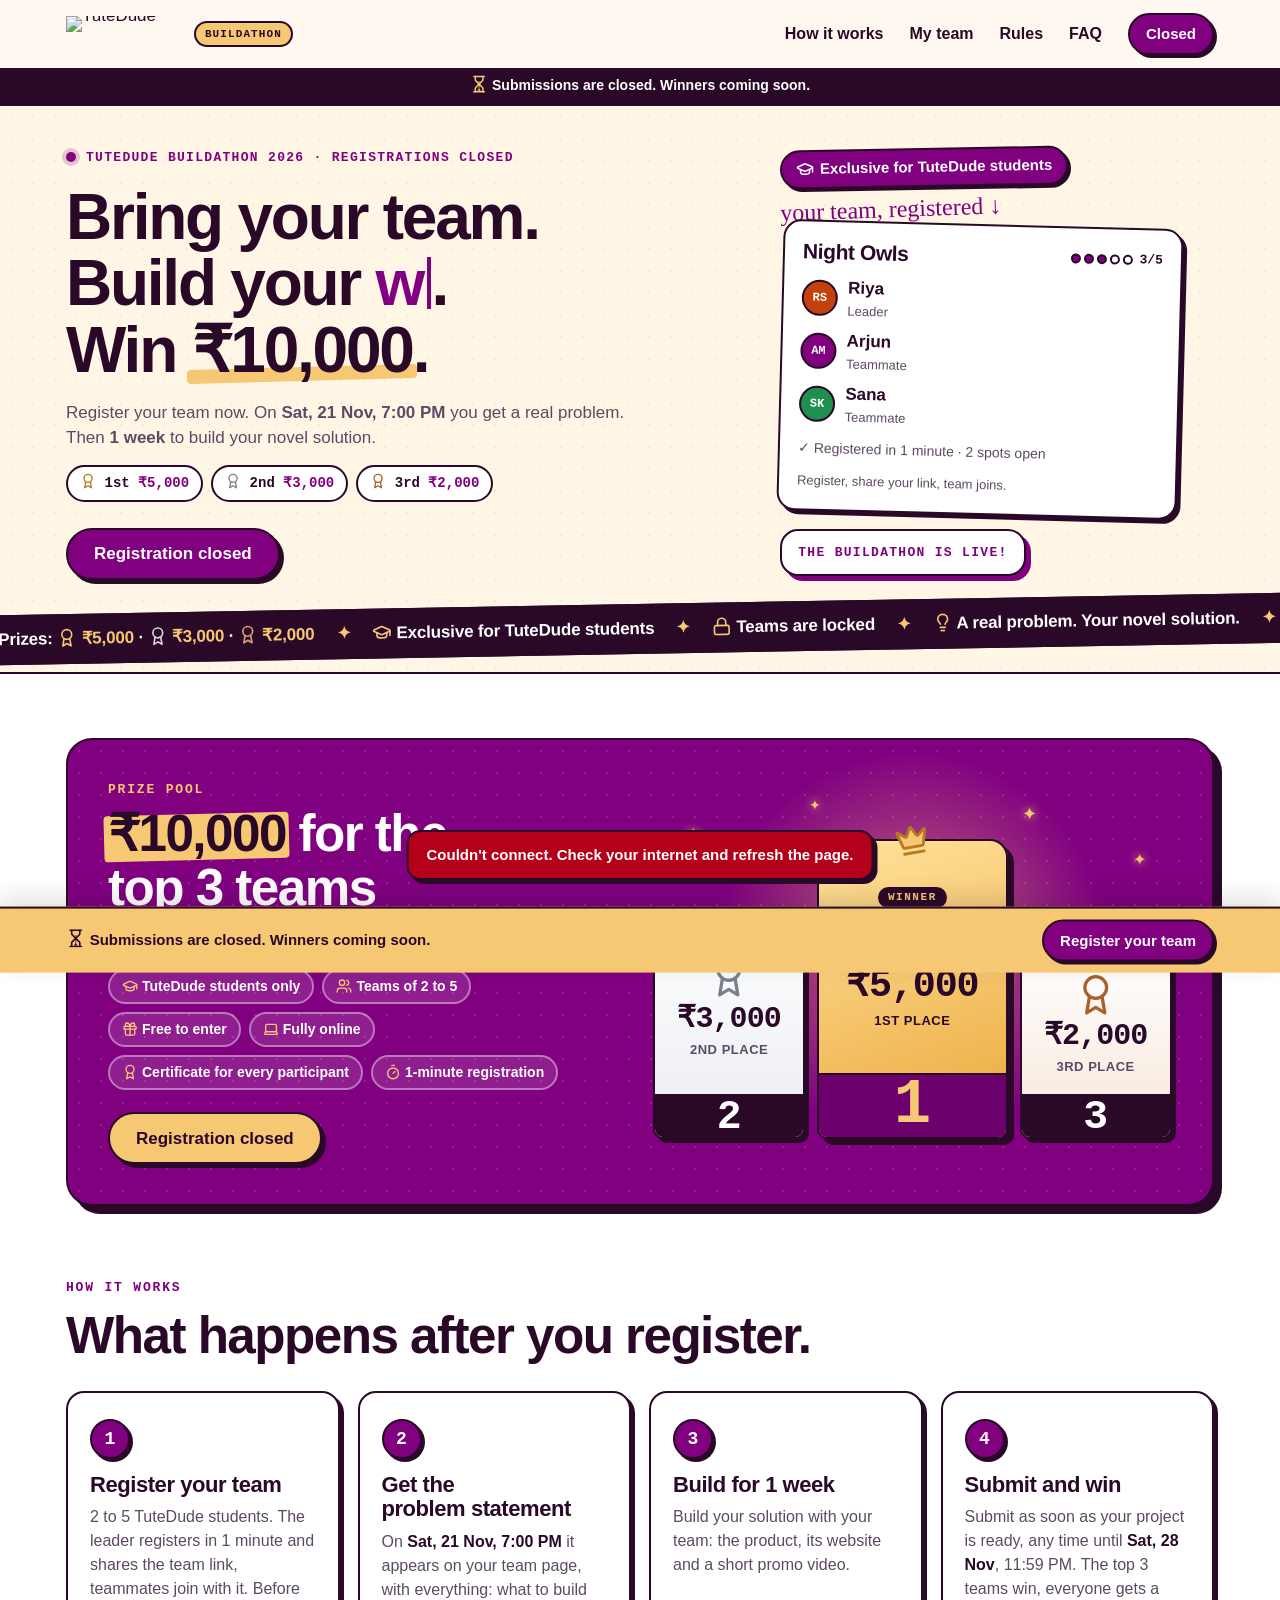
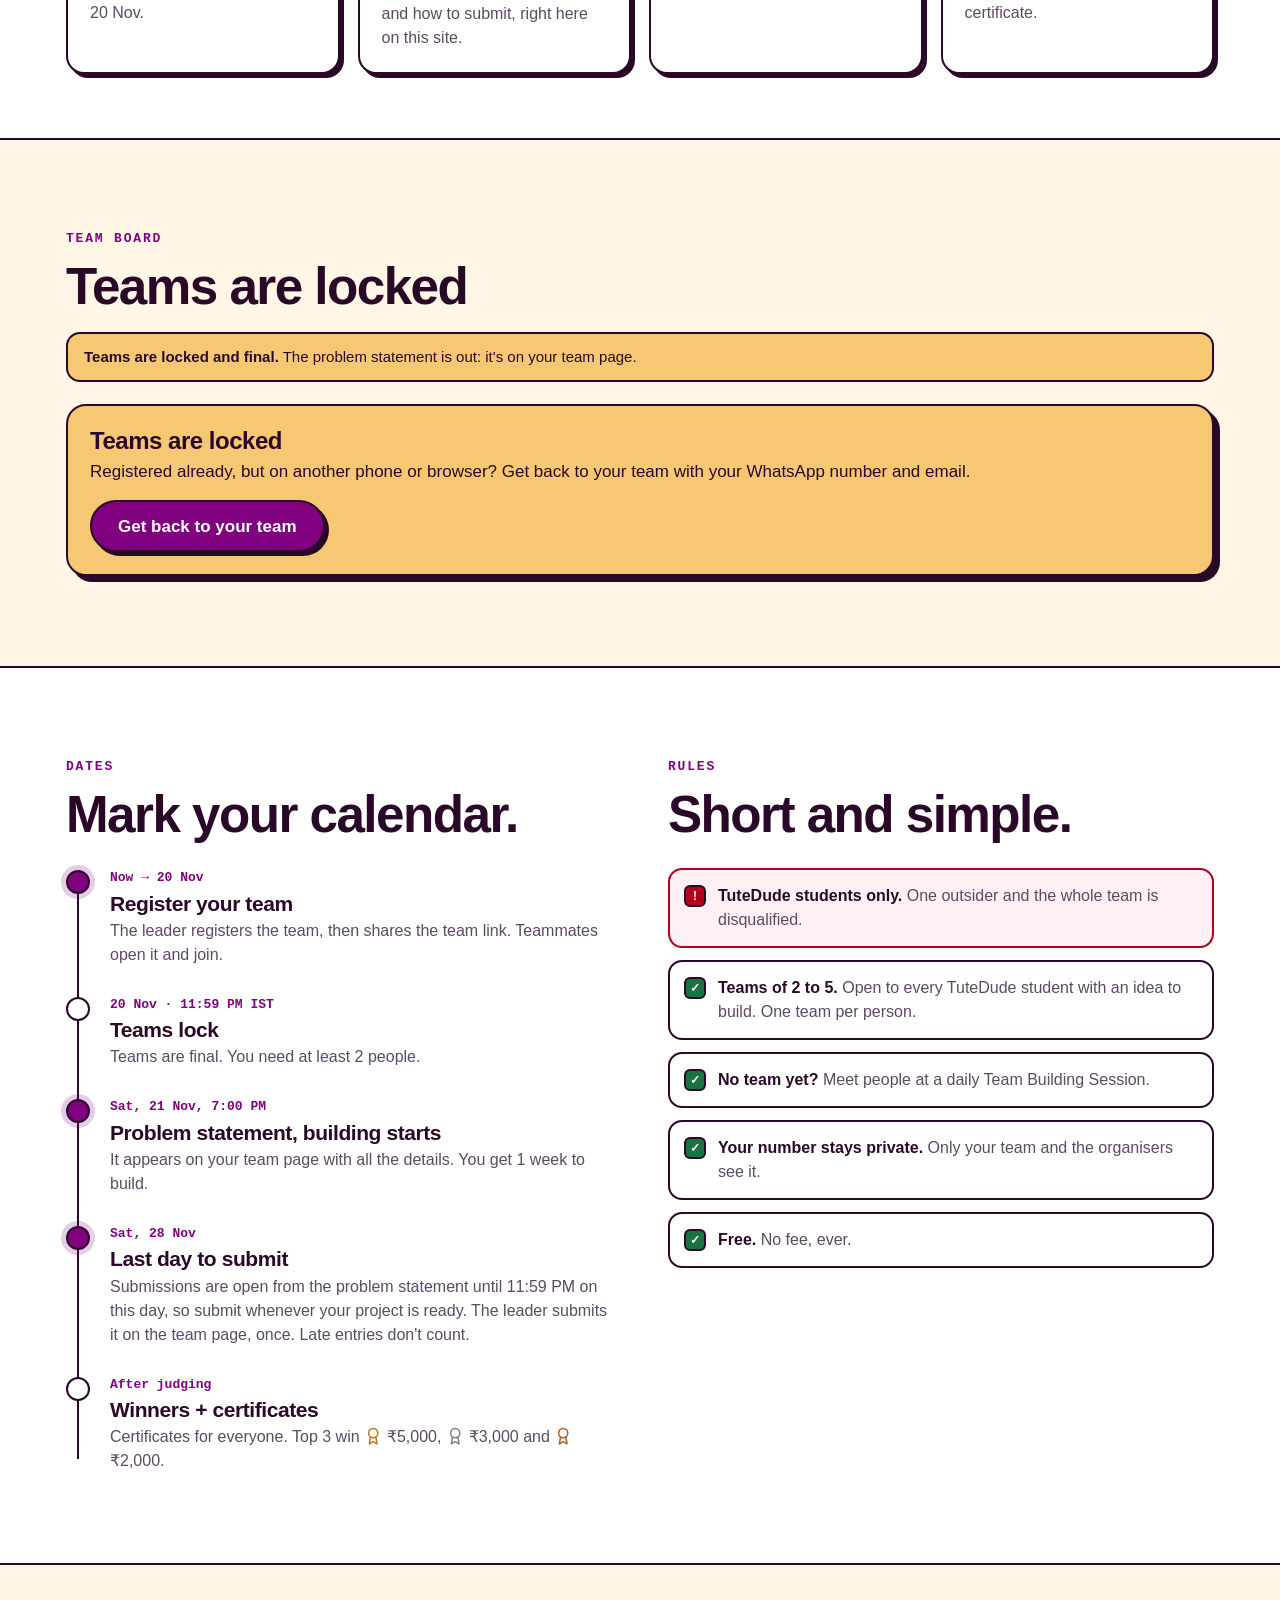
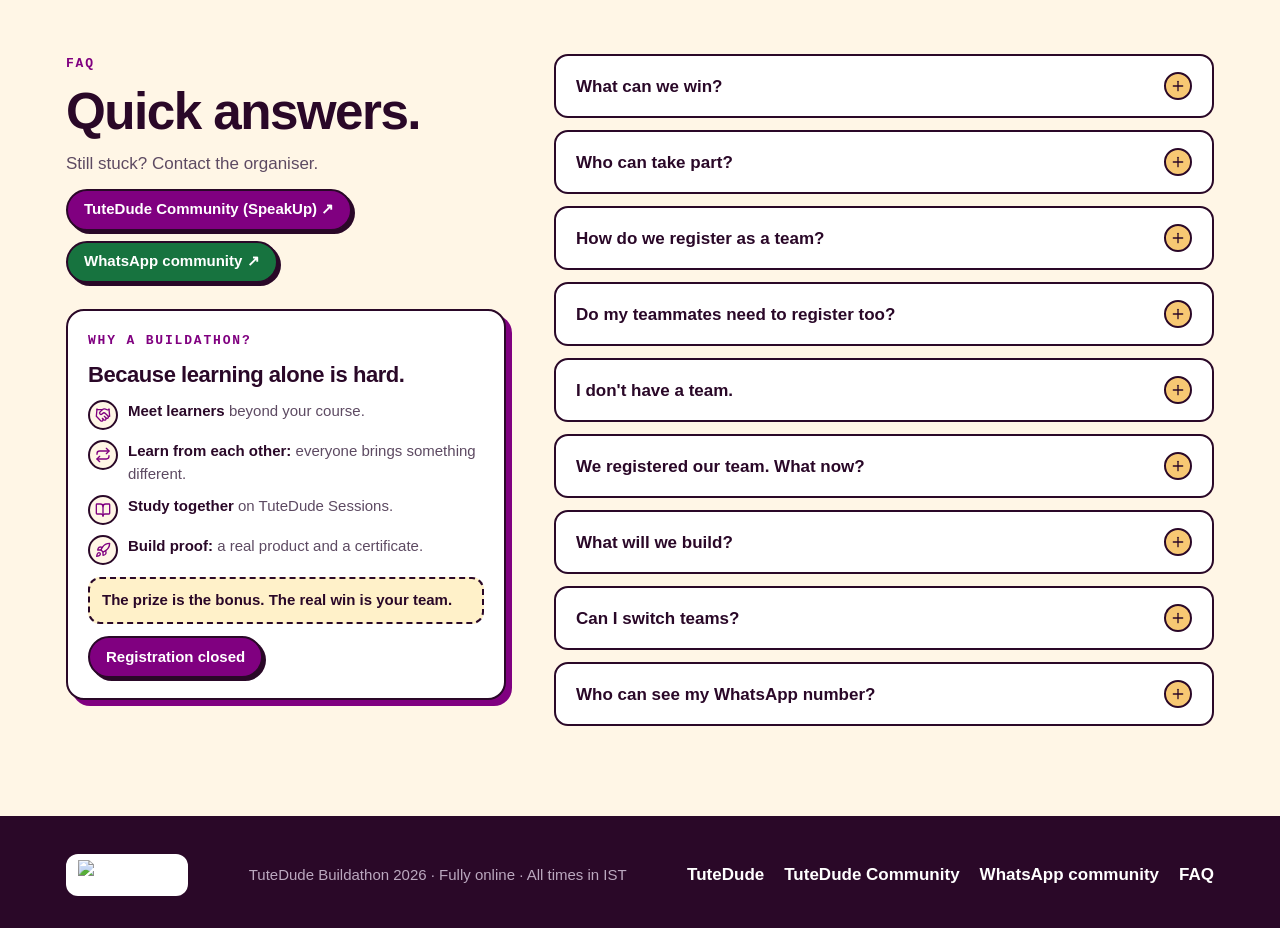
==== index.html @ 3fc3f12c "Merge pull request #2 from rajnishpark03/main Submissions open from 21 Nov, 7 PM; 'are you sure' che" ====
<!doctype html>
<html lang="en">
<head>
  <meta charset="utf-8">
  <meta name="viewport" content="width=device-width, initial-scale=1, viewport-fit=cover">
  <!-- what this page may load: only its own files, Supabase, Google Fonts/photos and the Drive video backup -->
  <meta http-equiv="Content-Security-Policy" content="default-src 'self'; script-src 'self'; style-src 'self' 'unsafe-inline' https://fonts.googleapis.com; font-src 'self' https://fonts.gstatic.com; img-src 'self' data: https://*.googleusercontent.com; media-src 'self' blob:; connect-src 'self' https://*.supabase.co wss://*.supabase.co; frame-src https://drive.google.com; worker-src 'self'; manifest-src 'self'; base-uri 'self'; form-action 'self'; object-src 'none'">
  <meta name="referrer" content="strict-origin-when-cross-origin">
  <title>TuteDude Buildathon · ₹10,000 in prizes for your team</title>
  <meta name="description" content="Exclusive for TuteDude students. Team up, solve a real problem with a novel solution and win ₹5,000, ₹3,000 or ₹2,000. Free, fully online, certificate for every participant. Register your team of 2 to 4 in 1 minute. Teams lock 20 Nov.">
  <meta property="og:type" content="website">
  <meta property="og:site_name" content="TuteDude Buildathon">
  <meta property="og:title" content="TuteDude Buildathon · ₹10,000 for the top 3 teams">
  <meta property="og:description" content="Exclusive for TuteDude students. Team up, solve a real problem, win ₹5,000. Free and online. Register your team in 1 minute.">
  <meta property="og:url" content="https://buildathon.tutedude.com/">
  <meta property="og:image" content="https://buildathon.tutedude.com/icon-512.png">
  <meta name="twitter:card" content="summary">
  <meta name="theme-color" content="#800080">
  <link rel="manifest" href="manifest.webmanifest">
  <link rel="icon" type="image/png" href="icon-192.png">
  <link rel="apple-touch-icon" href="apple-touch-icon.png">
  <meta name="apple-mobile-web-app-capable" content="yes">
  <meta name="apple-mobile-web-app-title" content="Buildathon">
  <link rel="preconnect" href="https://fonts.googleapis.com">
  <link rel="preconnect" href="https://fonts.gstatic.com" crossorigin>
  <!-- fonts load in the background so they never hold up the page or the Register button (script.js switches them on) -->
  <link rel="stylesheet" data-fonts href="https://fonts.googleapis.com/css2?family=Poppins:wght@400;500;600;700;800&family=JetBrains+Mono:wght@500;700&family=Caveat:wght@700&display=swap" media="print">
  <noscript><link rel="stylesheet" href="https://fonts.googleapis.com/css2?family=Poppins:wght@400;500;600;700;800&family=JetBrains+Mono:wght@500;700&family=Caveat:wght@700&display=swap"></noscript>
  <link rel="stylesheet" href="styles.css">
</head>
<body>
<svg class="sprite" xmlns="http://www.w3.org/2000/svg" aria-hidden="true" focusable="false"><symbol id="i-check" viewBox="0 0 24 24"><path d="M20 6 9 17l-5-5"/></symbol><symbol id="i-clock" viewBox="0 0 24 24"><circle cx="12" cy="12" r="10"/><path d="M12 6v6l4 2"/></symbol><symbol id="i-hourglass" viewBox="0 0 24 24"><g>
<path d="M5 22h14"/><path d="M5 2h14"/><path d="M17 22v-4.172a2 2 0 0 0-.586-1.414L12 12l-4.414 4.414A2 2 0 0 0 7 17.828V22"/><path d="M7 2v4.172a2 2 0 0 0 .586 1.414L12 12l4.414-4.414A2 2 0 0 0 17 6.172V2"/>
<polygon class="sand" fill="currentColor" stroke="none" points="8.6,5.2 15.4,5.2 15.4,6.4 12,9.9 8.6,6.4"><animate attributeName="points" dur="4.2s" repeatCount="indefinite" keyTimes="0;0.7;1" values="8.6,5.2 15.4,5.2 15.4,6.4 12,9.9 8.6,6.4;12,9.9 12,9.9 12,9.9 12,9.9 12,9.9;12,9.9 12,9.9 12,9.9 12,9.9 12,9.9"/></polygon>
<polygon class="sand" fill="currentColor" stroke="none" points="12,20.9 12,20.9 12,20.9"><animate attributeName="points" dur="4.2s" repeatCount="indefinite" keyTimes="0;0.7;1" values="12,20.9 12,20.9 12,20.9;8.6,20.9 15.4,20.9 12,16.6;8.6,20.9 15.4,20.9 12,16.6"/></polygon>
<path class="sand" d="M12 10.4v10" stroke-width="1.1" stroke-dasharray="1.2 1.4" opacity="0"><animate attributeName="stroke-dashoffset" dur="0.5s" repeatCount="indefinite" values="2.6;0"/><animate attributeName="opacity" dur="4.2s" repeatCount="indefinite" keyTimes="0;0.03;0.66;0.7;1" values="0;1;1;0;0"/></path>
<animateTransform attributeName="transform" type="rotate" dur="4.2s" repeatCount="indefinite" keyTimes="0;0.78;1" values="0 12 12;0 12 12;180 12 12" calcMode="spline" keySplines="0 0 1 1;0.4 0 0.2 1"/>
</g></symbol><symbol id="i-timer" viewBox="0 0 24 24"><path d="M10 2h4"/><path d="m12 14 3-3"/><circle cx="12" cy="14" r="8"/></symbol><symbol id="i-users" viewBox="0 0 24 24"><path d="M16 21v-2a4 4 0 0 0-4-4H6a4 4 0 0 0-4 4v2"/><circle cx="9" cy="7" r="4"/><path d="M22 21v-2a4 4 0 0 0-3-3.87"/><path d="M16 3.13a4 4 0 0 1 0 7.75"/></symbol><symbol id="i-cap" viewBox="0 0 24 24"><path d="M21.42 10.922a1 1 0 0 0-.019-1.838L12.83 5.18a2 2 0 0 0-1.66 0L2.6 9.08a1 1 0 0 0 0 1.832l8.57 3.908a2 2 0 0 0 1.66 0z"/><path d="M22 10v6"/><path d="M6 12.5V16a6 3 0 0 0 12 0v-3.5"/></symbol><symbol id="i-laptop" viewBox="0 0 24 24"><path d="M20 16V7a2 2 0 0 0-2-2H6a2 2 0 0 0-2 2v9m16 0H4m16 0 1.28 2.55a1 1 0 0 1-.9 1.45H3.62a1 1 0 0 1-.9-1.45L4 16"/></symbol><symbol id="i-award" viewBox="0 0 24 24"><circle cx="12" cy="8" r="6"/><path d="M15.477 12.89 17 22l-5-3-5 3 1.523-9.11"/></symbol><symbol id="i-crown" viewBox="0 0 24 24"><path d="M11.562 3.266a.5.5 0 0 1 .876 0L15.39 8.87a1 1 0 0 0 1.516.294L21.183 5.5a.5.5 0 0 1 .798.519l-2.834 10.246a1 1 0 0 1-.956.734H5.81a1 1 0 0 1-.957-.734L2.02 6.02a.5.5 0 0 1 .798-.519l4.276 3.664a1 1 0 0 0 1.516-.294z"/><path d="M5 21h14"/></symbol><symbol id="i-repeat" viewBox="0 0 24 24"><path d="m17 2 4 4-4 4"/><path d="M3 11v-1a4 4 0 0 1 4-4h14"/><path d="m7 22-4-4 4-4"/><path d="M21 13v1a4 4 0 0 1-4 4H3"/></symbol><symbol id="i-book" viewBox="0 0 24 24"><path d="M12 7v14"/><path d="M3 18a1 1 0 0 1-1-1V4a1 1 0 0 1 1-1h5a4 4 0 0 1 4 4 4 4 0 0 1 4-4h5a1 1 0 0 1 1 1v13a1 1 0 0 1-1 1h-6a3 3 0 0 0-3 3 3 3 0 0 0-3-3z"/></symbol><symbol id="i-rocket" viewBox="0 0 24 24"><path d="M4.5 16.5c-1.5 1.26-2 5-2 5s3.74-.5 5-2c.71-.84.7-2.13-.09-2.91a2.18 2.18 0 0 0-2.91-.09z"/><path d="m12 15-3-3a22 22 0 0 1 2-3.95A12.88 12.88 0 0 1 22 2c0 2.72-.78 7.5-6 11a22.35 22.35 0 0 1-4 2z"/><path d="M9 12H4s.55-3.03 2-4c1.62-1.08 5 0 5 0"/><path d="M12 15v5s3.03-.55 4-2c1.08-1.62 0-5 0-5"/></symbol><symbol id="i-bell" viewBox="0 0 24 24"><path d="M6 8a6 6 0 0 1 12 0c0 7 3 9 3 9H3s3-2 3-9"/><path d="M10.3 21a1.94 1.94 0 0 0 3.4 0"/></symbol><symbol id="i-bell-off" viewBox="0 0 24 24"><path d="M8.7 3A6 6 0 0 1 18 8a21.3 21.3 0 0 0 .6 5"/><path d="M17 17H3s3-2 3-9a4.67 4.67 0 0 1 .3-1.7"/><path d="M10.3 21a1.94 1.94 0 0 0 3.4 0"/><path d="m2 2 20 20"/></symbol><symbol id="i-calendar" viewBox="0 0 24 24"><path d="M8 2v4"/><path d="M16 2v4"/><rect width="18" height="18" x="3" y="4" rx="2"/><path d="M3 10h18"/></symbol><symbol id="i-megaphone" viewBox="0 0 24 24"><path d="m3 11 18-5v12L3 14v-3z"/><path d="M11.6 16.8a3 3 0 1 1-5.8-1.6"/></symbol><symbol id="i-sparkles" viewBox="0 0 24 24"><path d="M9.937 15.5A2 2 0 0 0 8.5 14.063l-6.135-1.582a.5.5 0 0 1 0-.962L8.5 9.936A2 2 0 0 0 9.937 8.5l1.582-6.135a.5.5 0 0 1 .963 0L14.063 8.5A2 2 0 0 0 15.5 9.937l6.135 1.581a.5.5 0 0 1 0 .964L15.5 14.063a2 2 0 0 0-1.437 1.437l-1.582 6.135a.5.5 0 0 1-.963 0z"/><path d="M20 3v4"/><path d="M22 5h-4"/></symbol><symbol id="i-trophy" viewBox="0 0 24 24"><path d="M6 9H4.5a2.5 2.5 0 0 1 0-5H6"/><path d="M18 9h1.5a2.5 2.5 0 0 0 0-5H18"/><path d="M4 22h16"/><path d="M10 14.66V17c0 .55-.47.98-.97 1.21C7.85 18.75 7 20.24 7 22"/><path d="M14 14.66V17c0 .55.47.98.97 1.21C16.15 18.75 17 20.24 17 22"/><path d="M18 2H6v7a6 6 0 0 0 12 0V2Z"/></symbol><symbol id="i-flame" viewBox="0 0 24 24"><path d="M8.5 14.5A2.5 2.5 0 0 0 11 12c0-1.38-.5-2-1-3-1.072-2.143-.224-4.054 2-6 .5 2.5 2 4.9 4 6.5 2 1.6 3 3.5 3 5.5a7 7 0 1 1-14 0c0-1.153.433-2.294 1-3a2.5 2.5 0 0 0 2.5 2.5z"/></symbol><symbol id="i-lock" viewBox="0 0 24 24"><rect width="18" height="11" x="3" y="11" rx="2"/><path d="M7 11V7a5 5 0 0 1 10 0v4"/></symbol><symbol id="i-bulb" viewBox="0 0 24 24"><path d="M15 14c.2-1 .7-1.7 1.5-2.5 1-.9 1.5-2.2 1.5-3.5A6 6 0 0 0 6 8c0 1 .2 2.2 1.5 3.5.7.7 1.3 1.5 1.5 2.5"/><path d="M9 18h6"/><path d="M10 22h4"/></symbol><symbol id="i-briefcase" viewBox="0 0 24 24"><path d="M16 20V4a2 2 0 0 0-2-2h-4a2 2 0 0 0-2 2v16"/><rect width="20" height="14" x="2" y="6" rx="2"/></symbol><symbol id="i-video" viewBox="0 0 24 24"><path d="m16 13 5.223 3.482a.5.5 0 0 0 .777-.416V7.87a.5.5 0 0 0-.752-.432L16 10.5"/><rect x="2" y="6" width="14" height="12" rx="2"/></symbol><symbol id="i-link" viewBox="0 0 24 24"><path d="M10 13a5 5 0 0 0 7.54.54l3-3a5 5 0 0 0-7.07-7.07l-1.72 1.71"/><path d="M14 11a5 5 0 0 0-7.54-.54l-3 3a5 5 0 0 0 7.07 7.07l1.71-1.71"/></symbol><symbol id="i-handshake" viewBox="0 0 24 24"><path d="m11 17 2 2a1 1 0 1 0 3-3"/><path d="m14 14 2.5 2.5a1 1 0 1 0 3-3l-3.88-3.88a3 3 0 0 0-4.24 0l-.88.88a1 1 0 1 1-3-3l2.81-2.81a5.79 5.79 0 0 1 7.06-.87l.47.28a2 2 0 0 0 1.42.25L21 4"/><path d="m21 3 1 11h-2"/><path d="M3 3 2 14l6.5 6.5a1 1 0 1 0 3-3"/><path d="M3 4h8"/></symbol><symbol id="i-palette" viewBox="0 0 24 24"><path d="M12 2C6.5 2 2 6.5 2 12s4.5 10 10 10c.926 0 1.648-.746 1.648-1.688 0-.437-.18-.835-.437-1.125-.29-.289-.438-.652-.438-1.125a1.64 1.64 0 0 1 1.668-1.668h1.996c3.051 0 5.555-2.503 5.555-5.554C21.965 6.012 17.461 2 12 2z"/><circle cx="13.5" cy="6.5" r=".5" fill="currentColor"/><circle cx="17.5" cy="10.5" r=".5" fill="currentColor"/><circle cx="8.5" cy="7.5" r=".5" fill="currentColor"/><circle cx="6.5" cy="12.5" r=".5" fill="currentColor"/></symbol><symbol id="i-gift" viewBox="0 0 24 24"><rect x="3" y="8" width="18" height="4" rx="1"/><path d="M12 8v13"/><path d="M19 12v7a2 2 0 0 1-2 2H7a2 2 0 0 1-2-2v-7"/><path d="M7.5 8a2.5 2.5 0 0 1 0-5A4.8 8 0 0 1 12 8a4.8 8 0 0 1 4.5-5 2.5 2.5 0 0 1 0 5"/></symbol><symbol id="i-clapper" viewBox="0 0 24 24"><path d="M20.2 6 3 11l-.9-2.4c-.3-1.1.3-2.2 1.3-2.5l13.5-4c1.1-.3 2.2.3 2.5 1.3Z"/><path d="m6.2 5.3 3.1 3.9"/><path d="m12.4 3.4 3.1 4"/><path d="M3 11h18v8a2 2 0 0 1-2 2H5a2 2 0 0 1-2-2Z"/></symbol><symbol id="i-shield" viewBox="0 0 24 24"><path d="M20 13c0 5-3.5 7.5-7.66 8.95a1 1 0 0 1-.67-.01C7.5 20.5 4 18 4 13V6a1 1 0 0 1 1-1c2 0 4.5-1.2 6.24-2.72a1.17 1.17 0 0 1 1.52 0C14.51 3.81 17 5 19 5a1 1 0 0 1 1 1z"/><path d="m9 12 2 2 4-4"/></symbol><symbol id="i-x" viewBox="0 0 24 24"><path d="M18 6 6 18"/><path d="m6 6 12 12"/></symbol><symbol id="i-dice" viewBox="0 0 24 24"><rect width="18" height="18" x="3" y="3" rx="2" ry="2"/><path d="M16 8h.01"/><path d="M8 8h.01"/><path d="M8 16h.01"/><path d="M16 16h.01"/><path d="M12 12h.01"/></symbol><symbol id="i-plus" viewBox="0 0 24 24"><path d="M5 12h14"/><path d="M12 5v14"/></symbol></svg>
<a class="skip-link" href="#board">Skip to the Team Board</a>

<header class="header" id="top">
  <div class="wrap header-inner">
    <a class="brand" href="#top" aria-label="TuteDude Buildathon, back to top"><picture><source srcset="assets/brand/tutedude-logo.avif" type="image/avif"><img class="brand-logo" src="assets/brand/tutedude-logo.webp" alt="TuteDude" width="131" height="40"></picture><span class="brand-tag">Buildathon</span></a>
    <button class="btn btn-sm hdr-cta" type="button" data-act="register"><span data-reg-label>Register</span></button>
    <button class="nav-toggle" id="navToggle" aria-expanded="false" aria-controls="nav" aria-label="Open menu"><span></span><span></span><span></span></button>
    <nav class="nav" id="nav" aria-label="Site">
      <a href="#how">How it works</a>
      <a href="#board">My team</a>
      <a class="nav-find" id="navFind" href="#board" hidden>Find your team</a>
      <a href="#rules">Rules</a>
      <a href="#faq">FAQ</a>
      <button class="btn btn-sm" type="button" data-act="register"><span data-reg-label>Register</span></button>
    </nav>
  </div>
  <!-- urgency strip: always visible while scrolling -->
  <div class="urgency" id="urgency">
    <div class="wrap urgency-inner">
      <span class="u-time"><svg class="ic" aria-hidden="true" focusable="false"><use href="#i-hourglass"/></svg> <span id="uLabel">Hurry up! Registration closes in</span> <b class="mono" id="uCountdown">--</b></span>
      <span class="u-reveal"><svg class="ic" aria-hidden="true" focusable="false"><use href="#i-rocket"/></svg> Problem statement: <b data-build-day>Sat, 21 Nov, 7 PM</b></span>
    </div>
  </div>
</header>

<main>

<!-- ============ HERO ============ -->
<section class="hero">
  <div class="wrap hero-grid">
    <div class="hero-copy">
      <p class="eyebrow"><span class="dot" aria-hidden="true"></span> <span id="heroEyebrow">TuteDude Buildathon 2026 · Registrations open</span></p>
      <p class="exclusive exclusive-m"><svg class="ic" aria-hidden="true" focusable="false"><use href="#i-cap"/></svg> Exclusive for TuteDude students</p>
      <h1 class="h1" aria-label="Bring your team. Build your idea. Win ₹10,000."><span aria-hidden="true">Bring your team.<br><span class="rot-line">Build your <span class="rot" id="rotWord" data-words="app|website|product|startup|big idea">app</span>.</span><br>Win <span class="hl-squig" data-prize-total>₹10,000</span>.</span></h1>
      <p class="lede">Register your team now. On <b data-build-day>Sat, 21 Nov, 7 PM</b> you get a real problem. Then <b>1 week</b> to build your novel solution.</p>
      <ul class="badges prizes" aria-label="Prizes for the top 3 teams">
        <li><svg class="ic medal-ic m1" aria-hidden="true" focusable="false"><use href="#i-award"/></svg> 1st <b data-prize-n="0">₹5,000</b></li>
        <li><svg class="ic medal-ic m2" aria-hidden="true" focusable="false"><use href="#i-award"/></svg> 2nd <b data-prize-n="1">₹3,000</b></li>
        <li><svg class="ic medal-ic m3" aria-hidden="true" focusable="false"><use href="#i-award"/></svg> 3rd <b data-prize-n="2">₹2,000</b></li>
      </ul>


      <div class="cta-row">
        <button class="btn cta-reg" type="button" data-act="register">Register your team</button>
        <button class="btn btn-ghost cta-watch" type="button" data-act="find-video" hidden>▶ How to find teammates</button>
      </div>
      <p class="hurry" id="hurry" hidden><span class="hurry-dot" aria-hidden="true"></span> <span id="hurryText">Hurry up, registration closes soon</span></p>
      <div class="marq marq-m" aria-hidden="true"><div class="marq-track" id="marqTrack2"></div></div>
    </div>

    <!-- what a team looks like -->
    <div class="hero-art">
      <p class="exclusive exclusive-d"><svg class="ic" aria-hidden="true" focusable="false"><use href="#i-cap"/></svg> Exclusive for TuteDude students</p>
      <p class="hand hero-hand" aria-hidden="true">your team, registered ↓</p>
      <div class="tcard tcard-demo" aria-hidden="true">
        <div class="tcard-head"><h3>Night Owls</h3><span class="slots"><i class="on"></i><i class="on"></i><i class="on"></i><i></i><i></i> 3/5</span></div>
        <ul class="tmembers">
          <li><i class="av av-design">RS</i><span>Riya <small>Leader</small></span></li>
          <li><i class="av av-dev">AM</i><span>Arjun <small>Teammate</small></span></li>
          <li><i class="av av-marketing">SK</i><span>Sana <small>Teammate</small></span></li>
        </ul>
        <p class="needs">✓ Registered in 1 minute · 2 spots open</p>
        <p class="hero-card-note">Register, share your link, team joins.</p>
      </div>
      <div class="cd-box" id="cdBox">
        <p class="cd-label" id="cdLabel">Teams lock in</p>
        <div class="cd" id="countdown" aria-live="off">
          <span><b data-u="d">--</b><small>days</small></span>
          <span><b data-u="h">--</b><small>hours</small></span>
          <span><b data-u="m">--</b><small>min</small></span>
          <span><b data-u="s">--</b><small>sec</small></span>
        </div>
        <p class="cd-sub">The problem is revealed on <b data-build-day>Sat, 21 Nov, 7 PM</b>.</p>
      </div>
    </div>
  </div>
  <!-- live ticker at the bottom of the hero: team numbers + what to do (filled by board.js) -->
  <div class="marq" aria-hidden="true">
    <div class="marq-track" id="marqTrack"></div>
  </div>
</section>

<!-- ============ PRIZES + HOW ============ -->
<section class="sec sec-tight" id="how">
  <div class="wrap">
    <div class="prize-wall" id="prizes">
      <div class="prize-copy">
        <p class="kicker">Prize pool</p>
        <h2 class="h2"><span class="hl-squig" data-prize-total>₹10,000</span> for the top 3 teams</h2>
        <p class="prize-sub">Only TuteDude students compete. Everyone gets a certificate.</p>
        <ul class="prize-facts">
          <li><svg class="ic" aria-hidden="true" focusable="false"><use href="#i-cap"/></svg> TuteDude students only</li>
          <li><svg class="ic" aria-hidden="true" focusable="false"><use href="#i-users"/></svg> Teams of 2 to 5</li>
          <li><svg class="ic" aria-hidden="true" focusable="false"><use href="#i-gift"/></svg> Free to enter</li>
          <li><svg class="ic" aria-hidden="true" focusable="false"><use href="#i-laptop"/></svg> Fully online</li>
          <li><svg class="ic" aria-hidden="true" focusable="false"><use href="#i-award"/></svg> Certificate for every participant</li>
          <li><svg class="ic" aria-hidden="true" focusable="false"><use href="#i-timer"/></svg> 1-minute registration</li>
        </ul>
        <div class="cta-row"><button class="btn cta-reg" type="button" data-act="register">Register your team</button></div>
      </div>
      <ol class="podium" aria-label="Prizes">
        <li class="pod pod-2"><span class="pod-top"><span class="medal" aria-hidden="true"><svg class="ic medal-ic m2" aria-hidden="true" focusable="false"><use href="#i-award"/></svg></span><b data-prize-n="1">₹3,000</b><small>2nd place</small></span><span class="pod-step" aria-hidden="true">2</span></li>
        <li class="pod pod-1"><span class="crown" aria-hidden="true"><svg class="ic" aria-hidden="true" focusable="false"><use href="#i-crown"/></svg></span><span class="pod-top"><span class="pod-ribbon">Winner</span><span class="medal" aria-hidden="true"><svg class="ic medal-ic m1" aria-hidden="true" focusable="false"><use href="#i-award"/></svg></span><b data-prize-n="0">₹5,000</b><small>1st place</small></span><span class="pod-step" aria-hidden="true">1</span></li>
        <li class="pod pod-3"><span class="pod-top"><span class="medal" aria-hidden="true"><svg class="ic medal-ic m3" aria-hidden="true" focusable="false"><use href="#i-award"/></svg></span><b data-prize-n="2">₹2,000</b><small>3rd place</small></span><span class="pod-step" aria-hidden="true">3</span></li>
        <li class="spark s1" aria-hidden="true">✦</li><li class="spark s2" aria-hidden="true">✦</li><li class="spark s3" aria-hidden="true">✦</li><li class="spark s4" aria-hidden="true">✦</li>
      </ol>
    </div>

    <p class="kicker">How it works</p>
    <h2 class="h2 h2-sm">What happens after you register.</h2>
    <ol class="steps">
      <li class="step">
        <span class="num">1</span>
        <h3>Register your team</h3>
        <p>2 to 5 TuteDude students. The leader registers in 1 minute and shares the team link, teammates join with it. Before 20 Nov.</p>
      </li>
      <li class="step">
        <span class="num">2</span>
        <h3>Get the problem statement</h3>
        <p>On <b data-build-day>21 Nov, 7 PM</b> it appears on your team page, with everything: what to build and how to submit, right here on this site.</p>
      </li>
      <li class="step">
        <span class="num">3</span>
        <h3>Build for 1 week</h3>
        <p>Build your solution with your team: the product, its website and a short promo video.</p>
      </li>
      <li class="step">
        <span class="num">4</span>
        <h3>Submit and win</h3>
        <p>Submit as soon as your project is ready, any time until <b data-submit-day data-short>Sat, 28 Nov</b>, 11:59 PM. The top 3 teams win, everyone gets a certificate.</p>
      </li>
    </ol>
  </div>
</section>

<!-- ============ TEAM BOARD ============ -->
<section class="sec sec-cream" id="board">
  <div class="wrap">
    <div class="board-head">
      <div>
        <p class="kicker">Team Board</p>
        <h2 class="h2 h2-sm" id="boardTitle">Register your team</h2>
      </div>
      <p class="stats" id="stats" aria-live="polite"></p>
    </div>

    <div class="demo-bar" id="demoBar" hidden>
      <b>Demo mode.</b> These are sample teams, and anything you do stays in this browser only. Create a team and sample teammates join it every few seconds, or try a team link: <a href="#join=NGHT-WL22">join the sample team Night Owls</a>.
      <button class="link" type="button" data-act="reset-demo">Reset demo</button>
    </div>
    <div class="lock-bar" id="lockBar" hidden><b>Teams are locked and final.</b> The problem is revealed on <span data-build-day>21 Nov, 7 PM</span>.</div>
    <div id="notifyBar"></div>

    <div id="mePanel"></div>

  </div>
</section>

<!-- ============ RULES + DATES ============ -->
<section class="sec" id="rules">
  <div class="wrap rules-grid">
    <div>
      <p class="kicker">Dates</p>
      <h2 class="h2 h2-sm">Mark your calendar.</h2>
      <ol class="tl-list">
        <li class="tl-item tl-hot"><span class="tl-dot" aria-hidden="true"></span><p class="tl-date">Now → 20 Nov</p><h3>Register your team</h3><p>The leader registers the team, then shares the team link. Teammates open it and join.</p></li>
        <li class="tl-item"><span class="tl-dot" aria-hidden="true"></span><p class="tl-date">20 Nov · 11:59 PM IST</p><h3>Teams lock</h3><p>Teams are final. You need at least 2 people.</p></li>
        <li class="tl-item tl-hot"><span class="tl-dot" aria-hidden="true"></span><p class="tl-date" data-build-day>Sat, 21 Nov, 7 PM</p><h3>Problem statement, building starts</h3><p>It appears on your team page with all the details. You get 1 week to build.</p></li>
        <li class="tl-item tl-hot"><span class="tl-dot" aria-hidden="true"></span><p class="tl-date" data-submit-day data-short>Sat, 28 Nov</p><h3>Last day to submit</h3><p>Submissions are open from the problem statement until 11:59 PM on this day, so submit whenever your project is ready. The leader submits it on the team page, once. Late entries don't count.</p></li>
        <li class="tl-item"><span class="tl-dot" aria-hidden="true"></span><p class="tl-date">After judging</p><h3>Winners + certificates</h3><p>Certificates for everyone. Top 3 win <svg class="ic medal-ic m1" aria-hidden="true" focusable="false"><use href="#i-award"/></svg> <span data-prize-n="0">₹5,000</span>, <svg class="ic medal-ic m2" aria-hidden="true" focusable="false"><use href="#i-award"/></svg> <span data-prize-n="1">₹3,000</span> and <svg class="ic medal-ic m3" aria-hidden="true" focusable="false"><use href="#i-award"/></svg> <span data-prize-n="2">₹2,000</span>.</p></li>
      </ol>
    </div>
    <div>
      <p class="kicker">Rules</p>
      <h2 class="h2 h2-sm">Short and simple.</h2>
      <ul class="rule-list">
        <li><b>TuteDude students only.</b> One outsider and the whole team is disqualified.</li>
        <li><b>Teams of 2 to 5.</b> Open to every TuteDude student with an idea to build. One team per person.</li>
        <li><b>No team yet?</b> Meet people at a daily Team Building Session.</li>
        <li><b>Your number stays private.</b> Only your team and the organisers see it.</li>
        <li><b>Free.</b> No fee, ever.</li>
      </ul>
    </div>
  </div>
</section>

<!-- ============ FAQ ============ -->
<section class="sec sec-cream" id="faq">
  <div class="wrap faq-grid">
    <div>
      <p class="kicker">FAQ</p>
      <h2 class="h2 h2-sm">Quick answers.</h2>
      <p class="note">Still stuck? Contact the organiser.</p>
      <p class="org-contact"><a class="btn btn-sm" data-speakup href="#" target="_blank" rel="noopener">TuteDude Community (SpeakUp) ↗</a>
        <a class="btn btn-sm btn-wa" data-group href="#" target="_blank" rel="noopener">WhatsApp community ↗</a></p>

      <!-- why we run it: the idea behind the Buildathon -->
      <div class="why-card">
        <p class="kicker">Why a Buildathon?</p>
        <h3>Because learning alone is hard.</h3>
        <ul class="why-list">
          <li><span class="why-ic" aria-hidden="true"><svg class="ic" aria-hidden="true" focusable="false"><use href="#i-handshake"/></svg></span><span><b>Meet learners</b> beyond your course.</span></li>
          <li><span class="why-ic" aria-hidden="true"><svg class="ic" aria-hidden="true" focusable="false"><use href="#i-repeat"/></svg></span><span><b>Learn from each other:</b> everyone brings something different.</span></li>
          <li><span class="why-ic" aria-hidden="true"><svg class="ic" aria-hidden="true" focusable="false"><use href="#i-book"/></svg></span><span><b>Study together</b> on TuteDude Sessions.</span></li>
          <li><span class="why-ic" aria-hidden="true"><svg class="ic" aria-hidden="true" focusable="false"><use href="#i-rocket"/></svg></span><span><b>Build proof:</b> a real product and a certificate.</span></li>
        </ul>
        <p class="why-end">The prize is the bonus. The real win is your team.</p>
        <button class="btn btn-sm cta-reg" type="button" data-act="register">Register your team</button>
      </div>
    </div>
    <div class="faq-list">
      <details><summary>What can we win? <span class="chev" aria-hidden="true"><svg class="ic" aria-hidden="true" focusable="false"><use href="#i-plus"/></svg></span></summary><div class="panel"><p><svg class="ic medal-ic m1" aria-hidden="true" focusable="false"><use href="#i-award"/></svg> <b data-prize-n="0">₹5,000</b>, <svg class="ic medal-ic m2" aria-hidden="true" focusable="false"><use href="#i-award"/></svg> <b data-prize-n="1">₹3,000</b> and <svg class="ic medal-ic m3" aria-hidden="true" focusable="false"><use href="#i-award"/></svg> <b data-prize-n="2">₹2,000</b> for the top 3 teams. Everyone gets a certificate.</p></div></details>
      <details><summary>Who can take part? <span class="chev" aria-hidden="true"><svg class="ic" aria-hidden="true" focusable="false"><use href="#i-plus"/></svg></span></summary><div class="panel"><p>Every TuteDude student who has an idea and wants to build something that solves a real-world problem. Any course, any skill, no fixed roles. We check each email with TuteDude. It's free.</p></div></details>
      <details><summary>How do we register as a team? <span class="chev" aria-hidden="true"><svg class="ic" aria-hidden="true" focusable="false"><use href="#i-plus"/></svg></span></summary><div class="panel"><p>The leader taps “Register your team”, adds their details and each teammate's name and email, and watches a 1-minute video. Done.</p></div></details>
      <details><summary>Do my teammates need to register too? <span class="chev" aria-hidden="true"><svg class="ic" aria-hidden="true" focusable="false"><use href="#i-plus"/></svg></span></summary><div class="panel"><p>Yes, and it takes 1 minute. The leader shares the team link, each teammate opens it and joins the team with their own name, WhatsApp number and TuteDude email.</p></div></details>
      <details><summary>I don't have a team. <span class="chev" aria-hidden="true"><svg class="ic" aria-hidden="true" focusable="false"><use href="#i-plus"/></svg></span></summary><div class="panel"><p>Come to a Team Building Session, <span data-tb-when>every morning and evening</span> on TuteDude Sessions, form a team, then register. Or join the Buildathon WhatsApp community, where students without a team find each other: <a class="su-link" data-group href="#" target="_blank" rel="noopener">Join the WhatsApp community ↗</a></p></div></details>
      <details><summary>We registered our team. What now? <span class="chev" aria-hidden="true"><svg class="ic" aria-hidden="true" focusable="false"><use href="#i-plus"/></svg></span></summary><div class="panel"><p>Nothing to build yet. On <span data-build-day>21 Nov, 7 PM</span> the problem statement appears on your team page, with what to build. Then you have 1 week to build. The leader can submit the project on the team page as soon as it's ready, any time until <span data-submit-day data-short>Sat, 28 Nov</span>, 11:59 PM.</p></div></details>
      <details><summary>What will we build? <span class="chev" aria-hidden="true"><svg class="ic" aria-hidden="true" focusable="false"><use href="#i-plus"/></svg></span></summary><div class="panel"><p>On <span data-build-day>21 Nov, 7 PM</span> a real problem appears on your team page. Build a novel solution: the product, its website and a short promo video.</p></div></details>
      <details><summary>Can I switch teams? <span class="chev" aria-hidden="true"><svg class="ic" aria-hidden="true" focusable="false"><use href="#i-plus"/></svg></span></summary><div class="panel"><p>Yes, in the first 24 hours after you join a team (and before teams lock on 20 Nov, 11:59 PM). Leave your team from your team page, then open the other team's link. After 24 hours your team is final.</p></div></details>
      <details><summary>Who can see my WhatsApp number? <span class="chev" aria-hidden="true"><svg class="ic" aria-hidden="true" focusable="false"><use href="#i-plus"/></svg></span></summary><div class="panel"><p>Only your teammates and the organisers. Before you message anyone on WhatsApp you agree to the WhatsApp rules: only about the Buildathon, no spam, no unwanted messages. If someone troubles you, tell the organisers on TuteDude Community and we take action.</p></div></details>
    </div>
  </div>
</section>

</main>

<footer class="footer">
  <div class="wrap footer-inner">
    <a class="brand brand-footer" href="#top"><picture><source srcset="assets/brand/tutedude-logo.avif" type="image/avif"><img class="brand-logo" src="assets/brand/tutedude-logo.webp" alt="TuteDude" width="131" height="40" loading="lazy"></picture></a>
    <p>TuteDude Buildathon 2026 · Fully online · All times in IST</p>
    <nav class="footer-nav" aria-label="Footer">
      <a href="https://www.tutedude.com" target="_blank" rel="noopener">TuteDude</a>
      <a data-speakup href="#" target="_blank" rel="noopener">TuteDude Community</a>
      <a data-group href="#" target="_blank" rel="noopener">WhatsApp community</a>
      <a href="#faq">FAQ</a>
    </nav>
  </div>
</footer>

<!-- ============ REGISTER / EDIT PROFILE ============ -->
<dialog class="modal modal-full" id="regDlg" aria-labelledby="regTitle" data-step="1">
  <div class="modal-head">
    <div><p class="kicker" id="regKicker">Register · 1 minute</p><h2 class="h3" id="regTitle">Register your team</h2></div>
    <button type="button" class="modal-close" data-close aria-label="Close"><svg class="ic" aria-hidden="true" focusable="false"><use href="#i-x"/></svg></button>
    <div class="reg-progress" aria-hidden="true"><i></i></div>
  </div>
  <div class="modal-body">
    <div class="google-step" id="googleStep" hidden>
      <p>Sign in with Google first, so you can open your team from any phone or laptop.</p>
      <button type="button" class="btn btn-ghost btn-full" id="googleBtn">
        <svg width="20" height="20" viewBox="0 0 48 48" aria-hidden="true"><path fill="#EA4335" d="M24 9.5c3.5 0 6.6 1.2 9.1 3.6l6.8-6.8C35.8 2.4 30.3 0 24 0 14.6 0 6.6 5.4 2.6 13.2l7.9 6.2C12.4 13.6 17.7 9.5 24 9.5z"/><path fill="#4285F4" d="M46.1 24.5c0-1.6-.1-3.1-.4-4.5H24v9h12.4c-.5 2.9-2.2 5.3-4.6 6.9l7.4 5.8c4.3-4 6.9-9.9 6.9-17.2z"/><path fill="#FBBC05" d="M10.5 28.6c-.5-1.4-.8-3-.8-4.6s.3-3.2.8-4.6l-7.9-6.2C1 16.5 0 20.1 0 24s1 7.5 2.6 10.8l7.9-6.2z"/><path fill="#34A853" d="M24 48c6.5 0 11.9-2.1 15.9-5.8l-7.4-5.8c-2.1 1.4-4.8 2.3-8.5 2.3-6.3 0-11.6-4.1-13.5-9.9l-7.9 6.2C6.6 42.6 14.6 48 24 48z"/></svg>
        Continue with Google
      </button>
      <p class="form-error" id="googleErr" role="alert" hidden></p>
    </div>
    <form class="form" id="regForm" novalidate>
      <div class="form" id="regStep1">
        <div class="form" id="rPartYou">
        <fieldset class="field team-box-field" id="rTeamBox">
          <legend>Your team</legend>
          <div class="seg">
            <label class="seg-opt"><input type="radio" name="tmode" value="create" checked> <span>Register our team<small>I'm the leader</small></span></label>
            <label class="seg-opt"><input type="radio" name="tmode" value="join"> <span>Join my team<small>I have a team link</small></span></label>
          </div>
        </fieldset>
          <div class="field">
            <label for="rName">Your name</label>
            <input id="rName" type="text" maxlength="40" autocomplete="name" placeholder="Full name" required>
          </div>
          <div class="row2">
            <div class="field">
              <label for="rPhone">WhatsApp number</label>
              <input id="rPhone" type="tel" inputmode="tel" maxlength="20" autocomplete="tel" placeholder="10-digit number" required>
              <small>Only your team sees it.</small>
            </div>
            <div class="field">
              <label for="rEmail">TuteDude email</label>
              <input id="rEmail" type="email" inputmode="email" maxlength="120" autocomplete="email" placeholder="you@example.com" required>
            </div>
          </div>
          <fieldset class="field">
            <legend>What do you do?</legend>
            <div class="chips" id="rDomains"></div>
          </fieldset>
          <span id="rSlotYou" hidden></span>
          <p class="form-note" id="rTbNote" hidden></p>
        </div>
        <div class="form" id="rPartTeam" hidden>
          <div class="team-sub" id="rJoin" hidden>
            <label for="rCode">Team link or code</label>
            <input id="rCode" type="text" maxlength="200" autocomplete="off" autocapitalize="characters" spellcheck="false" placeholder="ABCD-EFGH">
            <small class="join-info" id="rJoinInfo" aria-live="polite">Paste the team link or code your leader sent you.</small>
          </div>
          <div class="team-sub" id="rFind" hidden>
            <small>These teams have room and are looking for teammates. Pick your skill below and the teams that need it show up first.</small>
            <div class="team-pick" id="rTeams"></div>
          </div>
          <div class="team-sub" id="rCreate">
            <label for="rTeamName">Team name <span class="opt">(optional)</span></label>
            <div class="name-gen">
              <input id="rTeamName" type="text" maxlength="40" autocomplete="off" placeholder="Team name (optional), e.g. Night Owls">
              <button class="dice-btn" type="button" data-act="name-gen" aria-label="Suggest a fun team name"><svg class="ic" aria-hidden="true" focusable="false"><use href="#i-dice"/></svg> <span>Surprise me</span></button>
            </div>
          <small class="name-hint" id="rNameHint">No name yet? Leave it empty, we'll name your team and you can rename it later.</small>
          <p class="link-how" id="rLinkHow" hidden><svg class="ic" aria-hidden="true" focusable="false"><use href="#i-link"/></svg> <span>Right after this you get your <b>team link</b>. Share it on WhatsApp and your teammates join your team themselves.</span></p>
          <div class="mates" id="rMates">
            <p class="mates-head"><b>Your team</b> <span class="opt">(2 to 5 people)</span></p>
            <p class="mates-sub">Name, WhatsApp number and TuteDude email.</p>
            <p class="mate-you"><span class="mate-n">1</span><b id="rMateYou">You</b><small>Leader</small></p>
            <div class="mate-row"><span class="mate-n" aria-hidden="true">2</span><input type="text" maxlength="40" autocomplete="off" placeholder="Name" aria-label="Teammate 2 name" data-mate="name"><input type="tel" inputmode="numeric" maxlength="14" autocomplete="off" placeholder="WhatsApp no." aria-label="Teammate 2 WhatsApp number" data-mate="phone"><input type="email" inputmode="email" maxlength="120" autocomplete="off" placeholder="TuteDude email" aria-label="Teammate 2 email" data-mate="email"></div>
            <div class="mate-row"><span class="mate-n" aria-hidden="true">3</span><input type="text" maxlength="40" autocomplete="off" placeholder="Name" aria-label="Teammate 3 name" data-mate="name"><input type="tel" inputmode="numeric" maxlength="14" autocomplete="off" placeholder="WhatsApp no." aria-label="Teammate 3 WhatsApp number" data-mate="phone"><input type="email" inputmode="email" maxlength="120" autocomplete="off" placeholder="TuteDude email" aria-label="Teammate 3 email" data-mate="email"></div>
            <div class="mate-row"><span class="mate-n" aria-hidden="true">4</span><input type="text" maxlength="40" autocomplete="off" placeholder="Name" aria-label="Teammate 4 name" data-mate="name"><input type="tel" inputmode="numeric" maxlength="14" autocomplete="off" placeholder="WhatsApp no." aria-label="Teammate 4 WhatsApp number" data-mate="phone"><input type="email" inputmode="email" maxlength="120" autocomplete="off" placeholder="TuteDude email" aria-label="Teammate 4 email" data-mate="email"></div>
            <p class="mates-foot">Numbers are shown only to your team, so you can talk on WhatsApp. Fewer than 4? Leave a row empty.</p>
          </div>
            <label class="consent small-consent" hidden><input type="checkbox" id="rOpen"> <span>We need more people: let students without a team find and join us</span></label>
          </div>
          <span id="rSlotTeam" hidden></span>
          <p class="form-note" id="anonNote" hidden>No sign-in needed. Use this same phone or browser later to see your team.</p>
        </div>
        <details class="more-opt" id="rMore"><summary>Add a line about you + a work link <span class="opt">(optional)</span></summary>
          <div class="form">
            <div class="field">
              <label for="rSkill">One line about you</label>
              <input id="rSkill" type="text" maxlength="80" placeholder="e.g. Figma, designed 3 apps">
            </div>
            <div class="field">
              <label for="rLink">Your work: LinkedIn, GitHub, Behance or portfolio</label>
              <input id="rLink" type="url" maxlength="200" inputmode="url" placeholder="https://">
            </div>
          </div>
        </details>
        <label class="consent" id="rConsentRow"><input type="checkbox" id="rConsent"> <span>I am a currently enrolled TuteDude student.</span></label>
      </div>
      <div class="form" id="regStep2" hidden>
        <p class="step2-text" tabindex="-1">Your team meets and builds in a <b>TuteDude session</b>. <span id="step2Hint">Watch this short video if you like, then tick the box.</span></p>
        <div class="video-frame" id="regVideo"></div>
        <details class="steps-more"><summary>How to create the room (5 steps)</summary><div id="rSteps"></div></details>
        <div class="consent-wrap locked" id="regConsentWrap">
          <p class="watch-note" id="watchNote"></p>
          <label class="consent-row"><input type="checkbox" id="rSession" disabled> <span id="rConsentText"></span></label>
        </div>
      </div>
      <p class="form-error" id="regErr" role="alert" hidden></p>
      <button type="submit" class="btn btn-full" id="regSubmit">Continue</button>
      <button type="button" class="link reg-back" id="regBack" data-act="reg-back" hidden>← Back</button>
      <p class="reclaim-link" id="reclaimLink"><button class="link" type="button" data-act="reclaim-open">Already registered on another phone? Get back to your team</button></p>
    </form>
  </div>
</dialog>

<!-- ============ GET BACK TO YOUR TEAM (new phone, home-screen app, cleared browser) ============ -->
<dialog class="modal" id="reclaimDlg" aria-labelledby="reclaimTitle">
  <div class="modal-head">
    <div><p class="kicker">Already registered</p><h2 class="h3" id="reclaimTitle">Get back to your team</h2></div>
    <button type="button" class="modal-close" data-close aria-label="Close"><svg class="ic" aria-hidden="true" focusable="false"><use href="#i-x"/></svg></button>
  </div>
  <div class="modal-body">
    <form class="form" id="reclaimForm" novalidate>
      <p class="form-note">Use the same WhatsApp number and email you registered with. Your registration moves to this phone or browser.</p>
      <div class="field">
        <label for="cPhone">WhatsApp number</label>
        <input id="cPhone" type="tel" inputmode="tel" maxlength="16" autocomplete="tel" placeholder="10-digit number" required>
      </div>
      <div class="field">
        <label for="cEmail">Email</label>
        <input id="cEmail" type="email" inputmode="email" maxlength="120" autocomplete="email" placeholder="you@example.com" required>
      </div>
      <p class="form-error" id="reclaimErr" role="alert" hidden></p>
      <button type="submit" class="btn btn-full" id="reclaimSubmit">Get back to my team</button>
    </form>
  </div>
</dialog>

<!-- ============ SUBMIT THE PROJECT (leader, once) ============ -->
<dialog class="modal modal-full" id="subDlg" aria-labelledby="subTitle">
  <div class="modal-head">
    <div><p class="kicker" id="subKicker">Submit by</p><h2 class="h3" id="subTitle">Submit your project</h2></div>
    <button type="button" class="modal-close" data-close aria-label="Close"><svg class="ic" aria-hidden="true" focusable="false"><use href="#i-x"/></svg></button>
  </div>
  <div class="modal-body">
    <form class="form" id="subForm" novalidate>
      <div class="field"><label for="sTitle">Project name</label><input id="sTitle" type="text" maxlength="80" autocomplete="off" placeholder="e.g. StudyBuddy" required></div>
      <div class="field"><label for="sSummary">What did you build? <span class="opt">(2 to 3 lines)</span></label><textarea id="sSummary" rows="3" maxlength="500" placeholder="The problem, and how your product solves it." required></textarea></div>
      <div class="field"><label for="sProduct">Project link</label><input id="sProduct" type="url" inputmode="url" maxlength="300" autocomplete="off" placeholder="https://  (app, GitHub or Drive)" required></div>
      <div class="row2">
        <div class="field"><label for="sSite">Website link</label><input id="sSite" type="url" inputmode="url" maxlength="300" autocomplete="off" placeholder="https://"></div>
        <div class="field"><label for="sVideo">Promo video link</label><input id="sVideo" type="url" inputmode="url" maxlength="300" autocomplete="off" placeholder="https://  (YouTube, Drive)"></div>
      </div>
      <div class="sub-check">
        <p><b>Are you sure your project is ready?</b> Before you submit, check that you have:</p>
        <ul>
          <li>A working app or website (designs or mockups alone don't count)</li>
          <li>Your landing page, brand kit and launch film (60–90 sec)</li>
          <li>Your explainer video (2–3 min) with a demo of the product</li>
          <li>Your posts on your project's Instagram and X accounts</li>
        </ul>
        <p class="small">Not finished yet? No need to hurry: you can submit any time until <b id="subUntil">Sat, 28 Nov, 11:59 PM</b>.</p>
      </div>
      <label class="consent"><input type="checkbox" id="sSure"> <span>Our project is complete, and we checked every link (open for anyone to view). <b>A submission can't be changed.</b></span></label>
      <p class="form-error" id="subErr" role="alert" hidden></p>
      <button type="submit" class="btn btn-full" id="subSubmit">Submit project</button>
    </form>
  </div>
</dialog>

<!-- ============ NAME THE TEAM (leader) ============ -->
<dialog class="modal" id="nameDlg" aria-labelledby="nameTitle">
  <div class="modal-head">
    <div><p class="kicker">You're the leader</p><h2 class="h3" id="nameTitle">Name your team</h2></div>
    <button type="button" class="modal-close" data-close aria-label="Close"><svg class="ic" aria-hidden="true" focusable="false"><use href="#i-x"/></svg></button>
  </div>
  <div class="modal-body">
    <form class="form" id="nameForm" novalidate>
      <div class="field">
        <label for="nName">Team name</label>
        <input id="nName" type="text" maxlength="40" placeholder="Team name, e.g. Night Owls" required>
        <small>Your teammates see it on the team page.</small>
      </div>
      <p class="form-error" id="nameErr" role="alert" hidden></p>
      <button type="submit" class="btn btn-full">Save name</button>
    </form>
  </div>
</dialog>

<!-- ============ ADD A TEAMMATE (leader) ============ -->
<dialog class="modal" id="mateDlg" aria-labelledby="mateTitle">
  <div class="modal-head">
    <div><p class="kicker">Your team</p><h2 class="h3" id="mateTitle">Add a teammate</h2></div>
    <button type="button" class="modal-close" data-close aria-label="Close"><svg class="ic" aria-hidden="true" focusable="false"><use href="#i-x"/></svg></button>
  </div>
  <div class="modal-body">
    <form class="form" id="mateForm" novalidate>
      <div class="field"><label for="mName">Their name</label><input id="mName" type="text" maxlength="40" autocomplete="off" required></div>
      <div class="field"><label for="mPhone">Their WhatsApp number</label><input id="mPhone" type="tel" inputmode="numeric" maxlength="14" autocomplete="off" placeholder="10-digit number" required>
        <small>Only your team sees it.</small></div>
      <div class="field"><label for="mEmail">Their email</label><input id="mEmail" type="email" inputmode="email" maxlength="120" autocomplete="off" required>
        <small>Their TuteDude email. We check it as you type.</small></div>
      <p class="form-error" id="mateErr" role="alert" hidden></p>
      <button type="submit" class="btn btn-full">Add to the team</button>
    </form>
  </div>
</dialog>

<!-- ============ PROFILE ============ -->
<dialog class="modal" id="profDlg" aria-labelledby="profName">
  <div class="modal-head">
    <div><p class="kicker">Profile</p></div>
    <button type="button" class="modal-close" data-close aria-label="Close"><svg class="ic" aria-hidden="true" focusable="false"><use href="#i-x"/></svg></button>
  </div>
  <div class="modal-body" id="profBody"></div>
</dialog>

<!-- ============ VIDEO: FIND YOUR TEAM ON TUTEDUDE (the Buildathon tab) ============ -->
<dialog class="modal modal-wide" id="findDlg" aria-labelledby="findTitle">
  <div class="modal-head">
    <div><p class="kicker">1-minute video</p><h2 class="h3" id="findTitle">Find your team on TuteDude</h2></div>
    <button type="button" class="modal-close" data-close aria-label="Close"><svg class="ic" aria-hidden="true" focusable="false"><use href="#i-x"/></svg></button>
  </div>
  <div class="modal-body session-body">
    <div class="video-frame" id="findVideo"></div>
    <p>On TuteDude, open <b>Sessions → Buildathon</b>. Find builders from every course and message them, or start a team and let them join. Then register your team here.</p>
    <div class="find-actions" id="findActions"></div>
  </div>
</dialog>

<!-- ============ HOW TO CREATE THE TUTEDUDE SESSION ROOM ============ -->
<dialog class="modal modal-wide" id="sessionDlg" aria-labelledby="sessionTitle">
  <div class="modal-head">
    <div><p class="kicker">TuteDude Sessions</p><h2 class="h3" id="sessionTitle">Meet your team on TuteDude Sessions</h2></div>
    <button type="button" class="modal-close" data-close aria-label="Close"><svg class="ic" aria-hidden="true" focusable="false"><use href="#i-x"/></svg></button>
  </div>
  <div class="modal-body session-body">
    <p id="sessionText"></p>
    <div class="video-frame" id="sessionVideo"></div>
    <div id="sessionActions"></div>
  </div>
</dialog>

<!-- sticky bottom CTA: appears once the hero scrolls away (all screen sizes) -->
<div class="sticky-cta" id="stickyCta" aria-hidden="true">
  <div class="wrap sticky-inner">
    <p class="sticky-txt"><svg class="ic" aria-hidden="true" focusable="false"><use href="#i-hourglass"/></svg> <span id="sLabel">Teams lock in</span> <b class="mono" id="sCountdown">--</b></p>
    <button class="btn btn-sm sticky-btn" type="button" data-act="register" tabindex="-1">Register your team</button>
  </div>
</div>

<div class="toast" id="toast" role="status" aria-live="polite" hidden></div>

<script src="config.js"></script>
<script src="script.js"></script>
<script src="vendor/supabase.js"></script>
<script src="board.js"></script>
</body>
</html>
---- styles.css ----
/* ============================================================
   TuteDude Buildathon — styles
   Cream paper, ink outlines, hard offset shadows, purple accent, gold highlights.
   ============================================================ */
:root {
  --purple: #800080;
  --purple-h: #6c006c;
  --ink: #1c1020;
  --muted: #55465a;
  --cream: #fff6e6;
  --paper: #ffffff;
  --tint: #f7f1f8;
  --line: #e9dcd0;
  --gold: #f7c873;
  --gold-d: #e6c689;
  --green: #1f8f4e;
  --danger: #b3001b;

  /* one colour per skill */
  --d-design: #c2410c;
  --d-dev: #800080;
  --d-marketing: #1f8f4e;
  --d-video: #1d4ed8;
  --d-other: #6b5b70;

  --font-display: "Bricolage Grotesque", "Helvetica Neue", Arial, sans-serif;
  --font-mono: "JetBrains Mono", "SFMono-Regular", Menlo, Consolas, monospace;
  --font-hand: "Caveat", "Segoe Script", cursive;

  --header-h: 68px;
  --gutter-l: max(16px, env(safe-area-inset-left, 0px));
  --gutter-r: max(16px, env(safe-area-inset-right, 0px));
  color-scheme: light;
}

*, *::before, *::after { box-sizing: border-box; }
[hidden] { display: none !important; }
html { scroll-behavior: smooth; scroll-padding-top: calc(var(--header-h) + 12px); }
body { margin: 0; font-family: var(--font-display); font-size: 17px; line-height: 1.5; color: var(--ink); background: var(--paper); -webkit-font-smoothing: antialiased; overflow-x: clip; }
h1, h2, h3, h4 { margin: 0; text-wrap: balance; line-height: 1.1; }
p { margin: 0; }
ul, ol { margin: 0; padding: 0; list-style: none; }
a { color: inherit; }
button, input { font: inherit; color: inherit; }
fieldset { margin: 0; padding: 0; border: 0; min-width: 0; }
legend { padding: 0; }
:focus-visible { outline: 3px solid var(--purple); outline-offset: 3px; }
.skip-link { position: absolute; left: 12px; top: -60px; background: var(--ink); color: #fff; padding: 10px 14px; border-radius: 8px; z-index: 100; }
.skip-link:focus { top: 12px; }
html.modal-open { overflow: hidden; }

.wrap { width: 100%; max-width: 1180px; margin-inline: auto; padding-left: var(--gutter-l); padding-right: var(--gutter-r); }
.mono { font-family: var(--font-mono); }
.hand { font-family: var(--font-hand); font-size: 1.5rem; color: var(--purple); line-height: 1; }
.muted { color: var(--muted); }
.small { font-size: 14px; }

/* ---------- type ---------- */
.kicker { font-family: var(--font-mono); font-size: 13px; font-weight: 700; letter-spacing: .14em; text-transform: uppercase; color: var(--purple); }
.h1 { font-size: clamp(40px, 5.6vw, 70px); font-weight: 800; letter-spacing: -.04em; line-height: .98; margin-top: 14px; }
.h2 { font-size: clamp(32px, 4vw, 52px); font-weight: 800; letter-spacing: -.035em; line-height: 1; margin-top: 12px; }
.h3 { font-size: 26px; font-weight: 800; letter-spacing: -.02em; }
.lede { font-size: clamp(17px, 1.3vw, 19px); max-width: 34em; margin-top: 16px; color: var(--muted); }
.note { color: var(--muted); max-width: 42em; margin-top: 14px; }
.eyebrow { display: inline-flex; align-items: center; gap: 10px; font-family: var(--font-mono); font-size: 13px; font-weight: 700; letter-spacing: .1em; text-transform: uppercase; color: var(--purple); }
.dot { width: 10px; height: 10px; border-radius: 50%; background: var(--purple); box-shadow: 0 0 0 4px #80008033; animation: pulse 1.8s infinite; flex: none; }
@keyframes pulse { 0%,100% { box-shadow: 0 0 0 3px #80008033; } 50% { box-shadow: 0 0 0 8px #80008010; } }
.hl-squig { position: relative; display: inline-block; white-space: nowrap; z-index: 0; }
.hl-squig::after { content: ""; position: absolute; left: -2%; right: -2%; bottom: .04em; height: .22em; z-index: -1; background: var(--gold); border-radius: 4px; transform: rotate(-1.5deg); }

/* ---------- buttons ---------- */
.btn { display: inline-flex; align-items: center; justify-content: center; gap: 10px; min-height: 52px; padding: 0 26px; background: var(--purple); color: #fff; border: 2px solid var(--ink); border-radius: 999px; box-shadow: 4px 4px 0 var(--ink); font-size: 17px; font-weight: 700; text-decoration: none; cursor: pointer; transition: transform .15s, box-shadow .15s, background .15s; white-space: nowrap; }
.btn:hover { background: var(--purple-h); transform: translate(-2px, -2px); box-shadow: 6px 6px 0 var(--ink); }
.btn:active { transform: translate(2px, 2px); box-shadow: 2px 2px 0 var(--ink); }
.btn:disabled { opacity: .55; cursor: progress; transform: none; }
.btn-sm { min-height: 42px; padding: 0 16px; font-size: 15px; box-shadow: 3px 3px 0 var(--ink); }
.btn-ghost { background: var(--paper); color: var(--ink); }
.btn-ghost:hover { background: var(--tint); }
.btn-full { width: 100%; }
.cta-row { display: flex; flex-wrap: wrap; align-items: center; gap: 14px; margin-top: 26px; }
.link { background: none; border: 0; padding: 0; color: var(--purple); font-weight: 700; text-decoration: underline; text-underline-offset: 3px; text-decoration-thickness: 2px; cursor: pointer; font-size: 15px; }
.link.danger { color: var(--danger); }
.su-link { color: var(--purple); font-weight: 700; text-underline-offset: 3px; }

/* ---------- header ---------- */
.header { position: sticky; top: 0; z-index: 50; background: #fff8f0f5; backdrop-filter: blur(8px); border-bottom: 2px solid var(--ink); }
.header-inner { display: flex; align-items: center; justify-content: space-between; gap: 20px; min-height: var(--header-h); }
.brand { display: inline-flex; align-items: center; gap: 10px; text-decoration: none; }
.brand-word { font-weight: 800; font-size: 28px; letter-spacing: -.04em; line-height: 1; color: var(--purple); }
.brand-word span { color: var(--ink); }
.brand-tag { font-family: var(--font-mono); font-size: 11px; font-weight: 700; letter-spacing: .1em; text-transform: uppercase; background: var(--gold); border: 2px solid var(--ink); border-radius: 999px; padding: 3px 9px; }
.nav { display: flex; align-items: center; gap: 26px; }
.nav a { text-decoration: none; font-weight: 700; font-size: 16px; }
.nav a:hover { color: var(--purple); text-decoration: underline; text-underline-offset: 5px; text-decoration-thickness: 2px; }
.nav-toggle { display: none; width: 44px; height: 44px; border: 2px solid var(--ink); border-radius: 10px; background: var(--paper); cursor: pointer; flex-direction: column; justify-content: center; align-items: center; gap: 5px; }
.nav-toggle span { width: 20px; height: 2px; background: var(--ink); display: block; transition: transform .2s, opacity .2s; }

/* ---------- hero ---------- */
.hero { background: var(--cream); border-bottom: 2px solid var(--ink); position: relative; overflow: hidden; }
.hero::before { content: ""; position: absolute; inset: 0; background-image: radial-gradient(#1c10201a 1.2px, transparent 1.3px); background-size: 22px 22px; opacity: .5; pointer-events: none; }
.hero-grid { position: relative; display: grid; grid-template-columns: 1.15fr .85fr; gap: 48px; align-items: center; padding-block: clamp(28px, 4vw, 52px) clamp(20px, 2.5vw, 30px); }
.badges { display: flex; flex-wrap: wrap; gap: 8px; margin-top: 18px; }
.badges li { font-family: var(--font-mono); font-size: 13px; font-weight: 700; padding: 6px 12px; border: 2px solid var(--ink); border-radius: 999px; background: var(--paper); }
.support { margin-top: 16px; font-size: 14px; color: var(--muted); display: flex; flex-wrap: wrap; gap: 8px; align-items: center; }
.countdown { color: var(--ink); font-weight: 700; font-variant-numeric: tabular-nums; }
.hero-art { position: relative; max-width: 400px; justify-self: center; width: 100%; }
.hero-hand { margin-bottom: 10px; transform: rotate(-2deg); }
.tcard-demo { transform: rotate(1.5deg); box-shadow: 10px 10px 0 var(--purple); }
.tcard-demo .btn { pointer-events: none; }

/* ---------- sections ---------- */
.sec { padding-block: clamp(52px, 7vw, 96px); }
.sec-tight { padding-block: clamp(44px, 5vw, 72px); }
.sec-cream { background: var(--cream); border-block: 2px solid var(--ink); }

/* steps */
.steps { display: grid; grid-template-columns: repeat(4, 1fr); gap: 18px; margin-top: 30px; }
.step { position: relative; background: var(--paper); border: 2px solid var(--ink); border-radius: 18px; padding: 26px 22px 22px; box-shadow: 4px 4px 0 var(--ink); display: flex; flex-direction: column; gap: 8px; min-width: 0; }
.step .num { width: 40px; height: 40px; border-radius: 50%; background: var(--purple); color: #fff; border: 2px solid var(--ink); display: grid; place-items: center; font-family: var(--font-mono); font-weight: 700; font-size: 18px; box-shadow: 3px 3px 0 var(--ink); }
.step h3 { font-size: 22px; font-weight: 800; letter-spacing: -.02em; margin-top: 6px; }
.step p { color: var(--muted); font-size: 16px; }
.step b { color: var(--ink); }

/* ---------- avatars + skill chips ---------- */
.av { display: inline-flex; align-items: center; justify-content: center; width: 36px; height: 36px; border-radius: 50%; font: 700 12px var(--font-mono); font-style: normal; border: 2px solid var(--ink); color: #fff; flex: none; background: var(--d-other); }
.av-design { background: var(--d-design); }
.av-dev { background: var(--d-dev); }
.av-marketing { background: var(--d-marketing); }
.av-video { background: var(--d-video); }
.av-empty { background: var(--paper); color: var(--muted); border-style: dashed; font-size: 16px; }
.dchip { display: inline-flex; align-items: center; gap: 4px; font-size: 13px; font-weight: 700; padding: 2px 9px; border-radius: 999px; border: 1.5px solid currentColor; white-space: nowrap; background: var(--paper); color: var(--d-other); }
.d-design { color: var(--d-design); }
.d-dev { color: var(--d-dev); }
.d-marketing { color: var(--d-marketing); }
.d-video { color: var(--d-video); }

/* slots: ●●●○ 3/4 */
.slots { display: inline-flex; align-items: center; gap: 3px; font-family: var(--font-mono); font-size: 13px; font-weight: 700; white-space: nowrap; }
.slots i { width: 10px; height: 10px; border-radius: 50%; border: 2px solid var(--ink); background: var(--paper); }
.slots i.on { background: var(--purple); }
.slots i:last-of-type { margin-right: 4px; }

/* ---------- Team Board ---------- */
.board-head { display: flex; justify-content: space-between; align-items: flex-end; gap: 16px; flex-wrap: wrap; }
.stats { font-family: var(--font-mono); font-size: 14px; color: var(--muted); }
.stats b { color: var(--ink); font-size: 20px; }
.demo-bar, .lock-bar { margin-top: 20px; padding: 12px 16px; background: var(--paper); border: 2px dashed var(--ink); border-radius: 14px; font-size: 15px; }
.lock-bar { background: var(--gold); border-style: solid; }

/* my panel */
.me { margin-top: 22px; background: var(--paper); border: 2px solid var(--ink); border-radius: 20px; padding: 22px; box-shadow: 6px 6px 0 var(--purple); display: grid; gap: 16px; }
.me-empty { grid-template-columns: 1fr auto; align-items: center; background: var(--gold); box-shadow: 6px 6px 0 var(--ink); }
.me-empty h3 { font-size: 24px; font-weight: 800; letter-spacing: -.02em; }
.me-empty p { margin-top: 4px; }
.me-top { display: flex; justify-content: space-between; align-items: flex-start; gap: 12px; flex-wrap: wrap; }
.me-who { display: flex; gap: 12px; align-items: center; min-width: 0; }
.me-who .av { width: 44px; height: 44px; font-size: 14px; }
.me-who b { font-size: 19px; margin-right: 4px; }
.me-who small { display: block; color: var(--muted); font-size: 14px; }
.me-links { display: flex; gap: 16px; }
.me-actions { display: flex; flex-wrap: wrap; gap: 12px; }
.me-hint { font-size: 15px; color: var(--muted); }

.inbox { border: 2px solid var(--ink); border-radius: 14px; padding: 12px 14px; display: grid; gap: 10px; background: var(--cream); }
.inbox-hot { background: #fff1c9; box-shadow: 3px 3px 0 var(--ink); }
.inbox h4 { font-size: 15px; font-weight: 800; }
.row { display: flex; align-items: center; gap: 10px; flex-wrap: wrap; padding-top: 10px; border-top: 1.5px dashed var(--line); }
.inbox h4 + .row { border-top: 0; padding-top: 0; }
.row > span:not(.row-btns) { flex: 1 1 200px; min-width: 0; }
.row small { display: block; color: var(--muted); font-size: 13px; }
.row-btns { display: flex; gap: 8px; align-items: center; flex-wrap: wrap; }

.team-box { display: grid; gap: 16px; }
.team-title h3 { font-size: clamp(26px, 3vw, 34px); font-weight: 800; letter-spacing: -.03em; margin-top: 4px; }
.team-meta { display: flex; gap: 12px; align-items: center; flex-wrap: wrap; margin-top: 8px; }
.ok, .warn-chip { font-size: 13px; font-weight: 700; padding: 3px 10px; border-radius: 999px; border: 2px solid var(--ink); }
.ok { background: #dff5e7; color: var(--green); }
.warn-chip { background: #fff1c9; }
.mlist { display: grid; grid-template-columns: repeat(2, minmax(0, 1fr)); gap: 10px; }
.mlist li { display: flex; align-items: center; gap: 10px; padding: 10px 12px; border: 2px solid var(--ink); border-radius: 14px; background: var(--paper); flex-wrap: wrap; }
.m-name { flex: 1 1 120px; min-width: 0; }
.m-name small { display: block; color: var(--muted); font-size: 13px; }
.lead { font-family: var(--font-mono); font-size: 11px; font-weight: 700; background: var(--gold); border: 1.5px solid var(--ink); border-radius: 999px; padding: 1px 7px; vertical-align: middle; }
.m-empty { border-style: dashed !important; color: var(--muted); background: transparent !important; }
.wa { font-size: 14px; font-weight: 700; color: var(--green); text-decoration: none; border: 2px solid var(--green); border-radius: 999px; padding: 3px 10px; }
.wa:hover { background: #dff5e7; }
.x { background: none; border: 0; color: var(--danger); font-size: 13px; font-weight: 700; cursor: pointer; text-decoration: underline; padding: 4px; }
.needs-box h4 { font-size: 15px; font-weight: 800; margin-bottom: 8px; }
.needs-box small { display: block; margin-top: 6px; font-size: 13px; }
.chat-box { display: grid; gap: 6px; }
.chat-box label { font-weight: 700; font-size: 15px; }
.opt { color: var(--muted); font-weight: 500; font-size: 13px; }
.inline { display: flex; gap: 8px; }
.inline input { flex: 1; min-width: 0; }
.team-box > .link.danger { justify-self: start; }

/* tabs + filters */
.board-bar { display: flex; justify-content: space-between; align-items: center; gap: 12px; margin-top: 30px; flex-wrap: wrap; }
.tabs { display: flex; gap: 8px; flex-wrap: wrap; }
.tab { min-height: 44px; padding: 0 16px; border: 2px solid var(--ink); border-radius: 999px; background: var(--paper); font-weight: 700; font-size: 15px; cursor: pointer; }
.tab span { font-family: var(--font-mono); font-size: 12px; background: var(--tint); border-radius: 999px; padding: 1px 7px; margin-left: 4px; }
.tab.on { background: var(--ink); color: #fff; }
.tab.on span { background: var(--gold); color: var(--ink); }
.filters { display: flex; gap: 8px; flex-wrap: wrap; align-items: center; margin-top: 14px; }
.filter-lbl { font-family: var(--font-mono); font-size: 12px; font-weight: 700; color: var(--muted); text-transform: uppercase; letter-spacing: .08em; margin-right: 2px; }

.chips { display: flex; flex-wrap: wrap; gap: 8px; }
.chip { display: inline-flex; align-items: center; gap: 6px; min-height: 38px; padding: 0 13px; border: 2px solid var(--ink); border-radius: 999px; background: var(--paper); font-weight: 600; font-size: 14px; cursor: pointer; }
.chip.on, .chip:has(input:checked) { background: var(--gold); box-shadow: 2px 2px 0 var(--ink); }
.chip input { accent-color: var(--purple); width: 16px; height: 16px; margin: 0; }
.chip:has(input:disabled) { opacity: .55; cursor: not-allowed; }

/* cards */
.cards { display: grid; grid-template-columns: repeat(3, minmax(0, 1fr)); gap: 18px; margin-top: 18px; align-items: start; }
.empty { grid-column: 1 / -1; padding: 28px; text-align: center; background: var(--paper); border: 2px dashed var(--ink); border-radius: 16px; color: var(--muted); }
.tcard, .pcard { position: relative; background: var(--paper); border: 2px solid var(--ink); border-radius: 18px; padding: 18px; box-shadow: 4px 4px 0 var(--ink); display: grid; gap: 12px; min-width: 0; }
.tcard.match { box-shadow: 5px 5px 0 var(--purple); border-color: var(--purple); }
.match-tag { position: absolute; top: -12px; right: 14px; font-family: var(--font-mono); font-size: 11px; font-weight: 700; text-transform: uppercase; letter-spacing: .08em; background: var(--purple); color: #fff; border: 2px solid var(--ink); border-radius: 999px; padding: 2px 9px; }
.tcard-head { display: flex; justify-content: space-between; align-items: center; gap: 10px; }
.tcard-head h3 { font-size: 21px; font-weight: 800; letter-spacing: -.02em; min-width: 0; overflow-wrap: anywhere; }
.tmembers { display: grid; gap: 8px; }
.tmembers li { display: flex; align-items: center; gap: 10px; font-weight: 700; }
.tmembers small { display: block; color: var(--muted); font-weight: 500; font-size: 13px; }
.needs { font-size: 14px; color: var(--muted); display: flex; flex-wrap: wrap; gap: 6px; align-items: center; }
.pcard-head { display: flex; gap: 12px; align-items: center; }
.pcard-head .av { width: 44px; height: 44px; font-size: 14px; }
.pcard h3 { font-size: 18px; font-weight: 800; margin-bottom: 4px; overflow-wrap: anywhere; }
.skill { color: var(--muted); font-size: 15px; }

/* ---------- rules + timeline ---------- */
.rules-grid { display: grid; grid-template-columns: 1fr 1fr; gap: 56px; align-items: start; }
.tl-list { position: relative; display: grid; margin-top: 28px; }
.tl-list::before { content: ""; position: absolute; left: 11px; top: 14px; bottom: 14px; width: 2px; background: var(--ink); }
.tl-item { position: relative; padding: 0 0 28px 44px; }
.tl-item:last-child { padding-bottom: 0; }
.tl-dot { position: absolute; left: 0; top: 2px; width: 24px; height: 24px; border-radius: 50%; background: var(--paper); border: 2px solid var(--ink); }
.tl-hot .tl-dot { background: var(--purple); box-shadow: 0 0 0 5px #80008033; }
.tl-date { font-family: var(--font-mono); font-size: 13px; font-weight: 700; color: var(--purple); }
.tl-item h3 { font-size: 21px; font-weight: 800; letter-spacing: -.02em; margin-top: 4px; }
.tl-item p:last-child { color: var(--muted); margin-top: 4px; font-size: 16px; }
.rule-list { display: grid; gap: 12px; margin-top: 28px; }
.rule-list li { position: relative; padding: 14px 16px 14px 48px; background: var(--paper); border: 2px solid var(--ink); border-radius: 14px; font-size: 16px; color: var(--muted); }
.rule-list li b { color: var(--ink); }
.rule-list li::before { content: "✓"; position: absolute; left: 14px; top: 15px; width: 22px; height: 22px; border: 2px solid var(--ink); border-radius: 6px; background: var(--green); color: #fff; font-size: 12px; font-weight: 700; display: grid; place-items: center; }
.rule-list li:first-child { background: #fff1f3; border-color: var(--danger); }
.rule-list li:first-child::before { content: "!"; background: var(--danger); }

/* ---------- FAQ ---------- */
.faq-grid { display: grid; grid-template-columns: .8fr 1.2fr; gap: 48px; align-items: start; }
.faq-list { display: grid; gap: 12px; }
.faq-list details { background: var(--paper); border: 2px solid var(--ink); border-radius: 14px; overflow: hidden; }
.faq-list details[open] { box-shadow: 4px 4px 0 var(--ink); }
.faq-list summary { display: flex; justify-content: space-between; gap: 16px; align-items: center; cursor: pointer; padding: 16px 20px; font-weight: 700; font-size: 17px; list-style: none; }
.faq-list summary::-webkit-details-marker { display: none; }
.chev { flex: none; width: 28px; height: 28px; display: inline-flex; align-items: center; justify-content: center; border: 2px solid var(--ink); border-radius: 50%; font-family: var(--font-mono); font-weight: 700; background: var(--gold); transition: transform .2s; }
details[open] .chev { transform: rotate(45deg); }
.panel { padding: 0 20px 18px; color: var(--muted); }

/* ---------- footer ---------- */
.footer { background: var(--ink); color: #fff; padding-block: 36px calc(32px + env(safe-area-inset-bottom, 0px)); }
.footer-inner { display: flex; flex-wrap: wrap; gap: 14px 28px; align-items: center; justify-content: space-between; }
.footer .brand-word { color: var(--gold); }
.footer .brand-word span { color: #fff; }
.footer p { color: #bba8bf; font-size: 15px; }
.footer-nav { display: flex; flex-wrap: wrap; gap: 20px; }
.footer-nav a { color: #fff; text-decoration: none; font-weight: 600; }
.footer-nav a:hover { color: var(--gold); text-decoration: underline; text-underline-offset: 5px; }

/* ---------- dialogs + forms ---------- */
.modal { width: min(560px, calc(100% - 24px)); max-height: calc(100dvh - 24px); margin: auto; padding: 0; border: 2px solid var(--ink); border-radius: 22px; background: var(--cream); color: var(--ink); box-shadow: 10px 10px 0 var(--purple); overflow: hidden; }
.modal::backdrop { background: #1c1020b8; backdrop-filter: blur(3px); }
.modal[open] { display: grid; grid-template-rows: auto 1fr; }
.modal-head { display: flex; justify-content: space-between; align-items: center; gap: 16px; padding: 16px 20px; background: var(--paper); border-bottom: 2px solid var(--ink); }
.modal-head .h3 { margin-top: 2px; }
.modal-close { width: 42px; height: 42px; border: 2px solid var(--ink); border-radius: 50%; background: var(--gold); font-size: 24px; font-weight: 800; cursor: pointer; line-height: 1; box-shadow: 3px 3px 0 var(--ink); flex: none; }
.modal-body { overflow-y: auto; padding: 20px; }
.google-step { display: grid; gap: 14px; }
.form { display: grid; gap: 16px; }
.field { display: grid; gap: 6px; min-width: 0; }
.field > label, .field > legend { font-weight: 700; font-size: 15px; margin-bottom: 2px; }
.field small { color: var(--muted); font-size: 13px; }
.form input[type="text"], .form input[type="tel"], .form input[type="email"], .form input[type="url"], .form textarea { width: 100%; min-height: 48px; padding: 0 14px; color: var(--ink); background: var(--paper); border: 2px solid var(--ink); border-radius: 12px; font-size: 16px; }
.form input:focus, .chat-box input:focus { outline: none; box-shadow: 0 0 0 3px var(--gold); }
.form input:disabled { background: var(--tint); color: var(--muted); }
.consent { display: flex; gap: 10px; align-items: flex-start; font-size: 15px; cursor: pointer; }
.sub-check { display: grid; gap: 6px; padding: 12px 14px; background: var(--tint); border: 1.5px solid var(--line); border-radius: 12px; font-size: 15px; }
.sub-check p { margin: 0; }
.sub-check ul { margin: 0; padding-left: 20px; display: grid; gap: 2px; }
.consent input { flex: none; width: 20px; height: 20px; margin-top: 2px; accent-color: var(--purple); }
.form-note { font-size: 14px; color: var(--muted); }
.form-error { padding: 10px 14px; background: #fff1f3; border: 2px solid var(--danger); border-radius: 12px; color: var(--danger); font-weight: 600; font-size: 15px; }

/* ---------- toast ---------- */
.toast { position: fixed; left: 50%; bottom: calc(20px + env(safe-area-inset-bottom, 0px)); z-index: 200; transform: translate(-50%, 20px); opacity: 0; transition: transform .25s, opacity .25s; width: max-content; max-width: calc(100% - 32px); padding: 12px 18px; background: var(--ink); color: #fff; border: 2px solid var(--ink); border-radius: 14px; box-shadow: 4px 4px 0 var(--gold); font-weight: 600; font-size: 15px; }
.toast.show { transform: translate(-50%, 0); opacity: 1; }
.toast.bad { background: var(--danger); box-shadow: 4px 4px 0 var(--ink); }

/* ---------- motion ---------- */
@media (prefers-reduced-motion: reduce) {
  *, *::before, *::after { animation: none !important; transition: none !important; }
  html { scroll-behavior: auto; }
}

/* ---------- responsive ---------- */
@media (max-width: 1000px) {
  .cards { grid-template-columns: repeat(2, minmax(0, 1fr)); }
  .hero-grid { grid-template-columns: 1fr; gap: 36px; }
  .hero-art { justify-self: start; }
}
@media (max-width: 820px) {
  :root { --header-h: 62px; }
  .nav-toggle { display: flex; }
  .nav { display: none; position: absolute; left: 0; right: 0; top: 100%; flex-direction: column; align-items: stretch; gap: 10px; background: var(--cream); border-bottom: 2px solid var(--ink); padding: 14px var(--gutter-r) 18px var(--gutter-l); box-shadow: 0 12px 24px #1c102022; }
  .nav.open { display: flex; }
  .nav a { display: flex; align-items: center; min-height: 50px; padding: 0 16px; font-size: 18px; background: var(--paper); border: 2px solid var(--ink); border-radius: 14px; }
  .nav a:hover { text-decoration: none; background: var(--gold); }
  .nav .btn { margin-top: 4px; }
  .nav-toggle[aria-expanded="true"] span:nth-child(1) { transform: translateY(7px) rotate(45deg); }
  .nav-toggle[aria-expanded="true"] span:nth-child(2) { opacity: 0; }
  .nav-toggle[aria-expanded="true"] span:nth-child(3) { transform: translateY(-7px) rotate(-45deg); }
  .steps { grid-template-columns: 1fr; }
  .rules-grid, .faq-grid { grid-template-columns: 1fr; gap: 40px; }
  .mlist { grid-template-columns: 1fr; }
}
@media (max-width: 600px) {
  body { font-size: 16px; }
  .brand-word { font-size: 24px; }
  .cards { grid-template-columns: 1fr; }
  .me { padding: 16px; box-shadow: 4px 4px 0 var(--purple); }
  .me-empty { grid-template-columns: 1fr; }
  .me-actions .btn { flex: 1 1 100%; }
  .btn { min-height: 50px; padding: 0 20px; }
  .btn-sm { min-height: 42px; }
  .modal { width: calc(100% - 16px); max-height: calc(100dvh - 16px); border-radius: 18px; }
  .modal-body { padding: 16px; }
}

/* ============================================================
   Team chat, profiles, notifications, session pop-up
   ============================================================ */
@media (max-width: 1000px) { .steps { grid-template-columns: repeat(2, 1fr); } }
@media (max-width: 600px) { .steps { grid-template-columns: 1fr; } }

.hero-card-note { font-size: 13px; color: var(--muted); }
.list-note { grid-column: 1 / -1; font-size: 14px; color: var(--muted); }
.link.small { font-size: 14px; vertical-align: middle; margin-left: 6px; }

/* avatars: photo or initials */
img.av { object-fit: cover; background: var(--tint); }
.av-xl { width: 88px !important; height: 88px !important; font-size: 28px !important; border-width: 3px; }

/* name → profile */
.plink { background: none; border: 0; padding: 0; font: inherit; font-weight: inherit; color: inherit; cursor: pointer; text-align: left; text-decoration: underline; text-decoration-color: transparent; text-underline-offset: 3px; text-decoration-thickness: 2px; }
.plink:hover, .plink:focus-visible { text-decoration-color: var(--purple); color: var(--purple); }

/* unread badge */
.nav-badge { display: inline-grid; place-items: center; min-width: 20px; height: 20px; padding: 0 6px; margin-left: 6px; border-radius: 999px; background: var(--danger); color: #fff; font: 700 11px var(--font-mono); text-decoration: none; }

/* notification bar */
.notify-bar { margin-top: 18px; display: flex; flex-wrap: wrap; align-items: center; justify-content: space-between; gap: 10px 16px; padding: 12px 16px; background: #fff1c9; border: 2px solid var(--ink); border-radius: 14px; box-shadow: 3px 3px 0 var(--ink); font-size: 15px; }
.notify-off { background: var(--paper); box-shadow: none; border-style: dashed; }

/* team panel extras */
.session-card { display: flex; flex-wrap: wrap; gap: 12px 18px; align-items: center; justify-content: space-between; padding: 14px 16px; background: #dff5e7; border: 2px solid var(--green); border-radius: 14px; }
.session-card h4 { font-size: 18px; font-weight: 800; }
.session-card p { font-size: 15px; color: var(--ink); margin-top: 2px; }
.lead-actions { display: flex; flex-wrap: wrap; align-items: center; gap: 8px 14px; }
.lead-actions small { flex: 1 1 260px; font-size: 13px; }
.team-meta .link { font-size: 14px; display: inline-flex; align-items: center; }

/* team chat */
.chat { margin-top: 18px; background: var(--paper); border: 2px solid var(--ink); border-radius: 20px; box-shadow: 6px 6px 0 var(--ink); overflow: hidden; display: grid; }
.chat-head { display: flex; justify-content: space-between; align-items: center; gap: 12px; padding: 12px 16px; background: var(--gold); border-bottom: 2px solid var(--ink); }
.chat-head h3 { font-size: 18px; font-weight: 800; }
.chat-meta { font-family: var(--font-mono); font-size: 12px; font-weight: 700; }
.chat-list { height: min(360px, 55vh); overflow-y: auto; padding: 14px 16px; display: flex; flex-direction: column; gap: 10px; background: var(--cream); overscroll-behavior: contain; }
.chat-empty { margin: auto; color: var(--muted); }
.msg { display: flex; gap: 8px; align-items: flex-end; max-width: 85%; }
.msg .av { width: 30px; height: 30px; font-size: 10px; }
.msg.me { align-self: flex-end; }
.bubble { background: var(--paper); border: 2px solid var(--ink); border-radius: 4px 14px 14px 14px; padding: 7px 11px; min-width: 0; }
.msg.me .bubble { background: #f3e8f3; border-radius: 14px 4px 14px 14px; }
.bubble b { display: block; font-size: 12px; color: var(--purple); }
.bubble p { font-size: 15px; overflow-wrap: anywhere; white-space: pre-wrap; }
.bubble a { color: var(--purple); }
.bubble time { display: block; text-align: right; font-family: var(--font-mono); font-size: 10px; color: var(--muted); margin-top: 2px; }
.msg-sys { align-self: center; text-align: center; max-width: 90%; font-family: var(--font-mono); font-size: 11.5px; font-weight: 700; padding: 4px 12px; background: var(--paper); border: 1.5px dashed var(--line); border-radius: 999px; color: var(--muted); }
.chat-form { display: flex; gap: 8px; padding: 12px; border-top: 2px solid var(--ink); background: var(--paper); }
.chat-form input { flex: 1; min-width: 0; min-height: 46px; padding: 0 14px; border: 2px solid var(--ink); border-radius: 999px; background: var(--paper); font-size: 16px; }
.chat-form input:focus { outline: none; box-shadow: 0 0 0 3px var(--gold); }
.chat-closed { display: flex; flex-wrap: wrap; gap: 10px 16px; align-items: center; justify-content: space-between; padding: 12px 16px; border-top: 2px solid var(--ink); background: #dff5e7; font-size: 15px; }

/* work link on cards */
.work-link { font-size: 14px; font-weight: 700; color: var(--purple); }

/* profile dialog */
.prof { display: grid; justify-items: center; text-align: center; gap: 10px; padding: 6px 0 4px; }
.prof .h3 { margin-top: 4px; }
.prof-status { font-family: var(--font-mono); font-size: 13px; font-weight: 700; color: var(--muted); }
.prof-skill { font-size: 17px; max-width: 30em; }

/* session pop-up */
.modal-wide { width: min(760px, calc(100% - 24px)); }
.session-body { display: grid; gap: 14px; }
.video-frame { position: relative; width: 100%; aspect-ratio: 16 / 9; border: 2px solid var(--ink); border-radius: 16px; overflow: hidden; background: var(--ink); }
.video-frame video, .video-frame iframe { position: absolute; inset: 0; width: 100%; height: 100%; border: 0; }
.video-link { position: absolute; inset: 0; display: grid; place-items: center; color: #fff; font-weight: 800; font-size: 20px; text-decoration: none; }

@media (max-width: 600px) {
  .chat { box-shadow: 4px 4px 0 var(--ink); border-radius: 16px; }
  .msg { max-width: 92%; }
}

/* ============================================================
   Urgency: countdowns, "needed right now", share
   ============================================================ */
html { scroll-padding-top: calc(var(--header-h) + 56px); }
.urgency { background: var(--ink); color: #fff; }
.urgency-inner { display: flex; flex-wrap: wrap; gap: 2px 18px; align-items: center; justify-content: center; min-height: 36px; padding-block: 6px; font-size: 14px; font-weight: 600; text-align: center; }
.urgency b { color: var(--gold); }
.urgency .mono { font-variant-numeric: tabular-nums; }
body.urgent .urgency { background: #c2410c; }
body.very-urgent .urgency { background: var(--danger); }
body.urgent .urgency b { color: #fff; }

.cd-box { margin-top: 22px; display: inline-grid; gap: 8px; padding: 14px 18px; background: var(--paper); border: 2px solid var(--ink); border-radius: 18px; box-shadow: 5px 5px 0 var(--purple); }
.cd-label { font-family: var(--font-mono); font-size: 13px; font-weight: 700; letter-spacing: .1em; text-transform: uppercase; color: var(--purple); }
.cd { display: flex; gap: 10px; }
.cd span { display: grid; justify-items: center; min-width: 64px; padding: 8px; background: var(--ink); color: #fff; border-radius: 12px; }
.cd b { font: 800 30px/1 var(--font-mono); font-variant-numeric: tabular-nums; color: var(--gold); position: relative; display: block; height: 1.1em; overflow: hidden; perspective: 160px; }
/* calendar flip: new number drops in from the top, the old one falls away below */
.cd .fl { display: block; font-style: normal; line-height: 1.1; text-align: center; }
.cd .fl.in { animation: cd-in .5s cubic-bezier(.25, 1.3, .5, 1) both; transform-origin: 50% 0; }
.cd .fl.out { position: absolute; inset: 0; animation: cd-out .45s ease-in forwards; transform-origin: 50% 100%; }
@keyframes cd-in { from { transform: translateY(-105%) rotateX(75deg); opacity: 0; } 60% { opacity: 1; } to { transform: none; opacity: 1; } }
@keyframes cd-out { from { transform: none; opacity: 1; } to { transform: translateY(105%) rotateX(-75deg); opacity: 0; } }
@media (prefers-reduced-motion: reduce) { .cd .fl.in, .cd .fl.out { animation: none; } .cd .fl.out { display: none; } }
.cd small { font-size: 11px; font-weight: 700; letter-spacing: .08em; text-transform: uppercase; opacity: .85; margin-top: 4px; }
.cd-sub { font-size: 14px; color: var(--muted); }
.cd-sub b { color: var(--ink); }
body.urgent .cd span { background: #c2410c; }
body.very-urgent .cd span { background: var(--danger); }
body.urgent .cd b { color: #fff; }

.hero-needs, .needs-bar { display: flex; flex-wrap: wrap; gap: 8px; align-items: center; font-size: 14px; }
.hero-needs { margin-top: 18px; }
.needs-bar { margin-top: 16px; }
.hero-needs:empty, .needs-bar:empty { display: none; }
.needs-lbl { font-weight: 800; }
.need { display: inline-flex; gap: 4px; align-items: center; padding: 4px 12px; background: #fff1c9; border: 2px solid var(--ink); border-radius: 999px; }
.stats .hot { color: var(--green); }

.urgent-note { padding: 10px 14px; background: #fff1c9; border: 2px solid var(--ink); border-radius: 12px; font-size: 15px; }
body.urgent .urgent-note { background: #ffe0cc; }
body.very-urgent .urgent-note { background: #ffd6dc; border-color: var(--danger); }
.btn-wa { background: var(--green); margin-left: 6px; vertical-align: middle; }
.btn-wa:hover { background: #18733e; }

.session-lead { display: grid; gap: 12px; }
.session-form { display: flex; gap: 8px; flex-wrap: wrap; }
.session-form input { flex: 1 1 240px; min-width: 0; min-height: 44px; padding: 0 14px; border: 2px solid var(--ink); border-radius: 12px; font-size: 15px; background: var(--paper); }
.session-form input:focus { outline: none; box-shadow: 0 0 0 3px var(--gold); }

/* board cards: team name + member names only */
.tcard-simple { gap: 10px; }
.tcard-simple .count { font-family: var(--font-mono); font-size: 13px; font-weight: 700; padding: 2px 10px; border: 2px solid var(--ink); border-radius: 999px; background: var(--paper); }
.tnames { display: grid; gap: 4px; font-weight: 600; }
.tnames li::before { content: "•"; color: var(--purple); margin-right: 8px; }

@media (max-width: 600px) {
  .cd { gap: 6px; }
  .cd span { min-width: 0; flex: 1; }
  .cd b { font-size: 24px; }
  .urgency-inner { font-size: 13px; }
  .btn-wa { margin: 8px 0 0; }
}

/* ============================================================
   Registration team picker + WhatsApp buttons
   ============================================================ */
.team-pick { display: grid; gap: 8px; max-height: 240px; overflow-y: auto; padding: 2px; }
.pick { display: flex; align-items: center; gap: 10px; min-height: 46px; padding: 0 14px; background: var(--paper); border: 2px solid var(--ink); border-radius: 12px; font-weight: 700; cursor: pointer; }
.pick:has(input:checked) { background: var(--gold); box-shadow: 3px 3px 0 var(--ink); }
.pick input { accent-color: var(--purple); width: 18px; height: 18px; margin: 0; flex: none; }
.pick-none { padding: 12px 14px; background: #fff1c9; border: 2px dashed var(--ink); border-radius: 12px; font-size: 15px; }
.wa-btn { display: inline-flex; align-items: center; gap: 6px; padding: 6px 12px; border-radius: 999px; background: #25d366; color: #0b3d1f; border: 2px solid var(--ink); font-weight: 800; font-size: 14px; text-decoration: none; white-space: nowrap; }
.wa-btn:hover { background: #1ebe5b; }
.wa-hint { display: flex; gap: 8px; align-items: flex-start; }
.wa-hint svg { flex: none; color: #1f8f4e; margin-top: 2px; }
.btn-wa svg { flex: none; }

/* ============================================================
   Live ticker (marquee) + "what to do next" checklist
   ============================================================ */
.marq { position: relative; z-index: 2; background: var(--ink); color: #fff; border-block: 2px solid var(--ink); overflow: hidden; transform: rotate(-1deg); margin: 0 -2% 18px; padding: 10px 0; }
.marq-track { display: flex; width: max-content; min-height: 26px; animation: marq 45s linear infinite; opacity: 0; transition: opacity .5s; }
.marq-track.ready { opacity: 1; }
.marq-track .tk { display: inline-flex; align-items: center; gap: 22px; padding-right: 22px; font-weight: 800; font-size: 17px; line-height: 26px; letter-spacing: -.01em; white-space: nowrap; }
.marq-track em { font-style: normal; }
.marq-track i { color: var(--gold); font-style: normal; }
.marq-track b { color: var(--gold); }
.marq:hover .marq-track { animation-play-state: paused; }
@keyframes marq { to { transform: translateX(-50%); } }
@media (prefers-reduced-motion: reduce) { .marq-track { animation: none; } }
@media (max-width: 600px) { .marq-track .tk { font-size: 15px; gap: 16px; padding-right: 16px; } }

.next-steps ol { display: grid; gap: 6px; }
.next-steps { display: grid; gap: 6px; padding: 12px 14px; background: var(--cream); border: 2px solid var(--ink); border-radius: 14px; }
.next-steps h4 { font-size: 15px; font-weight: 800; margin-bottom: 2px; }
.next-steps li { display: flex; gap: 10px; align-items: flex-start; font-size: 15px; color: var(--muted); }
.next-steps li::before { flex: none; width: 22px; height: 22px; border-radius: 50%; border: 2px solid var(--ink); display: grid; place-items: center; font: 700 11px var(--font-mono); background: var(--paper); content: ""; margin-top: 1px; }
.next-steps li.done { color: var(--ink); }
.next-steps li.done::before { content: "✓"; background: var(--green); color: #fff; }
.next-steps li.now { color: var(--ink); font-weight: 700; }
.next-steps li.now::before { content: "▶"; background: var(--gold); }

/* ============================================================
   Official TuteDude logo + sticky bottom CTA
   ============================================================ */
.brand picture { display: block; line-height: 0; }
.brand-logo { display: block; height: 36px; width: auto; }
.brand-footer { background: #fff; padding: 6px 12px; border-radius: 12px; }
.brand-footer .brand-logo { height: 30px; }
@media (max-width: 600px) { .brand-logo { height: 30px; } .brand-tag { font-size: 10px; padding: 3px 8px; } }
@media (max-width: 360px) { .brand-tag { display: none; } }

.sticky-cta { position: fixed; left: 0; right: 0; bottom: 0; z-index: 60; background: var(--gold); border-top: 2px solid var(--ink); padding-bottom: env(safe-area-inset-bottom, 0px); box-shadow: 0 -8px 24px #1c102022; transform: translateY(110%); transition: transform .3s ease; }
.sticky-cta.show { transform: translateY(0); }
.sticky-inner { display: flex; align-items: center; justify-content: space-between; gap: 12px; min-height: 64px; padding-block: 8px; }
.sticky-txt { font-size: 15px; font-weight: 700; min-width: 0; }
.sticky-txt b { font-variant-numeric: tabular-nums; }
.sticky-btn { flex: none; }
body.has-sticky { padding-bottom: calc(72px + env(safe-area-inset-bottom, 0px)); }
body.has-sticky .toast { bottom: calc(86px + env(safe-area-inset-bottom, 0px)); }
body.urgent .sticky-cta { background: #ffd2b3; }
body.very-urgent .sticky-cta { background: #ffc2cb; }
@media (max-width: 600px) {
  .sticky-inner { flex-direction: column; align-items: stretch; gap: 6px; }
  .sticky-txt { text-align: center; font-size: 13px; }
  .sticky-btn { width: 100%; }
  body.has-sticky { padding-bottom: calc(108px + env(safe-area-inset-bottom, 0px)); }
  body.has-sticky .toast { bottom: calc(118px + env(safe-area-inset-bottom, 0px)); }
}
@media (prefers-reduced-motion: reduce) { .sticky-cta { transition: none; } }
.reclaim-link { text-align: center; }
.reclaim-link .link { font-size: 14px; }

/* ============================================================
   Session gate: create the TuteDude session first (unlocks WhatsApp, qualifies the team)
   ============================================================ */
.gate { display: grid; gap: 12px; padding: 16px; background: #fff1f3; border: 2px solid var(--danger); border-radius: 16px; box-shadow: 4px 4px 0 var(--danger); scroll-margin-top: calc(var(--header-h) + 60px); }
.gate-head { display: flex; gap: 12px; align-items: flex-start; }
.gate-lock { flex: none; width: 40px; height: 40px; display: grid; place-items: center; font-size: 20px; background: var(--paper); border: 2px solid var(--ink); border-radius: 50%; }
.gate h4 { font-size: 19px; font-weight: 800; line-height: 1.25; }
.gate p { font-size: 15px; margin-top: 2px; }
.gate-steps { counter-reset: gs; display: grid; gap: 6px; padding: 12px 14px; background: var(--paper); border: 2px solid var(--ink); border-radius: 12px; }
.gate-steps li { counter-increment: gs; display: flex; gap: 10px; align-items: flex-start; font-size: 15px; }
.gate-steps li::before { content: counter(gs); flex: none; width: 22px; height: 22px; border-radius: 50%; background: var(--purple); color: #fff; display: grid; place-items: center; font: 700 12px var(--font-mono); margin-top: 1px; }
.session-card { scroll-margin-top: calc(var(--header-h) + 60px); }
.wa-locked { display: inline-flex; align-items: center; gap: 4px; padding: 5px 11px; border-radius: 999px; border: 2px dashed var(--muted); color: var(--muted); font-size: 13px; font-weight: 700; white-space: nowrap; }
.wa-hint-locked { padding: 10px 12px; background: #fff1f3; border: 2px dashed var(--danger); border-radius: 12px; }
.problem-card { display: grid; gap: 10px; padding: 16px; background: #fff1c9; border: 2px solid var(--ink); border-radius: 16px; box-shadow: 4px 4px 0 var(--purple); }
.problem-text { font-size: 16px; line-height: 1.6; overflow-wrap: anywhere; }
#sessionActions { display: grid; gap: 10px; }
.session-body .link { justify-self: start; }
.consent-wrap { display: grid; gap: 10px; padding: 12px 14px; background: var(--paper); border: 2px solid var(--ink); border-radius: 12px; }
.consent-row { display: flex; gap: 10px; align-items: flex-start; font-size: 15px; font-weight: 700; cursor: pointer; }
.consent-row input { flex: none; width: 20px; height: 20px; margin: 1px 0 0; accent-color: var(--purple); }
.gate .consent-wrap .btn { justify-self: start; }
.watch-note { font-size: 14px; font-weight: 700; color: var(--purple); }
.consent-wrap.locked { background: #fff8e6; border-style: dashed; }
.consent-wrap.locked .consent-row { opacity: .5; cursor: not-allowed; }
.consent-wrap .btn:disabled { opacity: .45; cursor: not-allowed; transform: none; box-shadow: 2px 2px 0 var(--ink); }
@media (max-width: 600px) { .gate { padding: 14px 12px; } .gate h4 { font-size: 17px; } .gate .consent-wrap .btn { justify-self: stretch; } }

/* prizes for the top 3 teams (hero) */
.prizes { margin-top: 14px; }
.prizes li { font-size: 14px; }
.prizes b { color: var(--purple); }

/* ============================================================
   Bring your own team: exclusive badge, prize podium, team link, find a team
   ============================================================ */
.exclusive { display: inline-flex; align-items: center; gap: 6px; margin-top: 12px; padding: 6px 14px; background: var(--purple); color: #fff; border: 2px solid var(--ink); border-radius: 999px; box-shadow: 3px 3px 0 var(--ink); font-weight: 800; font-size: 15px; transform: rotate(-1deg); }
.hero .h1 { margin-top: 14px; }

/* prize pool (top of "How it works") */
.prize-wall { display: grid; grid-template-columns: 1fr 1.05fr; gap: clamp(24px, 4vw, 56px); align-items: end; padding: clamp(22px, 3.5vw, 40px); margin-bottom: clamp(40px, 6vw, 72px); background: var(--purple); color: #fff; border: 2px solid var(--ink); border-radius: 26px; box-shadow: 8px 8px 0 var(--ink); position: relative; overflow: hidden; }
.prize-wall::before { content: ""; position: absolute; inset: 0; background-image: radial-gradient(#ffffff22 1.2px, transparent 1.3px); background-size: 22px 22px; pointer-events: none; }
.prize-wall > * { position: relative; min-width: 0; }
.prize-wall .kicker { color: var(--gold); }
.prize-wall .h2 { color: #fff; margin-top: 8px; line-height: 1.05; }
.prize-wall .hl-squig { color: var(--ink); z-index: 0; }
.prize-wall .hl-squig::after { z-index: -1; height: .9em; bottom: .02em; }
.prize-sub { margin-top: 14px; font-size: clamp(16px, 1.3vw, 18px); color: #f6e6f6; max-width: 32em; }
.prize-facts { display: flex; flex-wrap: wrap; gap: 8px; margin-top: 16px; }
.prize-facts li { font-size: 14px; font-weight: 700; padding: 5px 12px; background: #ffffff1f; border: 2px solid #ffffff66; border-radius: 999px; }
.prize-wall .cta-row { margin-top: 22px; }
.prize-wall .btn { background: var(--gold); color: var(--ink); }
.prize-wall .btn:hover { background: #ffd98f; }
.podium { display: grid; grid-template-columns: repeat(3, minmax(0, 1fr)); gap: 12px; align-items: end; }
.pod { display: grid; justify-items: center; gap: 4px; padding: 16px 8px 18px; background: var(--paper); color: var(--ink); border: 2px solid var(--ink); border-radius: 18px 18px 10px 10px; box-shadow: 4px 4px 0 var(--ink); text-align: center; position: relative; }
.pod .medal { font-size: clamp(30px, 3.4vw, 44px); line-height: 1; }
.pod b { font: 800 clamp(20px, 2.4vw, 30px)/1.1 var(--font-mono); letter-spacing: -.02em; white-space: nowrap; }
.pod small { font-size: 13px; font-weight: 700; color: var(--muted); text-transform: uppercase; letter-spacing: .08em; }
.pod-1 { min-height: 250px; align-content: center; background: var(--gold); box-shadow: 6px 6px 0 var(--ink); }
.pod-1 b { font-size: clamp(26px, 3.4vw, 42px); }
.pod-1 small { color: var(--ink); }
.pod-2 { min-height: 190px; align-content: center; }
.pod-3 { min-height: 160px; align-content: center; }
.crown { position: absolute; top: -26px; font-size: 34px; transform: rotate(-12deg); }
@media (prefers-reduced-motion: no-preference) {
  .pod-1 { animation: pod-glow 2.4s ease-in-out infinite; }
  @keyframes pod-glow { 0%, 100% { transform: translateY(0); } 50% { transform: translateY(-6px); } }
}
@media (max-width: 1000px) { .prize-wall { grid-template-columns: 1fr; } .podium { max-width: 520px; } }
@media (max-width: 600px) {
  .prize-wall { border-radius: 20px; box-shadow: 5px 5px 0 var(--ink); }
  .podium { gap: 8px; margin-top: 18px; }
  .pod { padding: 12px 4px 14px; border-radius: 14px 14px 8px 8px; }
  .pod b { font-size: clamp(16px, 5vw, 22px); }
  .pod-1 b { font-size: clamp(19px, 6vw, 26px); }
  .pod small { font-size: 11px; letter-spacing: .04em; }
  .pod-1 { min-height: 200px; } .pod-2 { min-height: 160px; } .pod-3 { min-height: 136px; }
  .prize-wall .btn { width: 100%; }
}

/* registration: create / join / find a team */
.seg { display: grid; grid-template-columns: repeat(3, minmax(0, 1fr)); gap: 8px; }
.seg-opt { display: flex; gap: 8px; align-items: flex-start; padding: 10px; border: 2px solid var(--ink); border-radius: 12px; background: var(--paper); cursor: pointer; font-weight: 700; font-size: 15px; line-height: 1.25; min-width: 0; }
.seg-opt:has(input:checked) { background: var(--gold); box-shadow: 3px 3px 0 var(--ink); }
.seg-opt input { accent-color: var(--purple); width: 18px; height: 18px; margin: 1px 0 0; flex: none; }
.seg-opt small { display: block; font-weight: 500; color: var(--muted); font-size: 13px; margin-top: 2px; }
.team-box-field { gap: 10px; }
.team-sub { display: grid; gap: 6px; }
.team-sub > label:not(.consent) { font-weight: 700; font-size: 15px; }
.small-consent { font-size: 14px; margin-top: 4px; }
.join-info.good { color: var(--green); font-weight: 600; }
.join-info.bad { color: var(--danger); font-weight: 600; }
#rCode { font-family: var(--font-mono); letter-spacing: .06em; }
.pick-main { display: grid; min-width: 0; padding-block: 6px; }
.pick-main small { color: var(--muted); font-weight: 500; font-size: 13px; }
.pick-none a { color: var(--purple); font-weight: 700; }
.step2-text { font-size: 15px; }
.steps-more summary { cursor: pointer; font-weight: 700; color: var(--purple); font-size: 15px; }
.steps-more .gate-steps { margin-top: 8px; }
.reg-back { justify-self: center; font-size: 14px; }
@media (max-width: 520px) {
  .seg { grid-template-columns: 1fr; }
  .seg-opt { align-items: center; }
  .seg-opt small { display: inline; margin: 0 0 0 4px; }
}

/* team page: invite with the team link */
.invite { display: grid; gap: 10px; padding: 14px 16px; background: var(--cream); border: 2px solid var(--purple); border-radius: 14px; box-shadow: 4px 4px 0 var(--purple); scroll-margin-top: calc(var(--header-h) + 60px); }
.invite h4 { font-size: 18px; font-weight: 800; }
.invite p { font-size: 15px; margin-top: 2px; }
.invite-link { display: flex; gap: 8px; min-width: 0; }
.invite-link input { flex: 1; min-width: 0; min-height: 44px; padding: 0 12px; border: 2px solid var(--ink); border-radius: 12px; background: var(--paper); font: 600 14px var(--font-mono); color: var(--ink); text-overflow: ellipsis; }
.invite .btn-wa { margin-left: 0; }
.open-toggle { display: flex; gap: 10px; align-items: flex-start; padding: 10px 12px; background: var(--paper); border: 2px dashed var(--ink); border-radius: 12px; cursor: pointer; }
.open-toggle input { flex: none; width: 20px; height: 20px; margin: 2px 0 0; accent-color: var(--purple); }
.open-toggle small { display: block; color: var(--muted); font-size: 13px; }
/* "Team is full": the leader's switch + team size, in the team link card */
.join-ctl { display: grid; gap: 10px; margin-top: 2px; }
.open-toggle:has(input:disabled) { cursor: default; opacity: .75; }
.cap-row { display: flex; flex-wrap: wrap; gap: 8px 14px; align-items: center; justify-content: space-between; padding: 10px 12px; background: var(--paper); border: 2px dashed var(--ink); border-radius: 12px; }
.cap-row small { display: block; color: var(--muted); font-size: 13px; }
.cap-pick { display: inline-flex; gap: 6px; }
.cap-btn { min-width: 42px; height: 38px; padding: 0 10px; border: 2px solid var(--ink); border-radius: 10px; background: var(--paper); color: var(--ink); font: 700 15px var(--font-mono); cursor: pointer; }
.cap-btn:hover { background: var(--gold); }
.cap-btn.on { background: var(--purple); color: #fff; box-shadow: 2px 2px 0 var(--ink); }
.full-chip { display: inline-flex; align-items: center; gap: 4px; font-size: 13px; font-weight: 700; padding: 3px 10px; border-radius: 999px; border: 2px solid var(--ink); background: var(--ink); color: #fff; }
.full-chip .ic { width: 13px; height: 13px; }
.leave-row { text-align: right; }
.session-card.warn { background: #fff1c9; border-color: var(--ink); }

/* no team yet */
.tb-card { margin-top: 16px; display: flex; flex-wrap: wrap; gap: 12px 18px; align-items: center; justify-content: space-between; padding: 14px 16px; background: var(--paper); border: 2px dashed var(--ink); border-radius: 14px; }
.tb-card.tb-find { border-style: solid; box-shadow: 4px 4px 0 var(--ink); }
.team-box .tb-card { margin-top: 0; }
.tb-card > div { flex: 1 1 320px; min-width: 0; }
.tb-card h4 { font-size: 18px; font-weight: 800; }
.tb-card p { font-size: 15px; color: var(--muted); margin-top: 2px; }

/* hero: the "exclusive" stamp sits above the sample team card */
.hero-art .exclusive { margin: 0 0 14px; }
.trust { margin-top: 12px; font-size: 14px; font-weight: 600; color: var(--muted); }
.btn-on-dark { background: transparent; color: #fff; border-color: #fff; box-shadow: 4px 4px 0 var(--ink); }
.btn-on-dark:hover { background: #ffffff1a; color: #fff; }

/* registration: teammates added by name + email */
.details-head { font-family: var(--font-mono); font-size: 12px; font-weight: 700; letter-spacing: .12em; text-transform: uppercase; color: var(--purple); padding-top: 4px; border-top: 1.5px dashed var(--line); }
.mates { display: grid; gap: 8px; margin-top: 6px; padding: 12px; background: var(--cream); border: 2px solid var(--ink); border-radius: 12px; min-width: 0; }
.mates-head { font-size: 15px; }
.mates-sub { font-size: 13px; color: var(--muted); }
.mate-row { display: grid; grid-template-columns: minmax(0, 1fr) minmax(0, 1.2fr); gap: 8px; }
.form .mate-row input { min-height: 44px; font-size: 16px; }
@media (max-width: 520px) { .mate-row { grid-template-columns: 1fr; padding-bottom: 8px; border-bottom: 1.5px dashed var(--line); } .mate-row:last-child { border-bottom: 0; padding-bottom: 0; } }

/* team page: added teammates + "Add a teammate" */
.m-listed { border-style: dashed !important; }
.av-listed { background: var(--paper); color: var(--purple); border-style: dashed; }
.m-add { padding: 0 !important; }
.add-mate { display: flex; align-items: center; gap: 10px; width: 100%; min-height: 56px; padding: 10px 12px; background: none; border: 0; border-radius: 12px; font: inherit; font-weight: 700; color: var(--purple); cursor: pointer; text-align: left; }
.add-mate:hover { background: var(--cream); }
.add-mate .av-empty { color: var(--purple); border-color: var(--purple); }

/* why join: four reasons under the prize pool */
.perks { display: grid; grid-template-columns: repeat(4, minmax(0, 1fr)); gap: 14px; margin: calc(-1 * clamp(16px, 3vw, 40px)) 0 clamp(40px, 6vw, 72px); }
.perks li { display: grid; gap: 4px; align-content: start; padding: 16px; background: var(--cream); border: 2px solid var(--ink); border-radius: 16px; min-width: 0; }
.perks .perk-ic { font-size: 26px; line-height: 1; }
.perks b { font-size: 17px; font-weight: 800; letter-spacing: -.01em; margin-top: 6px; }
.perks span:last-child { font-size: 15px; color: var(--muted); }
@media (max-width: 1000px) { .perks { grid-template-columns: repeat(2, minmax(0, 1fr)); } }
@media (max-width: 520px) { .perks { grid-template-columns: 1fr; gap: 10px; } .perks li { grid-template-columns: auto 1fr; column-gap: 12px; } .perks .perk-ic { grid-row: span 2; } .perks b { margin-top: 0; } }

/* ============================================================
   Design QA fixes (long names, podium, dialogs, phones, focus, contrast, tap targets)
   ============================================================ */
:root { --green: #17733f; }
.btn-wa { background: #17733f; }

/* long names / team names never widen the page or a dialog */
.me, .team-box, .form, .team-pick, .modal[open] { grid-template-columns: minmax(0, 1fr); }
.me-who > div, .m-name, .modal-head > div, .pick-main { min-width: 0; }
.plink, .me-who b, .m-name b, .m-name small, .team-title h3, .invite p, .session-card p, .next-steps li, .open-toggle small,
.pick-main b, .pick-main small, .join-info, #regTitle, .modal-head .h3, #sessionText, .gate-steps li, .prof h2, .tb-card p, .problem-text { overflow-wrap: anywhere; }

/* prize podium: amounts sized to the column, so the amount always fits; 1st place wider + tallest, centred */
.prize-wall { align-items: center; }
.podium { container-type: inline-size; width: 100%; grid-template-columns: minmax(0, 1fr) minmax(0, 1.25fr) minmax(0, 1fr); }
.pod b, .pod-1 b { letter-spacing: -.03em; }
.pod b { font-size: clamp(13px, 6.2cqi, 30px); }
.pod-1 b { font-size: clamp(15px, 7.4cqi, 40px); }
.pod small { font-size: clamp(9px, 2.6cqi, 13px); letter-spacing: .04em; }
.pod-1 { min-height: 300px; } .pod-2 { min-height: 225px; } .pod-3 { min-height: 190px; }
.prize-wall .btn.btn-on-dark { background: transparent; color: #fff; border-color: #fff; }
.prize-wall .btn.btn-on-dark:hover { background: #ffffff1f; }
@media (max-width: 1000px) {
  .podium { margin-inline: auto; max-width: 560px; }
  /* phones: the podium comes right after the headline */
  .prize-wall { gap: 0; }
  .prize-copy { display: contents; }
  .prize-wall .kicker { order: 1; } .prize-wall .h2 { order: 2; } .podium { order: 3; margin-block: 26px 4px; }
  .prize-sub { order: 4; } .prize-facts { order: 5; } .prize-wall .cta-row { order: 6; }
}
@media (max-width: 600px) { .pod-1 { min-height: 210px; } .pod-2 { min-height: 168px; } .pod-3 { min-height: 144px; } }

/* "What to do now" + room steps: text flows normally (no flex columns) */
.next-steps li, .gate-steps li { display: block; position: relative; padding-left: 32px; }
.next-steps li::before, .gate-steps li::before { position: absolute; left: 0; top: 1px; }

/* session dialog: the video keeps its height, nothing overlaps */
.session-body { grid-auto-rows: max-content; }

/* registration: optional fields tucked away */
.more-opt { border: 2px dashed var(--line); border-radius: 12px; padding: 10px 12px; }
.more-opt summary { cursor: pointer; font-weight: 700; font-size: 15px; color: var(--purple); }
.more-opt[open] summary { margin-bottom: 12px; }

/* hero: "exclusive" stamp on the right on desktop, at the top on phones; Register on the first screen */
.exclusive-m { display: none; }
.hdr-cta { display: none; }
@media (max-width: 1000px) {
  .exclusive-m { display: inline-flex; margin-top: 12px; }
  .exclusive-d { display: none; }
  .hero-art { justify-self: center; }
}
@media (max-width: 820px) {
  .hdr-cta { display: inline-flex; margin-left: auto; min-height: 40px; padding: 0 14px; font-size: 15px; box-shadow: 3px 3px 0 var(--ink); }
  .header-inner { gap: 10px; }
  .nav { max-height: calc(100dvh - 100%); overflow-y: auto; overscroll-behavior: contain; }
}
@media (max-width: 600px) {
  .hero-copy { display: flex; flex-direction: column; align-items: flex-start; }
  .hero-copy .cta-row { order: 1; }
  .hero-copy .trust { order: 2; }
  .hero-copy .cd-box { order: 3; }
  .u-reveal { display: none; }
  .me .row-btns .btn { flex: 1 1 100%; }
}
@media (max-width: 360px) {
  .exclusive { font-size: 13px; padding: 6px 12px; }
  .prizes li { font-size: 12px; padding: 5px 9px; }
  .hdr-cta { padding: 0 10px; font-size: 14px; }
  .brand-tag { display: none; }
}

/* keyboard focus visible on dark/purple areas and on inputs */
.prize-wall :focus-visible, .footer :focus-visible { outline-color: var(--gold); }
.form input:focus-visible, .invite-link input:focus-visible { outline: 3px solid var(--purple); outline-offset: 2px; }
html:has(body.has-sticky) { scroll-padding-bottom: 110px; }

/* locked consent text: readable, not faded */
.consent-wrap.locked .consent-row { opacity: 1; color: var(--muted); }

/* tap targets ≥ 44px on touch screens */
@media (pointer: coarse), (max-width: 820px) {
  .btn-sm, .sticky-btn { min-height: 44px; }
  .modal-close { width: 44px; height: 44px; }
  .chip, .wa-btn { min-height: 44px; }
  .x { min-height: 44px; min-width: 44px; }
  .footer-nav a, .me-links .link, .team-title .link, .leave-row .link { display: inline-flex; align-items: center; min-height: 44px; }
}

/* very short screens (landscape phones, big zoom): the header scrolls away */
@media (max-height: 480px) {
  .header { position: static; }
  html { scroll-padding-top: 12px; }
  .sticky-txt { display: none; }
  .sticky-inner { min-height: 52px; }
}

/* readable line length on tablets */
@media (max-width: 820px) { .rules-grid > div, .faq-list { max-width: 68ch; } }

/* ---------- prize podium: a real podium with steps, a shining winner, glow + sparkles ---------- */
.podium { position: relative; isolation: isolate; padding-top: 34px; }
.podium::before { content: ""; position: absolute; left: 50%; top: 42%; width: 78%; aspect-ratio: 1; transform: translate(-50%, -50%); background: radial-gradient(circle, #f7c873b3 0%, #f7c87340 38%, transparent 68%); z-index: -1; pointer-events: none; }
.pod { display: flex; flex-direction: column; justify-content: flex-start; padding: 0; gap: 0; overflow: visible; }
.pod-top { display: grid; justify-items: center; gap: 4px; padding: 18px 8px 14px; flex: 1; align-content: center; }
.pod-step { display: grid; place-items: center; border-top: 2px solid var(--ink); border-radius: 0 0 8px 8px; background: var(--ink); color: #fff; font: 800 clamp(22px, 8cqi, 44px)/1 var(--font-mono); }
.pod-1 .pod-step { height: 34%; background: var(--purple-h); color: var(--gold); font-size: clamp(30px, 12cqi, 64px); }
.pod-2 .pod-step { height: 28%; }
.pod-3 .pod-step { height: 22%; }
.pod-1 { background: linear-gradient(160deg, #ffe39a 0%, var(--gold) 45%, #eaa93a 100%); }
.pod-1 .pod-top { position: relative; overflow: hidden; border-radius: 16px 16px 0 0; }
.pod-ribbon { font: 800 11px/1 var(--font-mono); letter-spacing: .14em; text-transform: uppercase; background: var(--ink); color: var(--gold); padding: 5px 10px; border-radius: 999px; margin-bottom: 4px; }
.pod-2 .pod-top { background: linear-gradient(180deg, #ffffff 0%, #eef0f4 100%); border-radius: 16px 16px 0 0; }
.pod-3 .pod-top { background: linear-gradient(180deg, #ffffff 0%, #f8ece2 100%); border-radius: 16px 16px 0 0; }
.crown { z-index: 2; }
.spark { position: absolute; color: var(--gold); font-size: 22px; line-height: 1; pointer-events: none; text-shadow: 0 0 10px #f7c873; }
.spark.s1 { left: 6%; top: 6%; } .spark.s2 { right: 5%; top: 14%; font-size: 16px; } .spark.s3 { left: 30%; top: -2%; font-size: 14px; } .spark.s4 { right: 26%; top: 0; font-size: 18px; }
@media (prefers-reduced-motion: no-preference) {
  .pod-1 .pod-top::after { content: ""; position: absolute; inset: 0; background: linear-gradient(110deg, transparent 35%, #ffffffa8 50%, transparent 65%); background-size: 260% 100%; background-position: 130% 0; animation: pod-shine 3.6s ease-in-out infinite; pointer-events: none; }
  @keyframes pod-shine { 0%, 55% { background-position: 130% 0; } 100% { background-position: -130% 0; } }
  .spark { animation: twinkle 2.4s ease-in-out infinite; }
  .spark.s2 { animation-delay: .6s; } .spark.s3 { animation-delay: 1.2s; } .spark.s4 { animation-delay: 1.8s; }
  @keyframes twinkle { 0%, 100% { opacity: .25; transform: scale(.7) rotate(0deg); } 50% { opacity: 1; transform: scale(1.15) rotate(20deg); } }
}
@media (max-width: 600px) { .podium { padding-top: 28px; } .pod-top { padding: 12px 4px 10px; } .pod-ribbon { font-size: 9px; padding: 4px 7px; letter-spacing: .08em; } .spark { font-size: 16px; } }
.pod-1 .crown { left: 50%; top: -28px; transform: translateX(-50%) rotate(-10deg); }

/* emails that aren't on TuteDude: red box + note */
.form input.is-bad, .invite-link input.is-bad { border-color: var(--danger); background: #fff1f3; box-shadow: 0 0 0 3px #b3001b2e; }
.bad-note { display: block; color: var(--danger); font-weight: 700; font-size: 13px; margin-top: -2px; }
.mates .bad-note { margin-top: -4px; }

/* FAQ left column: why we run the Buildathon */
.why-card { display: grid; gap: 12px; margin-top: 26px; padding: 20px; background: var(--paper); border: 2px solid var(--ink); border-radius: 18px; box-shadow: 6px 6px 0 var(--purple); }
.why-card h3 { font-size: 22px; font-weight: 800; letter-spacing: -.02em; line-height: 1.2; }
.why-card > p:not(.kicker) { font-size: 15px; color: var(--muted); }
.why-list { display: grid; gap: 10px; }
.why-list li { display: grid; grid-template-columns: 30px minmax(0, 1fr); gap: 10px; align-items: start; font-size: 15px; color: var(--muted); }
.why-list b { color: var(--ink); }
.why-ic { width: 30px; height: 30px; display: grid; place-items: center; font-size: 17px; background: var(--cream); border: 2px solid var(--ink); border-radius: 50%; }
.why-card .why-end { padding: 10px 12px; background: #fff1c9; border: 2px dashed var(--ink); border-radius: 12px; color: var(--ink) !important; font-weight: 700; }
.why-card .btn { justify-self: start; }
@media (max-width: 600px) { .why-card { padding: 16px; box-shadow: 4px 4px 0 var(--purple); } .why-card .btn { justify-self: stretch; } }

/* teammate rows: name + WhatsApp side by side, email full width under them */
.mates .mate-row + .mate-row { padding-top: 8px; border-top: 1.5px dashed var(--line); }

/* hero fits the first screen: countdown under the sample card, the ticker stays inside the hero */
.hero-grid { padding-block: clamp(20px, 3vw, 40px) clamp(14px, 2vw, 24px); }
.hero-art .cd-box { margin-top: 18px; }
.marq-m { display: none; }
@media (max-width: 1000px) { .hero-art .cd-box { justify-self: start; } }
@media (max-width: 600px) {
  .marq-m { display: block; order: 3; align-self: stretch; margin: 20px calc(-1 * var(--gutter-r) - 6px) 4px calc(-1 * var(--gutter-l) - 6px); }
  .hero > .marq { display: none; }
}
/* the ticker's long line must never widen the hero column */
.hero-copy, .hero-art { min-width: 0; }
.hero-grid { grid-template-columns: minmax(0, 1.15fr) minmax(0, .85fr); }
@media (max-width: 1000px) { .hero-grid { grid-template-columns: minmax(0, 1fr); } }
.marq-m { max-width: calc(100% + var(--gutter-l) + var(--gutter-r) + 12px); }
/* desktop: a more compact right column, so the ticker shows on the first screen of a laptop */
@media (min-width: 1001px) {
  .hero-art .cd-sub { display: none; }   /* the strip under the header already shows the reveal date */
  .hero-art .cd-box { margin-top: 14px; padding: 12px 16px; }
  .hero-art .exclusive { margin-bottom: 8px; }
  .hero-hand { margin-bottom: 6px; }
}

/* "Find a team" removed: two ways to register */
.seg { grid-template-columns: repeat(2, minmax(0, 1fr)); }
.small-consent[hidden] { display: none; }

/* live TuteDude email check: green = found, grey = checking (red is .is-bad / .bad-note above) */
.form input.is-ok { border-color: #12805c; box-shadow: 0 0 0 3px #12805c26; }
.live-note { display: block; font-weight: 700; font-size: 13px; margin-top: -2px; }
.mates .live-note { margin-top: -4px; }
.ok-note { color: #0c6b4c; }
.wait-note { color: var(--muted, #5b6472); font-weight: 600; }
/* a live note may sit between two teammate rows: keep one dashed line, above the next row */
.mates .mate-row ~ .mate-row { padding-top: 8px; border-top: 1.5px dashed var(--line); }
@media (max-width: 520px) { .mates .mate-row { border-bottom: 0; padding-bottom: 0; } }
.mates .live-note { margin: -2px 0 2px; }

/* hero headline: a word that types itself and changes */
.rot-line { white-space: nowrap; }
.rot { color: var(--purple); }
.rot.typing::after { content: ""; display: inline-block; width: .07em; height: .82em; margin-left: .06em; background: currentColor; vertical-align: -.06em; animation: rot-blink 1s steps(1) infinite; }
@keyframes rot-blink { 50% { opacity: 0; } }
@media (max-width: 420px) { .hero .h1 { font-size: clamp(34px, 9.6vw, 40px); } }


/* ============================================================
   Review round: TuteDude brand (Poppins + deep purple), Lucide icons, motion, full-screen registration
   ============================================================ */
:root {
  --ink: #2a0828;            /* TuteDude's deep purple instead of near-black */
  --ink-2: #350b35;
  --muted: #5d4a62;
  --font-display: "Poppins", "Helvetica Neue", Arial, sans-serif;
}
.h1 { font-size: clamp(38px, 5.1vw, 64px); letter-spacing: -.035em; line-height: 1.04; }
.h2 { letter-spacing: -.03em; }
.modal::backdrop { background: #2a0828c7; }

/* ---------- icons ---------- */
.sprite { position: absolute; width: 0; height: 0; overflow: hidden; }
.ic { width: 1.15em; height: 1.15em; flex: none; vertical-align: -.2em; fill: none; stroke: currentColor; stroke-width: 2; stroke-linecap: round; stroke-linejoin: round; }
.medal-ic.m1 { color: #b7791f; } .medal-ic.m2 { color: #7b7f8a; } .medal-ic.m3 { color: #a8602c; }
.marq .medal-ic.m1 { color: var(--gold); } .marq .medal-ic.m2 { color: #d9d9d9; } .marq .medal-ic.m3 { color: #e0a070; }
.marq .ic { color: var(--gold); }
.pod .medal .ic { width: clamp(30px, 3.4vw, 44px); height: clamp(30px, 3.4vw, 44px); stroke-width: 1.8; }
.crown .ic { width: 34px; height: 34px; color: #b7791f; fill: var(--gold); }
.why-ic { color: var(--purple); }
.why-ic .ic { width: 16px; height: 16px; }
.prize-facts .ic, .u-time .ic, .u-reveal .ic { color: var(--purple); }
.urgency .ic { color: var(--gold); }
.exclusive .ic { width: 1.2em; height: 1.2em; }
.chev .ic { width: 16px; height: 16px; transition: transform .25s ease; }
details[open] .chev { transform: none; }
details[open] .chev .ic { transform: rotate(45deg); }
.modal-close { display: inline-grid; place-items: center; }
.modal-close .ic { width: 20px; height: 20px; }
.chip .ic { color: var(--purple); }
.kicker .ic, h4 .ic { vertical-align: -.18em; }

/* ---------- motion: sections rise in as you scroll, the FAQ opens smoothly ---------- */
.rv { opacity: 0; transform: translateY(18px); transition: opacity .55s ease, transform .55s cubic-bezier(.2, .7, .2, 1); transition-delay: calc(var(--rv-i, 0) * 70ms); }
.rv.in { opacity: 1; transform: none; }
.faq-list { interpolate-size: allow-keywords; }
.faq-list details { transition: box-shadow .25s ease, transform .25s ease, opacity .55s ease; }
.faq-list details:hover { transform: translateY(-2px); }
.faq-list details.rv:not(.in) { transform: translateY(18px); }
.faq-list details::details-content { height: 0; overflow: clip; transition: height .32s ease, content-visibility .32s allow-discrete; }
.faq-list details[open]::details-content { height: auto; }
.faq-list details[open] .panel { animation: faq-in .34s ease both; }
@keyframes faq-in { from { opacity: 0; transform: translateY(-6px); } }
.step, .why-card, .tcard-demo { transition: transform .25s ease, box-shadow .25s ease; }
.step:hover { transform: translateY(-4px); }
@media (prefers-reduced-motion: reduce) {
  .rv { opacity: 1; transform: none; transition: none; }
  .faq-list details[open] .panel { animation: none; }
  .faq-list details::details-content { transition: none; }
}

/* ---------- registration: a roomy pop-up with a clean form ---------- */
.modal-full { width: min(640px, calc(100% - 24px)); max-height: calc(100dvh - 32px); margin: auto; border: 2px solid var(--ink); border-radius: 22px; box-shadow: 0 30px 80px #2a082866; background: #fff; overflow: hidden; }
.modal-full[open] { display: grid; grid-template-columns: minmax(0, 1fr); grid-template-rows: auto minmax(0, 1fr); }
.modal-full .reg-side { display: none; }
.modal-full .modal-head { position: relative; padding: 18px 26px 16px; background: #fff; border-bottom: 1px solid #eadcec; }
.modal-full .modal-head .h3 { font-size: clamp(22px, 2.4vw, 30px); letter-spacing: -.02em; }
.modal-full .modal-close { width: 42px; height: 42px; border: 1.5px solid #dccbe0; background: #fff; box-shadow: none; color: var(--ink); }
.modal-full .modal-close:hover { background: var(--tint); }
.reg-progress { position: absolute; left: 0; right: 0; bottom: -1px; height: 4px; background: #f0e4f2; }
.reg-progress i { display: block; height: 100%; width: var(--prog, 50%); background: linear-gradient(90deg, var(--purple), #d333d3); border-radius: 0 4px 4px 0; transition: width .45s cubic-bezier(.2, .7, .2, 1); }
.modal-full .modal-body { padding: 22px 26px 0; background: #fff; }
.modal-full .form { gap: 18px; }
.modal-full #regForm { padding-bottom: 28px; }

/* soft inputs */
.modal-full .field > label, .modal-full .field > legend, .modal-full .team-sub > label:not(.consent) { font-size: 14px; font-weight: 600; color: var(--ink); }
.modal-full .form input[type="text"], .modal-full .form input[type="tel"], .modal-full .form input[type="email"], .modal-full .form input[type="url"] {
  min-height: 52px; border: 1.5px solid #dccbe0; border-radius: 12px; background: #fff; box-shadow: none; transition: border-color .15s ease, box-shadow .15s ease; }
.modal-full .form input:hover { border-color: #b98fc0; }
.modal-full .form input:focus, .modal-full .form input:focus-visible { outline: none; border-color: var(--purple); box-shadow: 0 0 0 4px #80008024; }
.modal-full .form input.is-bad { border-color: var(--danger); background: #fff6f7; box-shadow: 0 0 0 4px #b3001b1f; }
.modal-full .form input.is-ok { border-color: #12805c; box-shadow: 0 0 0 4px #12805c1f; }
.modal-full .form input::placeholder { color: #a493a8; }
.modal-full .team-box-field > legend { position: absolute; width: 1px; height: 1px; overflow: hidden; clip-path: inset(50%); }
.modal-full .seg-opt { padding: 14px; border: 1.5px solid #dccbe0; border-radius: 14px; box-shadow: none; transition: border-color .15s ease, background .15s ease; }
.modal-full .seg-opt:hover { border-color: #b98fc0; }
.modal-full .seg-opt:has(input:checked) { border-color: var(--purple); background: #fbf2fc; box-shadow: 0 0 0 1px var(--purple); }
.modal-full .chip { min-height: 44px; border: 1.5px solid #dccbe0; box-shadow: none; font-weight: 500; transition: border-color .15s ease, background .15s ease; }
.modal-full .chip:has(input:checked) { border-color: var(--purple); background: #fbf2fc; box-shadow: 0 0 0 1px var(--purple); font-weight: 600; }
.modal-full .chip input { position: absolute; opacity: 0; width: 0; height: 0; }
.modal-full .chip:has(input:focus-visible) { outline: 3px solid var(--purple); outline-offset: 2px; }
.modal-full .details-head { font-family: var(--font-display); font-size: 18px; font-weight: 700; letter-spacing: -.01em; text-transform: none; color: var(--ink); padding-top: 18px; border-top: 1px solid #eadcec; }
.modal-full .mates { padding: 16px; background: #fbf7fc; border: 1px solid #eadcec; border-radius: 14px; box-shadow: none; }
.modal-full .mates .mate-row ~ .mate-row { border-top: 1px dashed #dccbe0; }
.modal-full .more-opt { border: 1.5px dashed #dccbe0; border-radius: 12px; background: #fff; }
.modal-full .consent { padding: 14px; border: 1.5px solid #dccbe0; border-radius: 12px; }
.modal-full .consent:has(input:checked) { border-color: var(--purple); background: #fbf2fc; }
.modal-full .consent-wrap { border: 1.5px solid #dccbe0; }
.modal-full .form-error { border-width: 1.5px; }
/* the main button stays in reach at the bottom of the screen */
.modal-full #regSubmit { position: sticky; bottom: 14px; z-index: 3; min-height: 54px; border-radius: 14px; box-shadow: 0 0 0 14px #fff, 0 -22px 22px 10px #ffffffd9; }
.modal-full #regSubmit:hover, .modal-full #regSubmit:active { transform: none; }
.modal-full .reg-back, .modal-full .reclaim-link { text-align: center; }
.modal-full .toast { z-index: 300; }

@media (max-width: 600px) {
  .modal-full { width: calc(100% - 16px); max-height: calc(100dvh - 16px); border-radius: 18px; }
  .modal-full .modal-head { padding: 14px 16px 14px; }
  .modal-full .modal-body { padding: 18px 16px 0; }
}
/* polish after the first look */
.prize-facts .ic { color: var(--gold); }
.modal-full .modal-head .h3 { letter-spacing: -.015em; }
@media (max-width: 646px) {
  .modal-full .seg { grid-template-columns: repeat(2, minmax(0, 1fr)); }
  .modal-full .seg-opt { align-items: flex-start; padding: 12px; font-size: 14px; }
  .modal-full .seg-opt small { display: block; margin: 2px 0 0; }
}

/* ---------- registration in short steps: every screen fits without scrolling ---------- */
.modal-full { width: min(680px, calc(100% - 24px)); }
.modal-full .form { gap: 14px; }
.modal-full .modal-body { padding-top: 18px; }
.modal-full #regForm { padding-bottom: 18px; }
.modal-full .form input[type="text"], .modal-full .form input[type="tel"], .modal-full .form input[type="email"], .modal-full .form input[type="url"] { min-height: 48px; }
.row2 { display: grid; grid-template-columns: repeat(2, minmax(0, 1fr)); gap: 14px; align-items: start; }
.modal-full .field { gap: 5px; }
.modal-full .field small { font-size: 12.5px; line-height: 1.35; }
.modal-full .seg-opt { padding: 11px 14px; }
.modal-full .chips { gap: 8px; }
.modal-full .chip { min-height: 42px; padding: 0 12px; }
.modal-full .mates { margin-top: 8px; padding: 14px; gap: 10px; }
.modal-full .mate-row[hidden] { display: none; }
.mate-more { justify-self: start; font-size: 14px; font-weight: 600; }
.modal-full .more-opt { padding: 9px 12px; }
.modal-full .more-opt summary { font-size: 14px; font-weight: 600; }
.modal-full .consent { padding: 11px 14px; font-size: 14.5px; }
.modal-full #regSubmit { position: static; min-height: 52px; box-shadow: none; }
.modal-full .reg-back { justify-self: center; }
.modal-full .reclaim-link .link { font-size: 13px; }
.modal-full .form-note { font-size: 13px; }
@media (max-width: 600px) {
  .row2 { grid-template-columns: minmax(0, 1fr); gap: 12px; }
  .modal-full .form { gap: 12px; }
  .modal-full .modal-head { padding: 12px 16px; }
  .modal-full .modal-head .h3 { font-size: 20px; }
  .modal-full .modal-body { padding-top: 14px; }
  .modal-full .form input[type="text"], .modal-full .form input[type="tel"], .modal-full .form input[type="email"], .modal-full .form input[type="url"] { min-height: 46px; }
  .modal-full .seg-opt { padding: 9px 10px; }
  .modal-full .seg-opt small { display: none; }
  .modal-full .chip { min-height: 40px; padding: 0 11px; font-size: 13.5px; }
  .modal-full .mates .mate-row { gap: 6px; }
}

/* small phones: every screen of the form stays short */
.modal-full { max-width: none; }
@media (max-width: 600px) {
  .modal-full .modal-head .kicker { font-size: 11.5px; }
  .modal-full .seg-opt { font-size: 13.5px; line-height: 1.25; align-items: center; }
  .modal-full .seg-opt input { width: 16px; height: 16px; }
  .modal-full .chips { gap: 6px; }
  .modal-full .chip { padding: 0 10px; gap: 5px; }
  .modal-full .chip .ic { width: 15px; height: 15px; }
  .modal-full #rTbNote, .modal-full .mates-sub { display: none; }
  .modal-full .field > label, .modal-full .field > legend, .modal-full .team-sub > label:not(.consent) { font-size: 13.5px; }
  .modal-full .consent { padding: 9px 12px; font-size: 14px; }
  .modal-full .mates { padding: 12px; }
}
@media (max-width: 600px) and (max-height: 700px) {
  .modal-full .form { gap: 10px; }
  .modal-full .form input[type="text"], .modal-full .form input[type="tel"], .modal-full .form input[type="email"], .modal-full .form input[type="url"] { min-height: 44px; }
  .modal-full .chip { min-height: 38px; }
  .modal-full .field small { display: none; }
  .modal-full #regSubmit { min-height: 48px; }
}
@media (max-width: 600px) and (max-height: 700px) {
  .modal-full { max-height: calc(100dvh - 8px); }
  .modal-full .modal-head { padding: 9px 14px; }
  .modal-full .modal-body { padding-top: 10px; }
  .modal-full #regForm { padding-bottom: 10px; }
}

/* the team screen shows all four people: the leader + three teammate rows */
.modal-full .mates { gap: 8px; padding: 12px 14px; }
.mate-n { flex: none; width: 24px; height: 24px; display: inline-grid; place-items: center; border-radius: 50%; background: var(--purple); color: #fff; font-size: 12.5px; font-weight: 700; }
.mate-you { display: flex; align-items: center; gap: 10px; min-height: 40px; padding: 0 12px; background: #fff; border: 1.5px solid #dccbe0; border-radius: 12px; font-size: 15px; min-width: 0; }
.mate-you b { overflow: hidden; text-overflow: ellipsis; white-space: nowrap; }
.mate-you small { margin-left: auto; padding: 2px 9px; border-radius: 999px; background: var(--gold); color: var(--ink); font-size: 11.5px; font-weight: 700; }
.modal-full .mates .mate-row { grid-template-columns: 24px minmax(0, 1fr) minmax(0, 1.25fr); align-items: center; gap: 8px; padding: 0; border: 0; }
.modal-full .mates .mate-row ~ .mate-row { padding-top: 0; border-top: 0; }
.modal-full .form .mate-row input { min-height: 44px; }
.mate-row .mate-n { background: #ead7ed; color: var(--ink); }
.mates-foot { font-size: 12.5px; color: var(--muted); }
.modal-full .mates .live-note { margin: -3px 0 0 32px; font-size: 12.5px; }
@media (max-width: 600px) {
  .modal-full .mates { padding: 10px; gap: 7px; }
  .modal-full .mates .mate-row { grid-template-columns: 22px minmax(0, 1fr) minmax(0, 1.3fr); gap: 6px; }
  .mate-n { width: 22px; height: 22px; font-size: 12px; }
  .modal-full .form .mate-row input { min-height: 44px; padding: 0 10px; font-size: 16px; }
  .mates-foot { display: none; }
  .mate-you { min-height: 38px; }
}

/* short laptop windows: the team screen still fits */
.modal-full .mates-sub { display: none; }
@media (min-width: 601px) and (max-height: 760px) {
  .modal-full { max-height: calc(100dvh - 16px); }
  .modal-full .modal-head { padding: 12px 26px 12px; }
  .modal-full .modal-head .h3 { font-size: 22px; }
  .modal-full .modal-body { padding-top: 12px; }
  .modal-full .form { gap: 10px; }
  .modal-full #regForm { padding-bottom: 12px; }
  .modal-full .form input[type="text"], .modal-full .form input[type="tel"], .modal-full .form input[type="email"], .modal-full .form input[type="url"] { min-height: 44px; }
  .modal-full .form .mate-row input { min-height: 40px; }
  .modal-full .mates { gap: 6px; padding: 10px 12px; margin-top: 4px; }
  .mate-you { min-height: 36px; }
  .modal-full .more-opt { padding: 6px 12px; }
  .modal-full .consent { padding: 8px 12px; }
  .modal-full #regSubmit { min-height: 46px; }
  .modal-full .mates-foot { font-size: 12px; }
}

/* ---------- project submission ---------- */
.submit-card { display: grid; gap: 10px; padding: 18px 20px; background: #fbf2fc; border: 2px solid var(--purple); border-radius: 16px; min-width: 0; }
.submit-card h4 { font-size: 20px; overflow-wrap: anywhere; }
.submit-card.done { background: #f0faf4; border-color: var(--green); }
.submit-card.done .kicker { color: #17703d; }
.submit-card.closed { background: var(--tint); border-color: var(--line); }
.sub-sum { color: var(--muted); overflow-wrap: anywhere; }
.modal-full .form textarea { width: 100%; padding: 12px 14px; border: 1.5px solid #dccbe0; border-radius: 12px; background: #fff; font: inherit; color: var(--ink); resize: vertical; min-height: 84px; }
.modal-full .form textarea:focus { outline: none; border-color: var(--purple); box-shadow: 0 0 0 4px #80008024; }
.modal-full #subForm { padding-bottom: 18px; }
.modal-full #subSubmit { min-height: 52px; border-radius: 14px; }

/* the working hourglass: a little bigger where it leads a line, so the sand can be seen */
.urgency .u-time .ic, .sticky-cta .ic, .urgent-note .ic { width: 1.3em; height: 1.3em; }

/* "hurry up": a small pulsing line under the hero button, and a louder top strip near the deadline */
.hurry { display: inline-flex; align-items: center; gap: 8px; margin: 12px 0 0; font-size: 14.5px; font-weight: 600; color: var(--ink); }
.hurry[hidden] { display: none; }
.hurry-dot { position: relative; flex: none; width: 9px; height: 9px; border-radius: 50%; background: #e0457b; }
.hurry-dot::after { content: ""; position: absolute; inset: 0; border-radius: 50%; background: inherit; animation: hurry-ping 1.6s ease-out infinite; }
@keyframes hurry-ping { from { transform: scale(1); opacity: .7; } to { transform: scale(3.2); opacity: 0; } }
body.urgent .hurry { color: #c2410c; }
body.urgent .hurry-dot { background: #c2410c; }
body.very-urgent .hurry { color: var(--danger); }
body.very-urgent .hurry-dot { background: var(--danger); }
body.urgent .urgency #uLabel { font-weight: 700; }
body.urgent .urgency .u-time { animation: hurry-nudge 2.4s ease-in-out infinite; }
@keyframes hurry-nudge { 0%, 86%, 100% { transform: none; } 90% { transform: translateX(-3px); } 94% { transform: translateX(3px); } 98% { transform: translateX(-2px); } }
body.urgent .urgency .u-time { display: inline-block; }
@media (prefers-reduced-motion: reduce) { .hurry-dot::after, body.urgent .urgency .u-time { animation: none; } }

/* fun in team building: name ideas, the team's "vibe" line, confetti */
.name-gen { display: flex; gap: 8px; align-items: stretch; }
.name-gen input { flex: 1; min-width: 0; }
.dice-btn { flex: none; display: inline-flex; align-items: center; gap: 6px; padding: 0 12px; border: 2px solid var(--ink); border-radius: 12px; background: var(--gold); color: var(--ink); font: inherit; font-size: 14px; font-weight: 600; cursor: pointer; white-space: nowrap; }
.dice-btn:hover { background: #ffd98f; }
.dice-btn:focus-visible { outline: 3px solid var(--purple); outline-offset: 2px; }
.dice-btn .ic { width: 1.25em; height: 1.25em; }
.dice-btn.roll .ic { animation: dice-roll .45s ease-out; }
@keyframes dice-roll { from { transform: rotate(0) scale(1); } 50% { transform: rotate(200deg) scale(1.25); } to { transform: rotate(360deg) scale(1); } }
@media (max-width: 480px) { .dice-btn span { display: none; } .dice-btn { padding: 0 13px; } }
.team-vibe { display: flex; align-items: center; gap: 6px; margin: 8px 0 0; font-size: 14.5px; font-weight: 600; color: var(--purple); }
.team-vibe .ic { flex: none; color: var(--gold); }
.confetti { position: fixed; inset: 0; z-index: 400; pointer-events: none; overflow: hidden; }
.confetti i { position: absolute; top: -16px; left: var(--x); width: 9px; height: 14px; border-radius: 2px; opacity: 0; animation: confetti-fall var(--d) cubic-bezier(.2, .6, .4, 1) var(--w) forwards; }
@keyframes confetti-fall { 0% { transform: translate(0, 0) rotate(0); opacity: 1; } 85% { opacity: 1; } 100% { transform: translate(var(--dx), 105vh) rotate(var(--r)); opacity: 0; } }
@media (prefers-reduced-motion: reduce) { .dice-btn.roll .ic { animation: none; } }

/* the submit card before the window opens: calm, no button */
.submit-card.soon { background: #fff8e8; border-style: dashed; }

/* glassmorphism for the registration and submit pop-ups: frosted panel over a blurred, colourful backdrop.
   Colours only, no sizes, so every step still fits without scrolling. */
.modal-full::backdrop {
  background:
    radial-gradient(60vmax 60vmax at 12% 18%, #b012b0b3, transparent 60%),
    radial-gradient(55vmax 55vmax at 88% 82%, #f7c873a6, transparent 62%),
    radial-gradient(45vmax 45vmax at 80% 12%, #e0457b8c, transparent 60%),
    #2a0828b8;
  -webkit-backdrop-filter: blur(10px) saturate(1.2); backdrop-filter: blur(10px) saturate(1.2);
}
.modal-full {
  background: linear-gradient(145deg, #ffffffd9 0%, #ffffffb8 55%, #fdf3ffc7 100%);
  -webkit-backdrop-filter: blur(26px) saturate(1.6); backdrop-filter: blur(26px) saturate(1.6);
  border: 1px solid #ffffffb3;
  box-shadow: 0 30px 80px #2a082873, 0 2px 0 #ffffffcc inset, 0 0 0 1px #2a08281f;
}
.modal-full .modal-head { background: #ffffff5c; border-bottom: 1px solid #ffffff99; }
.modal-full .modal-body { background: transparent; }
.modal-full .reg-progress { background: #80008021; }
.modal-full .modal-close { background: #ffffff8c; border: 1px solid #ffffffd9; box-shadow: 0 4px 14px #2a08281f; }
.modal-full .modal-close:hover { background: #ffffffd9; }
.modal-full .form input[type="text"], .modal-full .form input[type="tel"], .modal-full .form input[type="email"], .modal-full .form input[type="url"], .modal-full .form textarea {
  background: #ffffff9e; border-color: #8000803d; box-shadow: 0 1px 0 #ffffffcc inset;
}
.modal-full .form input:hover { border-color: #80008073; }
.modal-full .form input:focus, .modal-full .form input:focus-visible, .modal-full .form textarea:focus { background: #ffffffe6; border-color: var(--purple); box-shadow: 0 0 0 4px #80008024; }
.modal-full .form input.is-bad { background: #fff3f5d9; border-color: var(--danger); box-shadow: 0 0 0 4px #b3001b1f; }
.modal-full .form input.is-ok { background: #ffffffd1; border-color: #12805c; box-shadow: 0 0 0 4px #12805c1f; }
.modal-full .form input::placeholder, .modal-full .form textarea::placeholder { color: #8a7790; }
.modal-full .seg-opt, .modal-full .chip, .modal-full .consent, .modal-full .more-opt, .modal-full .consent-wrap, .mate-you {
  background: #ffffff7a; border-color: #ffffffd9; box-shadow: 0 1px 0 #ffffffcc inset, 0 6px 18px #2a082812;
}
.modal-full .seg-opt:hover, .modal-full .chip:hover { border-color: #80008073; background: #ffffffad; }
.modal-full .seg-opt:has(input:checked), .modal-full .chip:has(input:checked), .modal-full .consent:has(input:checked) {
  background: linear-gradient(145deg, #800080 0%, #a41fa4 100%); border-color: #ffffff8c; color: #fff; box-shadow: 0 8px 22px #80008052, 0 1px 0 #ffffff59 inset;
}
.modal-full .seg-opt:has(input:checked) small, .modal-full .chip:has(input:checked) .ic { color: #ffffffd9; }
.modal-full .consent:has(input:checked) input { accent-color: var(--gold); }
.modal-full .mates { background: #ffffff57; border: 1px solid #ffffffc7; box-shadow: 0 1px 0 #ffffffcc inset, 0 10px 26px #2a082814; }
.modal-full .details-head { border-top-color: #ffffff99; }
.dice-btn { background: linear-gradient(145deg, #f7c873e6, #ffdf9ee6); border: 1px solid #ffffffd9; box-shadow: 0 6px 16px #f7c87366, 0 1px 0 #ffffffb3 inset; }
.modal-full #regSubmit, .modal-full #subSubmit { box-shadow: 0 10px 26px #80008059, 0 1px 0 #ffffff4d inset; border-color: #ffffff66; }
@supports not ((backdrop-filter: blur(1px)) or (-webkit-backdrop-filter: blur(1px))) {
  .modal-full { background: #fff; }
  .modal-full::backdrop { background: #2a0828c7; }
}

/* contact the organiser */
.org-contact { display: flex; flex-wrap: wrap; gap: 10px; margin-top: 12px; }
.org-contact .btn .ic { width: 1.1em; height: 1.1em; }
.org-contact .btn-wa { margin-left: 0; }

/* a hidden form field stays hidden (the skill question is off) */
.modal-full .field[hidden] { display: none; }

/* registering alone: the teammate rows light up once, and the team page shows a clear card */
.modal-full .mates.nudge { border-color: #c2410c; box-shadow: 0 0 0 4px #c2410c26; }
.solo-card { display: flex; flex-wrap: wrap; gap: 12px 18px; align-items: center; justify-content: space-between; margin-top: 14px; padding: 16px 18px; background: #fff1e6; border: 2px solid #c2410c; border-radius: 16px; box-shadow: 4px 4px 0 #c2410c; }
.solo-card h4 { display: flex; align-items: center; gap: 8px; font-size: 18px; }
.solo-card h4 .ic { color: #c2410c; }
.solo-card p { margin-top: 4px; font-size: 15px; }
.solo-card .btn .ic { width: 1.1em; height: 1.1em; }
/* while a message shows on the form, drop the small helper lines so the step still fits without scrolling */
.modal-full #regForm:has(#regErr:not([hidden])) .mates-foot { display: none; }
.modal-full #regForm:has(#regErr:not([hidden])) { gap: 8px; }
.modal-full #regErr { padding-block: 8px; font-size: 14px; }

/* the required "turn on notifications" pop-up */
.push-dlg { width: min(460px, calc(100% - 24px)); }
.push-gate { gap: 14px; padding-bottom: 20px; }
.push-gate p { font-size: 15.5px; line-height: 1.5; }
.push-gate .btn .ic { width: 1.15em; height: 1.15em; }
.push-steps { display: grid; gap: 8px; margin: 0; padding-left: 22px; font-size: 15px; }
.push-hint { font-size: 13.5px; color: var(--muted); text-align: center; }
.push-skip { justify-self: center; font-size: 13.5px; color: var(--muted); }
.push-steps { list-style: decimal; }
.wa-rules { display: grid; gap: 6px; margin: 0; padding-left: 22px; font-size: 15px; list-style: disc; }
.wa-gate .consent { font-weight: 700; }
.push-steps li { padding-left: 4px; }

/* teammate rows: name, WhatsApp number, email. On phones the email sits on its own line. */
.modal-full .mates .mate-row { grid-template-columns: 24px minmax(0, 1fr) minmax(0, .9fr) minmax(0, 1.35fr); }
@media (max-width: 560px) {
  .modal-full .mates .mate-row { grid-template-columns: 22px minmax(0, 1fr) minmax(0, 1fr); row-gap: 5px; }
  .modal-full .mates .mate-row [data-mate=email] { grid-column: 2 / -1; }
  .modal-full .mates .mate-row .mate-n { grid-row: 1 / span 2; align-self: center; }
  .modal-full .form .mate-row input { min-height: 38px; padding: 0 10px; }
  .modal-full .mates .mate-row ~ .mate-row { padding-top: 6px; border-top: 1px dashed #8000802e; }
  .modal-full .mates { gap: 6px; padding: 9px 10px; }
  .modal-full .mates .live-note { margin-left: 28px; }
}
/* short phones: the team step still fits without scrolling (the optional "line about you" can be added later from Edit profile) */
@media (max-width: 560px) and (max-height: 780px) {
  .modal-full #rMore { display: none; }
  .modal-full .form .mate-row input { min-height: 35px; font-size: 16px; }
  .modal-full .mates .mate-row { row-gap: 4px; }
  .modal-full .mates .mate-row ~ .mate-row { padding-top: 5px; }
  .mate-you { min-height: 32px; font-size: 14px; }
  .modal-full .mates { gap: 5px; padding: 8px 10px; margin-top: 2px; }
  .modal-full .mates-head { font-size: 14px; }
  .modal-full #rCreate > label[for="rTeamName"] { position: absolute; width: 1px; height: 1px; overflow: hidden; clip-path: inset(50%); }
  .modal-full #rTeamName::placeholder { color: #6f5c75; }
  .modal-full .consent { padding: 7px 10px; font-size: 13.5px; }
  .modal-full #regSubmit { min-height: 46px; }
}

/* registration: "you get a team link" note where the teammate rows used to be */
.link-how { display: flex; gap: 10px; align-items: flex-start; margin-top: 8px; padding: 12px 14px; border: 1px solid #ffffffc7; border-radius: 14px; background: #ffffff57; font-size: 14.5px; line-height: 1.45; }
.link-how[hidden], .modal-full .mates[hidden] { display: none; }
.link-how .ic { flex: none; margin-top: 2px; color: var(--purple); }
.solo-card .btn-wa { margin-left: 0; }

/* "find teammates" WhatsApp group card (team page, after registering) */
.group-card { display: flex; flex-wrap: wrap; gap: 12px 18px; align-items: center; justify-content: space-between; margin-top: 14px; padding: 14px 16px; background: #e9f9ef; border: 2px solid var(--green); border-radius: 14px; }
.group-card h4 { display: flex; align-items: center; gap: 8px; font-size: 17px; }
.group-card h4 svg { color: var(--green); flex: none; }
.group-card p { margin-top: 3px; font-size: 14.5px; }
.group-card .btn-wa { margin-left: 0; }
.group-card + .tb-card { margin-top: 12px; }
/* "Find teammates on TuteDude": the video card on the team board */
.fv-card { margin-top: 14px; display: flex; flex-wrap: wrap; gap: 14px 18px; align-items: center; padding: 14px; background: var(--paper); border: 2px solid var(--ink); border-radius: 14px; box-shadow: 4px 4px 0 var(--purple); }
.team-box .fv-card { margin-top: 0; }
.fv-card + .tb-card { margin-top: 14px; }
.team-box .fv-card + .tb-card { margin-top: 0; }
.fv-thumb { position: relative; flex: 0 0 240px; aspect-ratio: 16 / 9; padding: 0; border: 2px solid var(--ink); border-radius: 12px; overflow: hidden; background: var(--ink); cursor: pointer; }
.fv-thumb img { display: block; width: 100%; height: 100%; object-fit: cover; transition: transform .3s; }
.fv-thumb:hover img { transform: scale(1.04); }
.fv-play { position: absolute; left: 50%; top: 50%; width: 52px; height: 52px; margin: -26px 0 0 -26px; display: grid; place-items: center; padding-left: 4px; border: 2px solid #fff; border-radius: 50%; background: var(--purple); color: #fff; font-size: 20px; box-shadow: 0 4px 14px #0006; transition: transform .2s; }
.fv-thumb:hover .fv-play { transform: scale(1.1); }
.fv-card > div { flex: 1 1 260px; min-width: 0; }
.fv-card h4 { display: flex; align-items: center; gap: 8px; font-size: 18px; font-weight: 800; }
.fv-card p { margin-top: 2px; font-size: 15px; color: var(--muted); }
.fv-card .row-btns { margin-top: 10px; }
.find-actions { display: grid; gap: 10px; }
.find-actions .link { justify-self: center; }
@media (max-width: 600px) { .fv-thumb { flex-basis: 100%; } }
.group-card.flash { animation: group-flash 1.2s ease-out 2; }
@keyframes group-flash { 0% { box-shadow: 0 0 0 0 #1f8f4e88; } 100% { box-shadow: 0 0 0 14px #1f8f4e00; } }
/* "Find your team" in the menu: green, with the WhatsApp icon */
.nav .nav-find { display: inline-flex; align-items: center; gap: 6px; color: var(--green); }
.nav .nav-find svg { flex: none; }
.nav .nav-find:hover { color: #17733f; }
.nav a { white-space: nowrap; }
@media (min-width: 821px) and (max-width: 1100px) {
  .nav { gap: 16px; }
  .nav a { font-size: 15px; }
}
@media (max-width: 820px) {
  .nav .nav-find { display: flex; background: #e9f9ef; border-color: var(--green); }
  .nav .nav-find:hover { background: #d3f2de; }
}

/* the team name is optional */
.name-hint { display: block; margin-top: 6px; font-size: 12.5px; color: var(--muted); }

/* "Leave team": open for 24 hours after joining */
.leave-row { display: flex; flex-wrap: wrap; gap: 6px 14px; align-items: center; justify-content: flex-end; }
.leave-note { display: inline-flex; align-items: center; gap: 6px; font-size: 13.5px; color: var(--muted); }
.leave-note .ic { flex: none; width: 1.1em; height: 1.1em; }
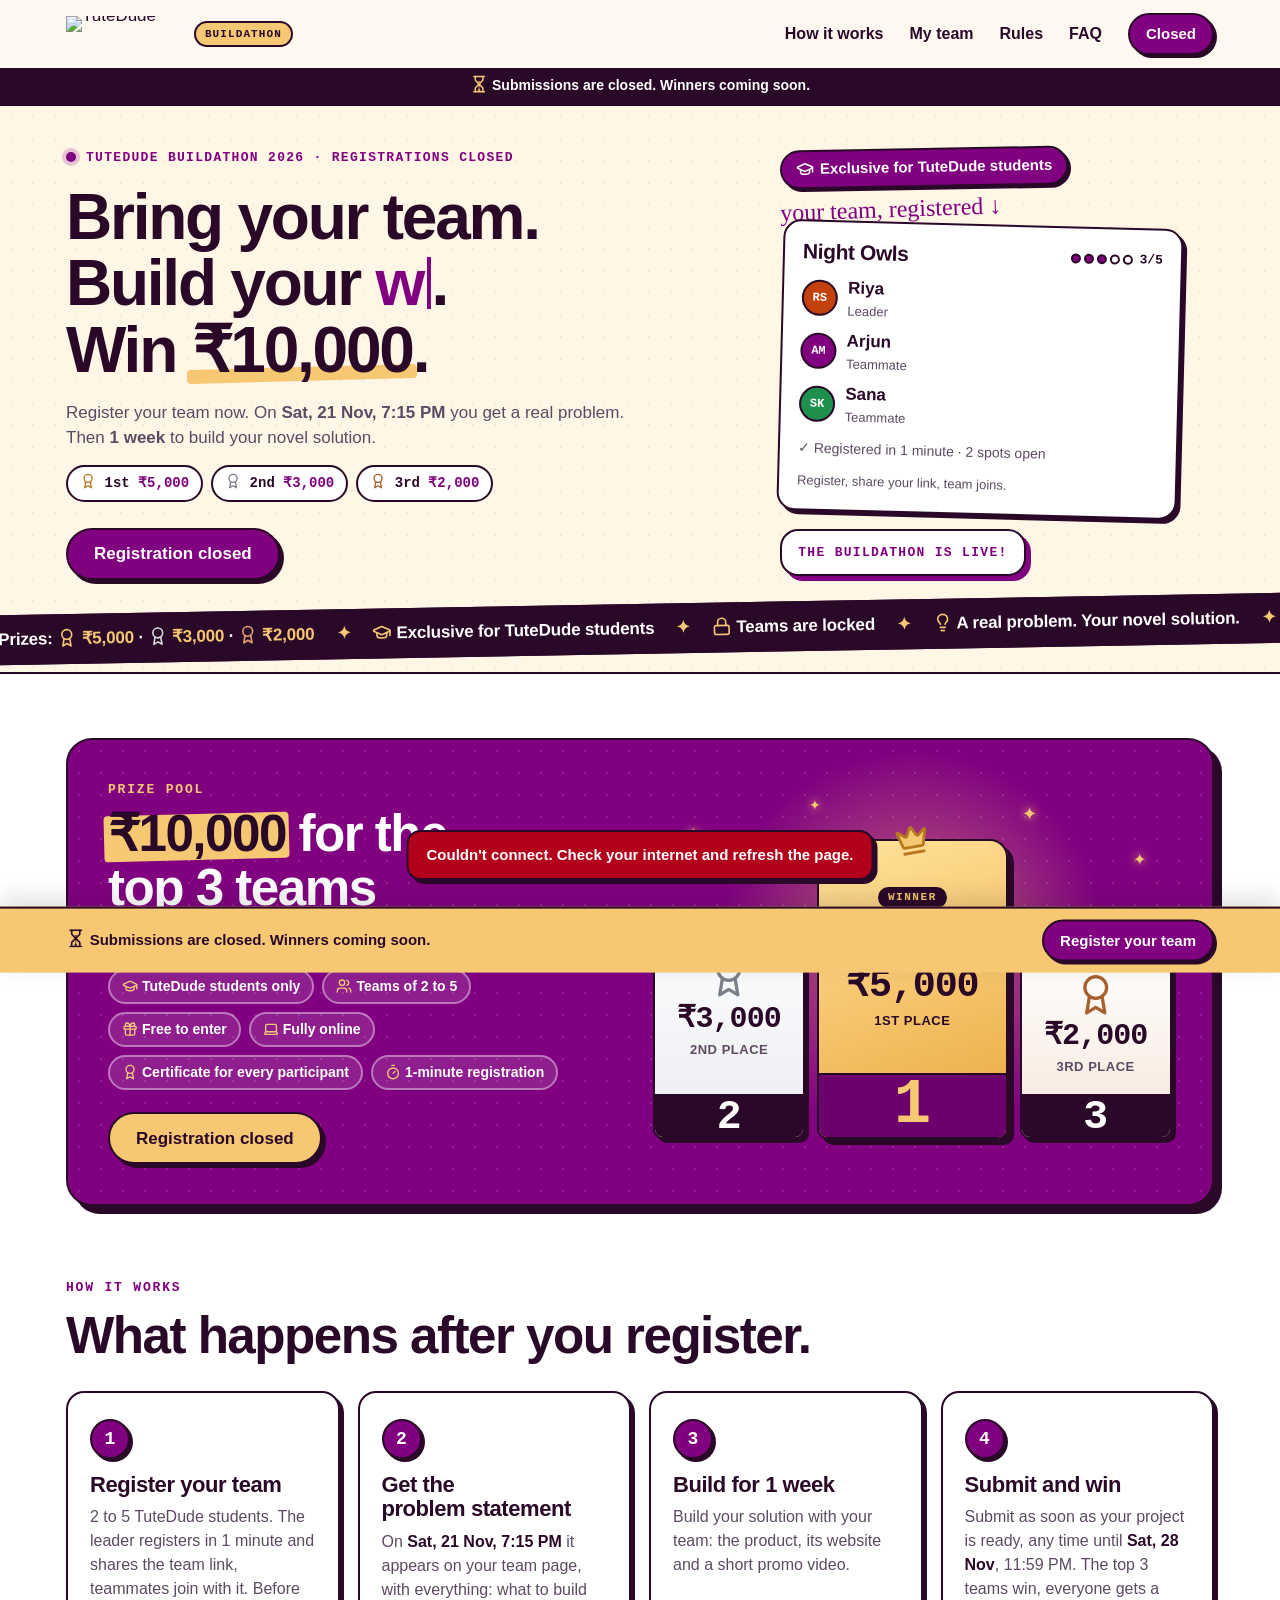
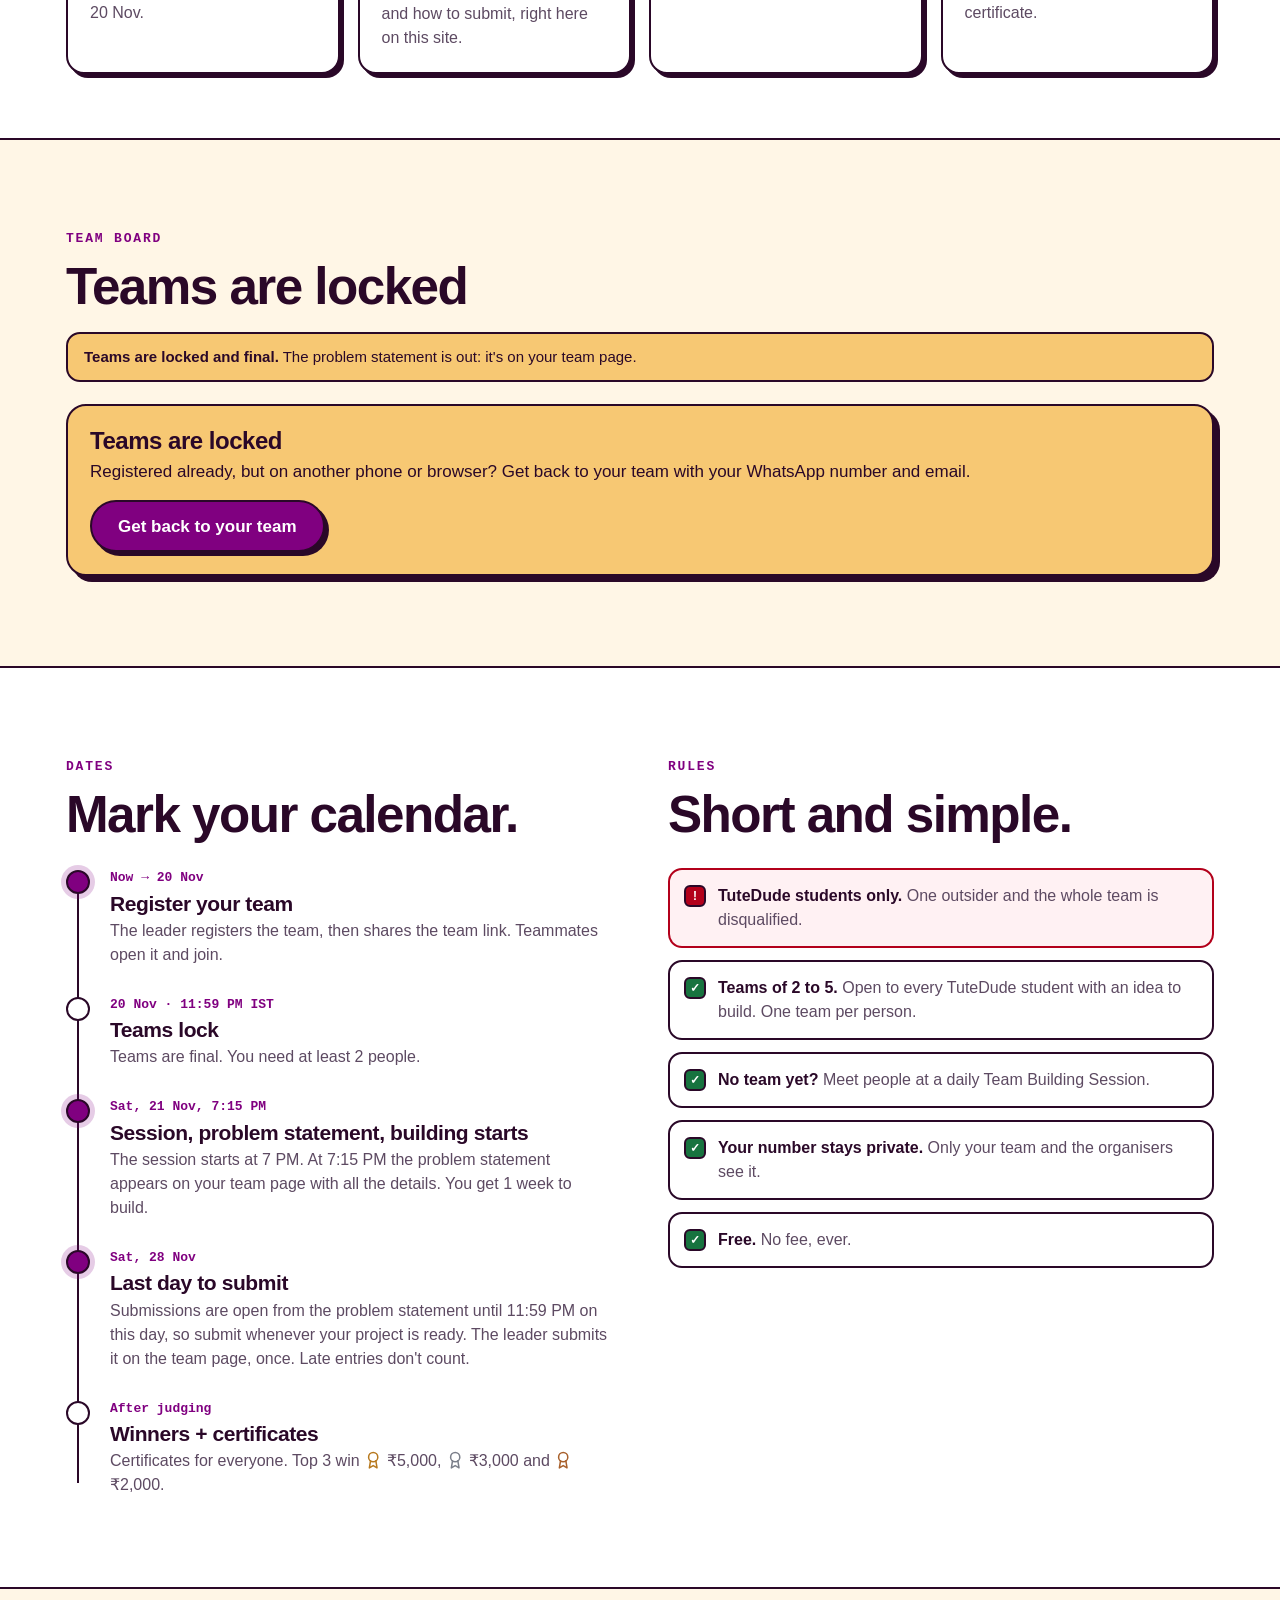
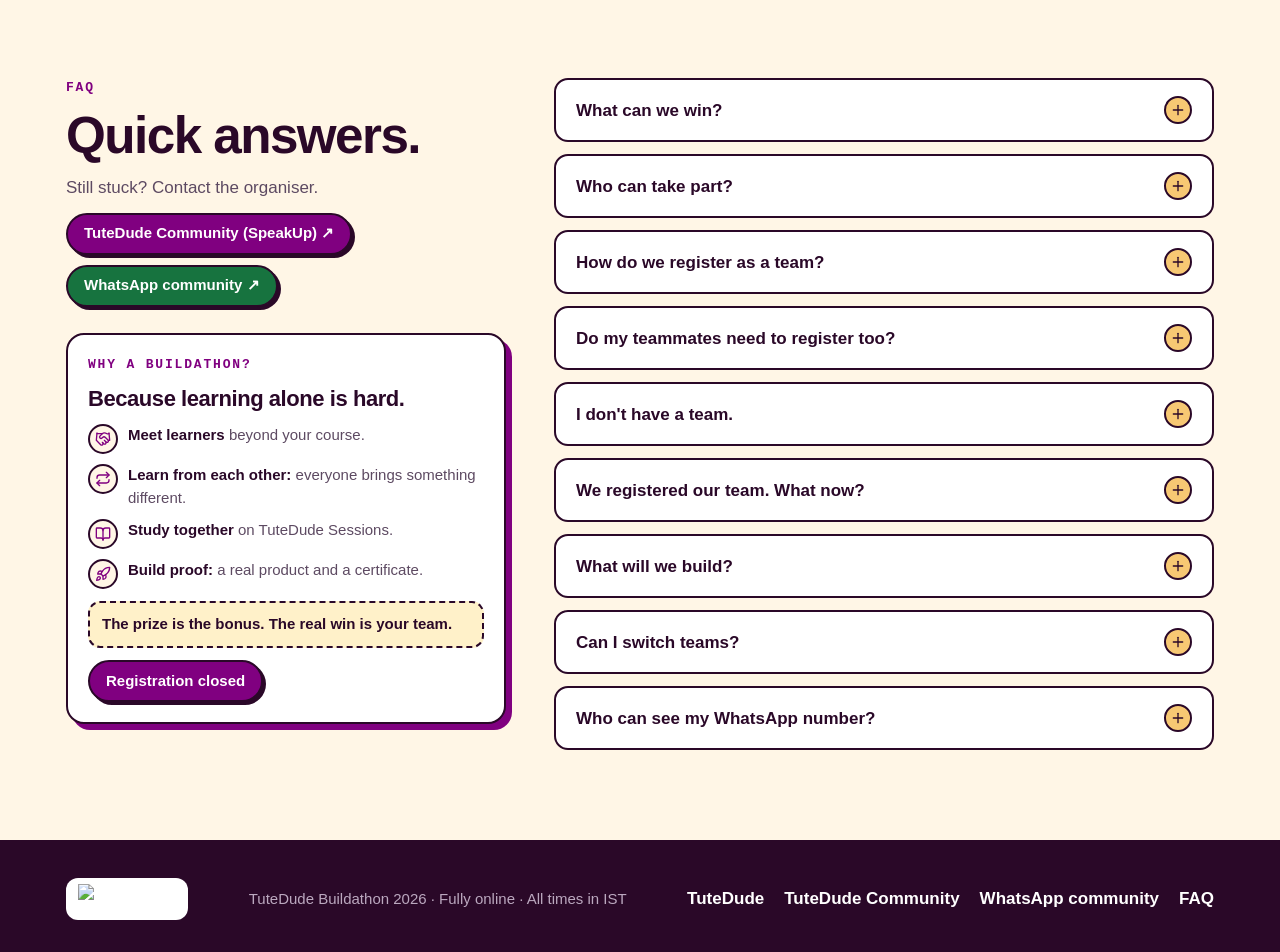
==== commit e976e298: "Merge pull request #3 from rajnishpark03/main Problem statement goes live at 7:15 PM" ====
--- a/index.html
+++ b/index.html
@@ -56,7 +56,7 @@
   <div class="urgency" id="urgency">
     <div class="wrap urgency-inner">
       <span class="u-time"><svg class="ic" aria-hidden="true" focusable="false"><use href="#i-hourglass"/></svg> <span id="uLabel">Hurry up! Registration closes in</span> <b class="mono" id="uCountdown">--</b></span>
-      <span class="u-reveal"><svg class="ic" aria-hidden="true" focusable="false"><use href="#i-rocket"/></svg> Problem statement: <b data-build-day>Sat, 21 Nov, 7 PM</b></span>
+      <span class="u-reveal"><svg class="ic" aria-hidden="true" focusable="false"><use href="#i-rocket"/></svg> Problem statement: <b data-build-day>Sat, 21 Nov, 7:15 PM</b></span>
     </div>
   </div>
 </header>
@@ -70,7 +70,7 @@
       <p class="eyebrow"><span class="dot" aria-hidden="true"></span> <span id="heroEyebrow">TuteDude Buildathon 2026 · Registrations open</span></p>
       <p class="exclusive exclusive-m"><svg class="ic" aria-hidden="true" focusable="false"><use href="#i-cap"/></svg> Exclusive for TuteDude students</p>
       <h1 class="h1" aria-label="Bring your team. Build your idea. Win ₹10,000."><span aria-hidden="true">Bring your team.<br><span class="rot-line">Build your <span class="rot" id="rotWord" data-words="app|website|product|startup|big idea">app</span>.</span><br>Win <span class="hl-squig" data-prize-total>₹10,000</span>.</span></h1>
-      <p class="lede">Register your team now. On <b data-build-day>Sat, 21 Nov, 7 PM</b> you get a real problem. Then <b>1 week</b> to build your novel solution.</p>
+      <p class="lede">Register your team now. On <b data-build-day>Sat, 21 Nov, 7:15 PM</b> you get a real problem. Then <b>1 week</b> to build your novel solution.</p>
       <ul class="badges prizes" aria-label="Prizes for the top 3 teams">
         <li><svg class="ic medal-ic m1" aria-hidden="true" focusable="false"><use href="#i-award"/></svg> 1st <b data-prize-n="0">₹5,000</b></li>
         <li><svg class="ic medal-ic m2" aria-hidden="true" focusable="false"><use href="#i-award"/></svg> 2nd <b data-prize-n="1">₹3,000</b></li>
@@ -108,7 +108,7 @@
           <span><b data-u="m">--</b><small>min</small></span>
           <span><b data-u="s">--</b><small>sec</small></span>
         </div>
-        <p class="cd-sub">The problem is revealed on <b data-build-day>Sat, 21 Nov, 7 PM</b>.</p>
+        <p class="cd-sub">The session starts at <b>7 PM</b>, and the problem is revealed on <b data-build-day>Sat, 21 Nov, 7:15 PM</b>.</p>
       </div>
     </div>
   </div>
@@ -155,7 +155,7 @@
       <li class="step">
         <span class="num">2</span>
         <h3>Get the problem statement</h3>
-        <p>On <b data-build-day>21 Nov, 7 PM</b> it appears on your team page, with everything: what to build and how to submit, right here on this site.</p>
+        <p>On <b data-build-day>21 Nov, 7:15 PM</b> it appears on your team page, with everything: what to build and how to submit, right here on this site.</p>
       </li>
       <li class="step">
         <span class="num">3</span>
@@ -186,7 +186,7 @@
       <b>Demo mode.</b> These are sample teams, and anything you do stays in this browser only. Create a team and sample teammates join it every few seconds, or try a team link: <a href="#join=NGHT-WL22">join the sample team Night Owls</a>.
       <button class="link" type="button" data-act="reset-demo">Reset demo</button>
     </div>
-    <div class="lock-bar" id="lockBar" hidden><b>Teams are locked and final.</b> The problem is revealed on <span data-build-day>21 Nov, 7 PM</span>.</div>
+    <div class="lock-bar" id="lockBar" hidden><b>Teams are locked and final.</b> The session starts at 7 PM, and the problem is revealed on <span data-build-day>21 Nov, 7:15 PM</span>.</div>
     <div id="notifyBar"></div>
 
     <div id="mePanel"></div>
@@ -203,7 +203,7 @@
       <ol class="tl-list">
         <li class="tl-item tl-hot"><span class="tl-dot" aria-hidden="true"></span><p class="tl-date">Now → 20 Nov</p><h3>Register your team</h3><p>The leader registers the team, then shares the team link. Teammates open it and join.</p></li>
         <li class="tl-item"><span class="tl-dot" aria-hidden="true"></span><p class="tl-date">20 Nov · 11:59 PM IST</p><h3>Teams lock</h3><p>Teams are final. You need at least 2 people.</p></li>
-        <li class="tl-item tl-hot"><span class="tl-dot" aria-hidden="true"></span><p class="tl-date" data-build-day>Sat, 21 Nov, 7 PM</p><h3>Problem statement, building starts</h3><p>It appears on your team page with all the details. You get 1 week to build.</p></li>
+        <li class="tl-item tl-hot"><span class="tl-dot" aria-hidden="true"></span><p class="tl-date" data-build-day>Sat, 21 Nov, 7:15 PM</p><h3>Session, problem statement, building starts</h3><p>The session starts at 7 PM. At 7:15 PM the problem statement appears on your team page with all the details. You get 1 week to build.</p></li>
         <li class="tl-item tl-hot"><span class="tl-dot" aria-hidden="true"></span><p class="tl-date" data-submit-day data-short>Sat, 28 Nov</p><h3>Last day to submit</h3><p>Submissions are open from the problem statement until 11:59 PM on this day, so submit whenever your project is ready. The leader submits it on the team page, once. Late entries don't count.</p></li>
         <li class="tl-item"><span class="tl-dot" aria-hidden="true"></span><p class="tl-date">After judging</p><h3>Winners + certificates</h3><p>Certificates for everyone. Top 3 win <svg class="ic medal-ic m1" aria-hidden="true" focusable="false"><use href="#i-award"/></svg> <span data-prize-n="0">₹5,000</span>, <svg class="ic medal-ic m2" aria-hidden="true" focusable="false"><use href="#i-award"/></svg> <span data-prize-n="1">₹3,000</span> and <svg class="ic medal-ic m3" aria-hidden="true" focusable="false"><use href="#i-award"/></svg> <span data-prize-n="2">₹2,000</span>.</p></li>
       </ol>
@@ -252,8 +252,8 @@
       <details><summary>How do we register as a team? <span class="chev" aria-hidden="true"><svg class="ic" aria-hidden="true" focusable="false"><use href="#i-plus"/></svg></span></summary><div class="panel"><p>The leader taps “Register your team”, adds their details and each teammate's name and email, and watches a 1-minute video. Done.</p></div></details>
       <details><summary>Do my teammates need to register too? <span class="chev" aria-hidden="true"><svg class="ic" aria-hidden="true" focusable="false"><use href="#i-plus"/></svg></span></summary><div class="panel"><p>Yes, and it takes 1 minute. The leader shares the team link, each teammate opens it and joins the team with their own name, WhatsApp number and TuteDude email.</p></div></details>
       <details><summary>I don't have a team. <span class="chev" aria-hidden="true"><svg class="ic" aria-hidden="true" focusable="false"><use href="#i-plus"/></svg></span></summary><div class="panel"><p>Come to a Team Building Session, <span data-tb-when>every morning and evening</span> on TuteDude Sessions, form a team, then register. Or join the Buildathon WhatsApp community, where students without a team find each other: <a class="su-link" data-group href="#" target="_blank" rel="noopener">Join the WhatsApp community ↗</a></p></div></details>
-      <details><summary>We registered our team. What now? <span class="chev" aria-hidden="true"><svg class="ic" aria-hidden="true" focusable="false"><use href="#i-plus"/></svg></span></summary><div class="panel"><p>Nothing to build yet. On <span data-build-day>21 Nov, 7 PM</span> the problem statement appears on your team page, with what to build. Then you have 1 week to build. The leader can submit the project on the team page as soon as it's ready, any time until <span data-submit-day data-short>Sat, 28 Nov</span>, 11:59 PM.</p></div></details>
-      <details><summary>What will we build? <span class="chev" aria-hidden="true"><svg class="ic" aria-hidden="true" focusable="false"><use href="#i-plus"/></svg></span></summary><div class="panel"><p>On <span data-build-day>21 Nov, 7 PM</span> a real problem appears on your team page. Build a novel solution: the product, its website and a short promo video.</p></div></details>
+      <details><summary>We registered our team. What now? <span class="chev" aria-hidden="true"><svg class="ic" aria-hidden="true" focusable="false"><use href="#i-plus"/></svg></span></summary><div class="panel"><p>Nothing to build yet. On <span data-build-day>21 Nov, 7:15 PM</span> the problem statement appears on your team page, with what to build. Then you have 1 week to build. The leader can submit the project on the team page as soon as it's ready, any time until <span data-submit-day data-short>Sat, 28 Nov</span>, 11:59 PM.</p></div></details>
+      <details><summary>What will we build? <span class="chev" aria-hidden="true"><svg class="ic" aria-hidden="true" focusable="false"><use href="#i-plus"/></svg></span></summary><div class="panel"><p>On <span data-build-day>21 Nov, 7:15 PM</span> a real problem appears on your team page. Build a novel solution: the product, its website and a short promo video.</p></div></details>
       <details><summary>Can I switch teams? <span class="chev" aria-hidden="true"><svg class="ic" aria-hidden="true" focusable="false"><use href="#i-plus"/></svg></span></summary><div class="panel"><p>Yes, in the first 24 hours after you join a team (and before teams lock on 20 Nov, 11:59 PM). Leave your team from your team page, then open the other team's link. After 24 hours your team is final.</p></div></details>
       <details><summary>Who can see my WhatsApp number? <span class="chev" aria-hidden="true"><svg class="ic" aria-hidden="true" focusable="false"><use href="#i-plus"/></svg></span></summary><div class="panel"><p>Only your teammates and the organisers. Before you message anyone on WhatsApp you agree to the WhatsApp rules: only about the Buildathon, no spam, no unwanted messages. If someone troubles you, tell the organisers on TuteDude Community and we take action.</p></div></details>
     </div>
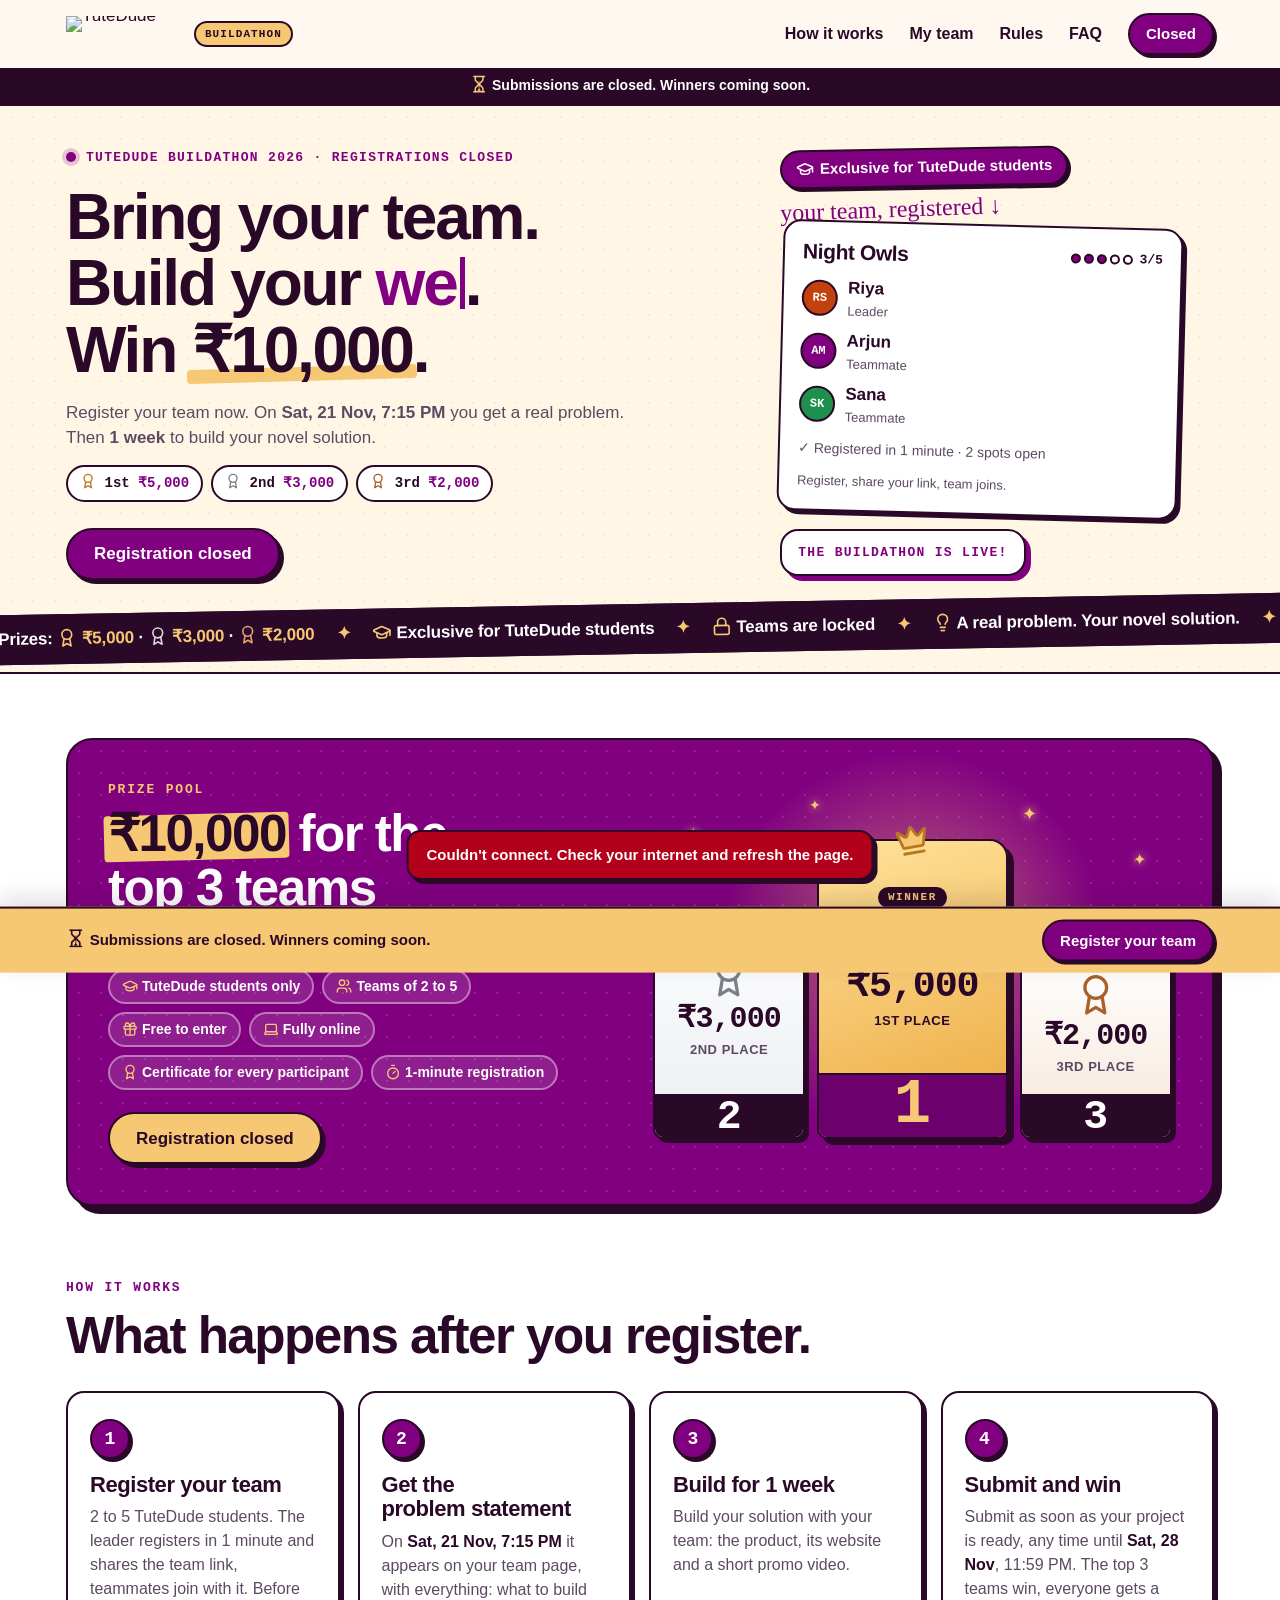
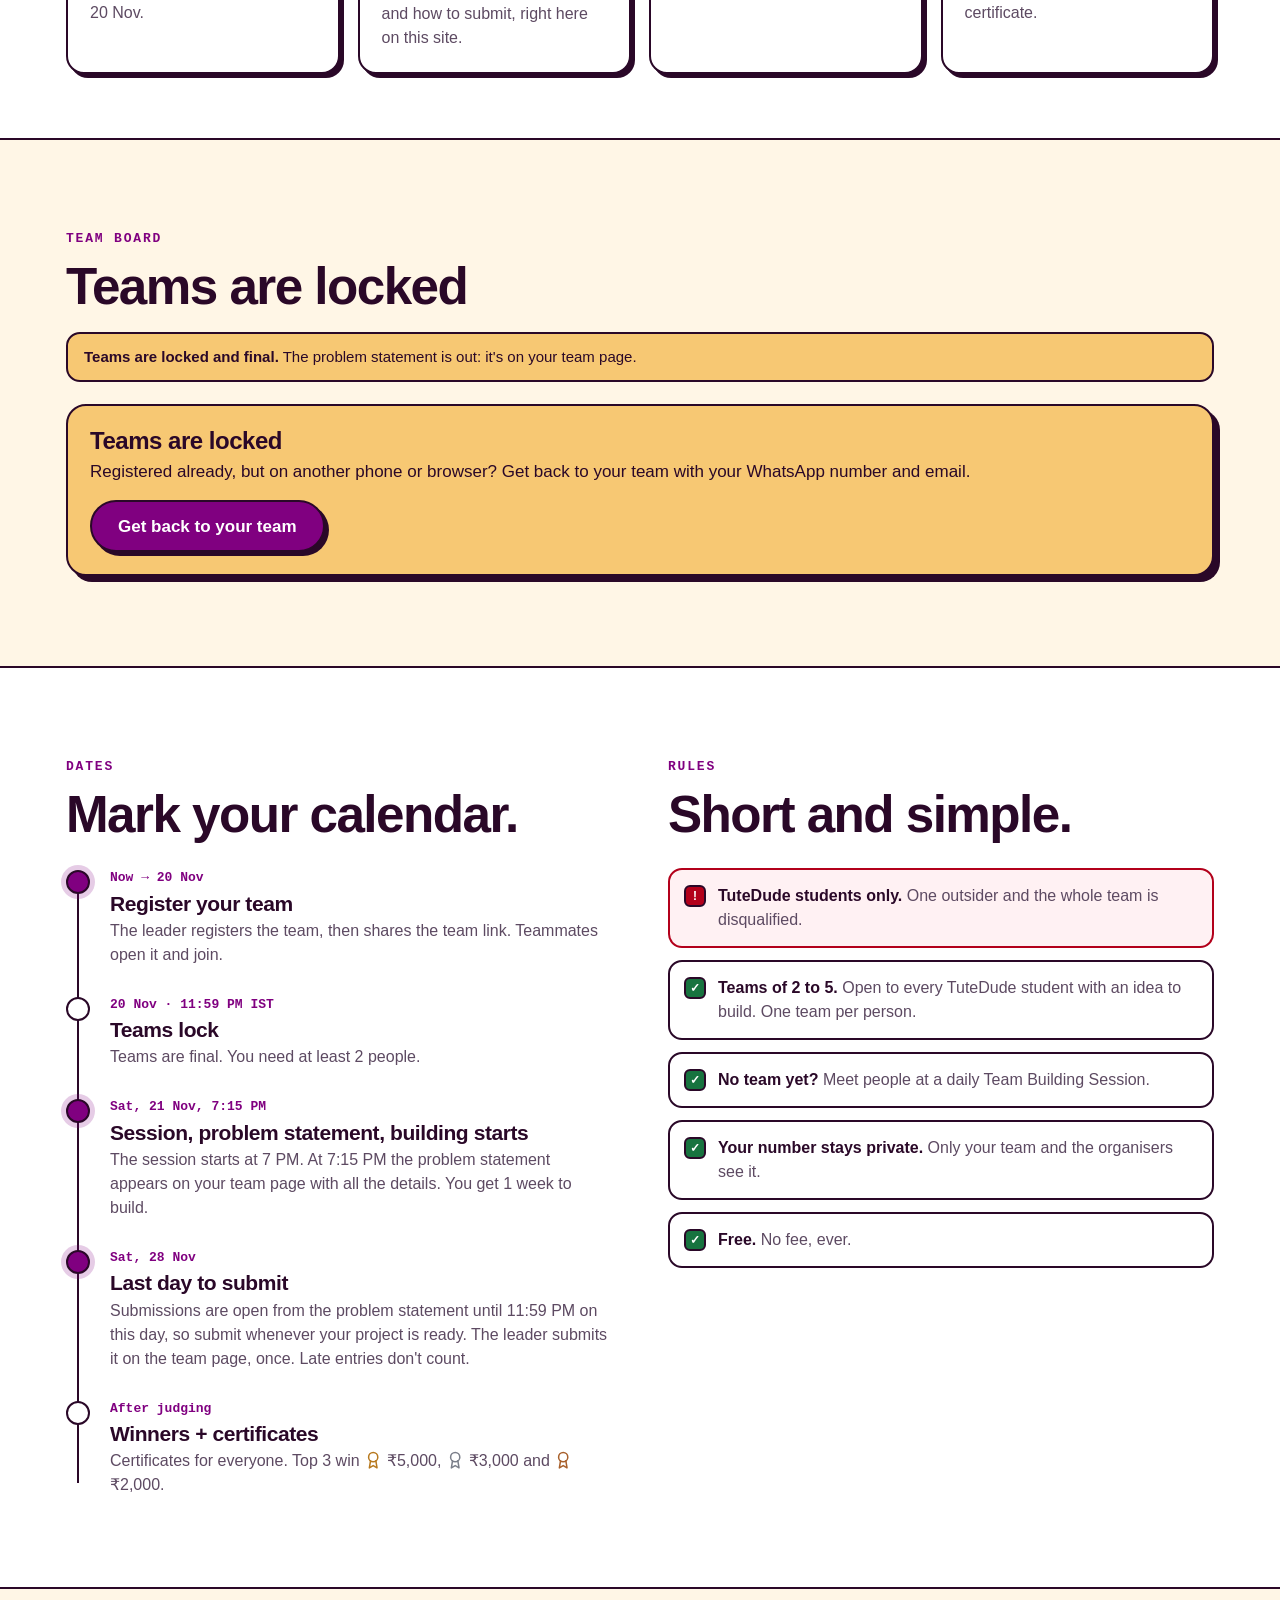
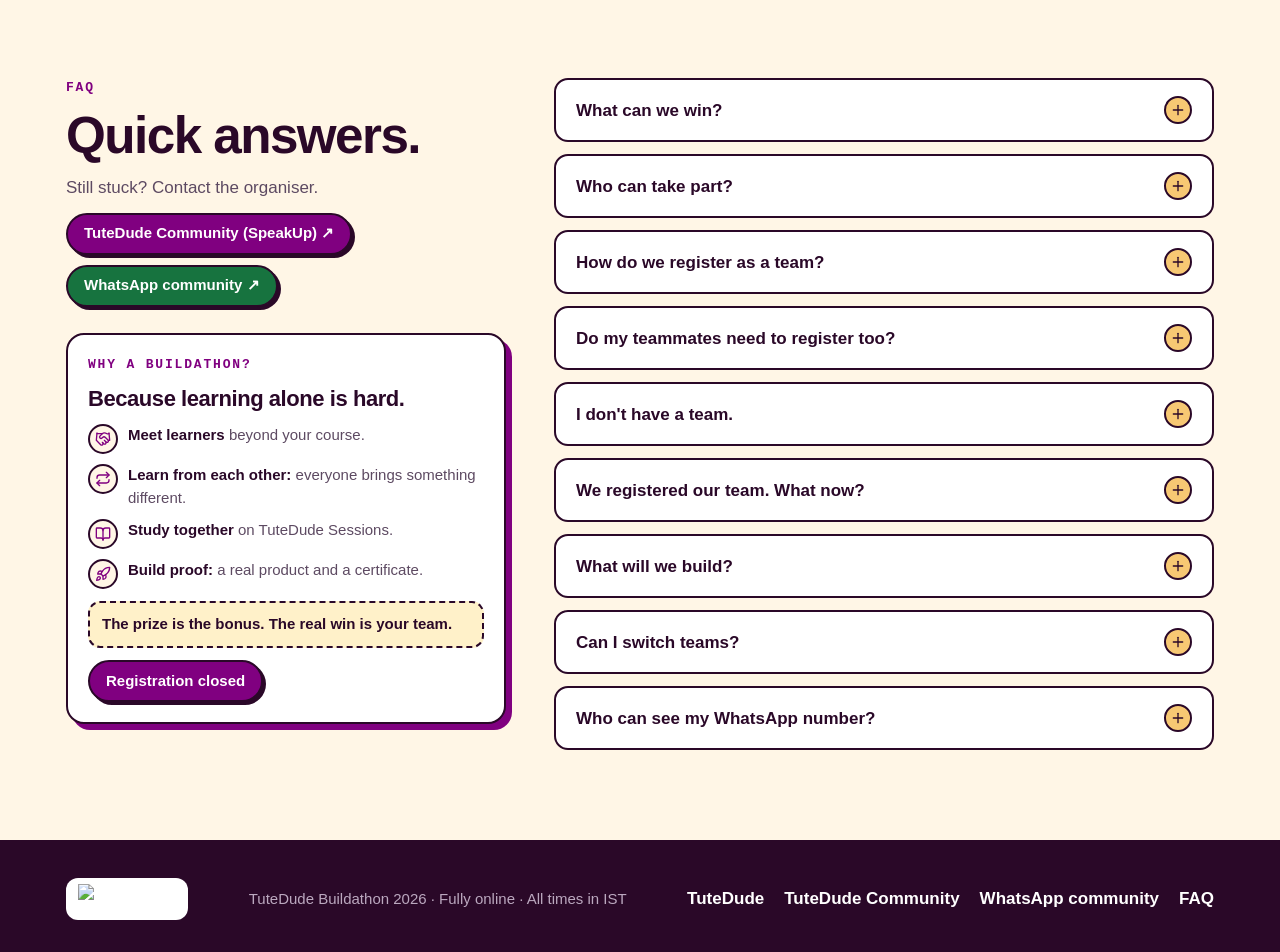
==== commit 063055a1: "Merge pull request #8 from rajnishpark03/main After the lock: leave and join another team in one ste" ====
--- a/index.html
+++ b/index.html
@@ -409,6 +409,26 @@
   </div>
 </dialog>
 
+<!-- ============ MOVE TO ANOTHER TEAM (after the lock: leave + join in one step) ============ -->
+<dialog class="modal" id="switchDlg" aria-labelledby="switchTitle">
+  <div class="modal-head">
+    <div><p class="kicker">Change team</p><h2 class="h3" id="switchTitle">Join another team</h2></div>
+    <button type="button" class="modal-close" data-close aria-label="Close"><svg class="ic" aria-hidden="true" focusable="false"><use href="#i-x"/></svg></button>
+  </div>
+  <div class="modal-body">
+    <form class="form" id="switchForm" novalidate>
+      <p class="form-note" id="switchNote">Ask the leader of the team you want to join for their team link, and paste it here.</p>
+      <div class="field">
+        <label for="swCode">Team link or team code</label>
+        <input id="swCode" type="text" inputmode="url" maxlength="200" autocomplete="off" autocapitalize="off" spellcheck="false" placeholder="https://buildathon.tutedude.com/#join=ABCD-EFGH" required>
+      </div>
+      <p class="form-note" id="switchInfo" hidden></p>
+      <p class="form-error" id="switchErr" role="alert" hidden></p>
+      <button type="submit" class="btn btn-full" id="switchSubmit">Check the team</button>
+    </form>
+  </div>
+</dialog>
+
 <!-- ============ SUBMIT THE PROJECT (leader, once) ============ -->
 <dialog class="modal modal-full" id="subDlg" aria-labelledby="subTitle">
   <div class="modal-head">
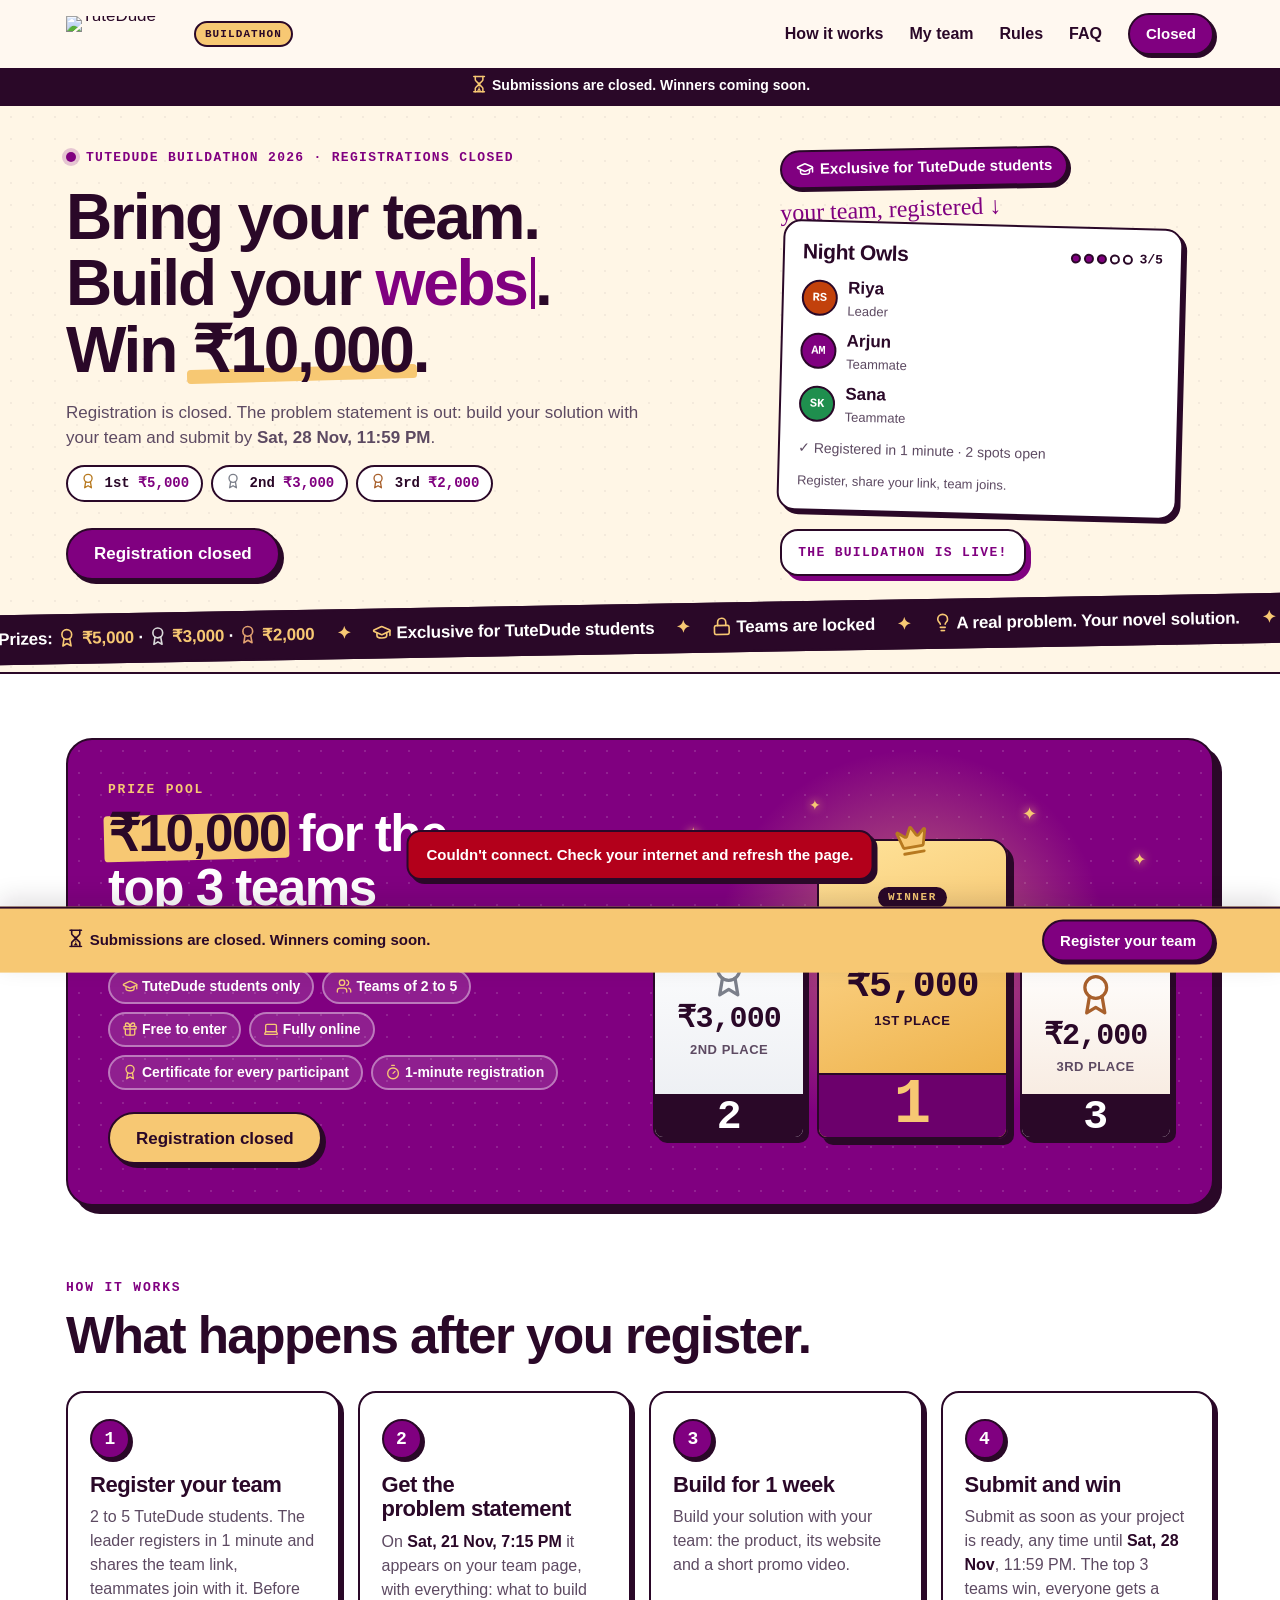
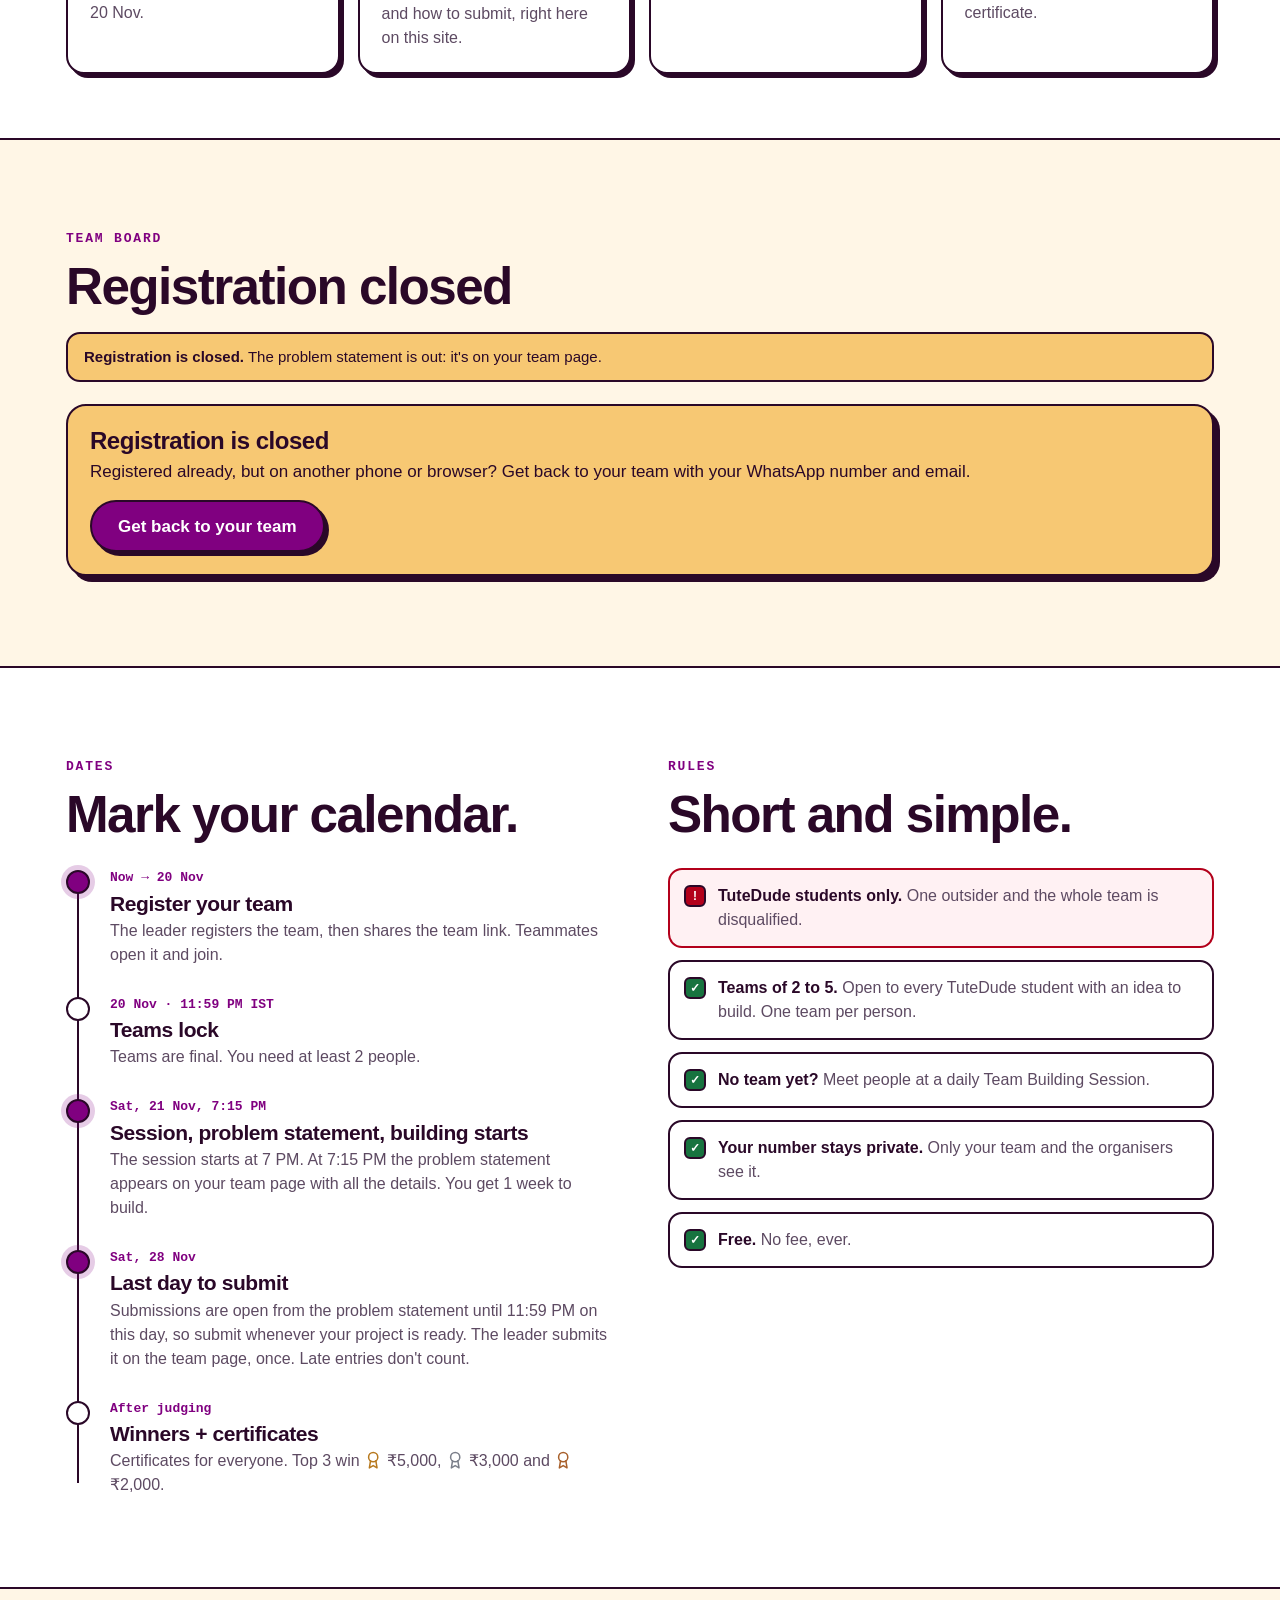
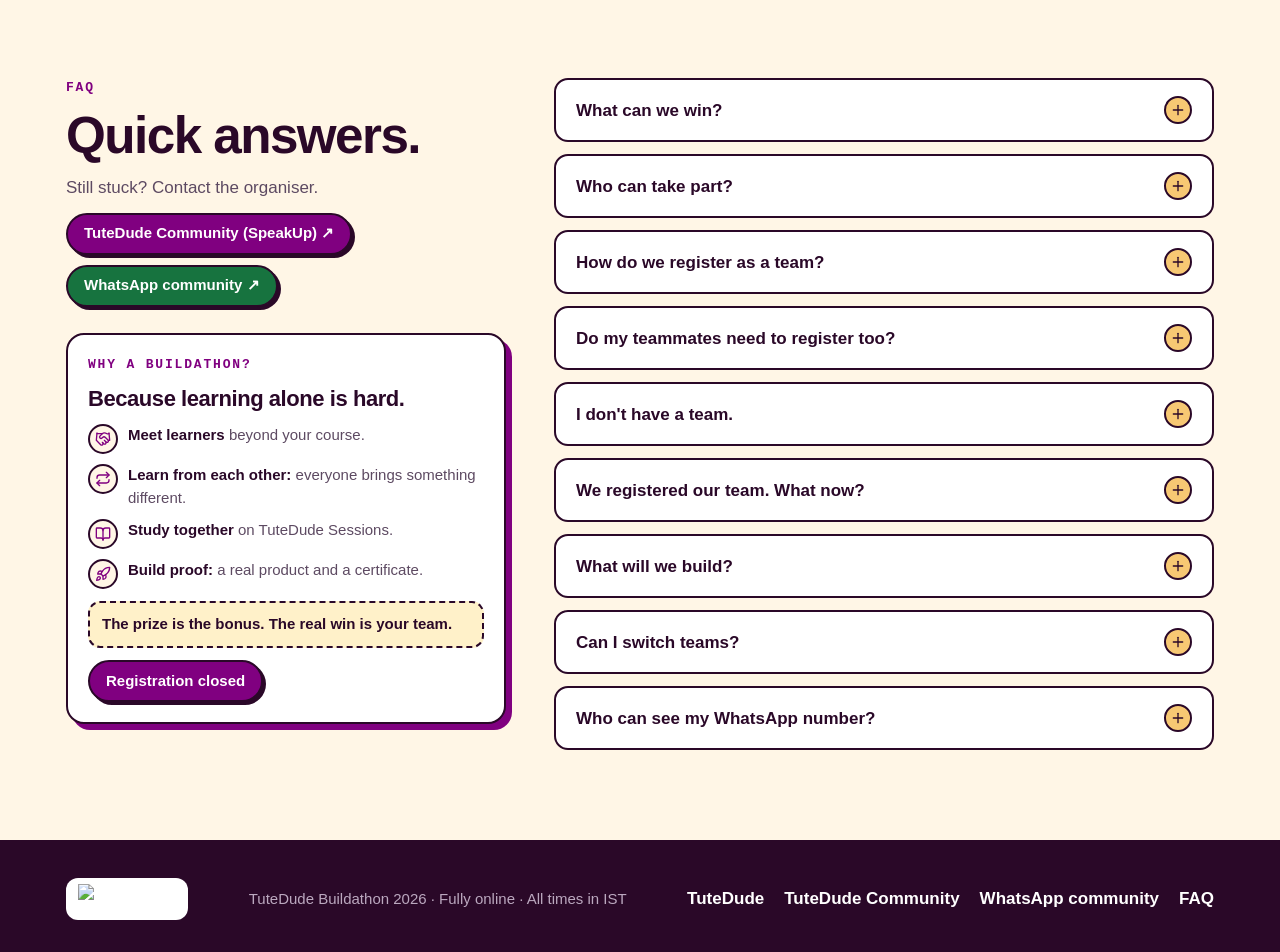
==== commit 3e249dd0: "Merge pull request #9 from rajnishpark03/main Registration shows as closed; every team stays open (t" ====
--- a/index.html
+++ b/index.html
@@ -70,7 +70,7 @@
       <p class="eyebrow"><span class="dot" aria-hidden="true"></span> <span id="heroEyebrow">TuteDude Buildathon 2026 · Registrations open</span></p>
       <p class="exclusive exclusive-m"><svg class="ic" aria-hidden="true" focusable="false"><use href="#i-cap"/></svg> Exclusive for TuteDude students</p>
       <h1 class="h1" aria-label="Bring your team. Build your idea. Win ₹10,000."><span aria-hidden="true">Bring your team.<br><span class="rot-line">Build your <span class="rot" id="rotWord" data-words="app|website|product|startup|big idea">app</span>.</span><br>Win <span class="hl-squig" data-prize-total>₹10,000</span>.</span></h1>
-      <p class="lede">Register your team now. On <b data-build-day>Sat, 21 Nov, 7:15 PM</b> you get a real problem. Then <b>1 week</b> to build your novel solution.</p>
+      <p class="lede" id="heroLede">Register your team now. On <b data-build-day>Sat, 21 Nov, 7:15 PM</b> you get a real problem. Then <b>1 week</b> to build your novel solution.</p>
       <ul class="badges prizes" aria-label="Prizes for the top 3 teams">
         <li><svg class="ic medal-ic m1" aria-hidden="true" focusable="false"><use href="#i-award"/></svg> 1st <b data-prize-n="0">₹5,000</b></li>
         <li><svg class="ic medal-ic m2" aria-hidden="true" focusable="false"><use href="#i-award"/></svg> 2nd <b data-prize-n="1">₹3,000</b></li>
@@ -186,7 +186,7 @@
       <b>Demo mode.</b> These are sample teams, and anything you do stays in this browser only. Create a team and sample teammates join it every few seconds, or try a team link: <a href="#join=NGHT-WL22">join the sample team Night Owls</a>.
       <button class="link" type="button" data-act="reset-demo">Reset demo</button>
     </div>
-    <div class="lock-bar" id="lockBar" hidden><b>Teams are locked and final.</b> The session starts at 7 PM, and the problem is revealed on <span data-build-day>21 Nov, 7:15 PM</span>.</div>
+    <div class="lock-bar" id="lockBar" hidden><b>Registration is closed.</b> The session starts at 7 PM, and the problem is revealed on <span data-build-day>21 Nov, 7:15 PM</span>.</div>
     <div id="notifyBar"></div>
 
     <div id="mePanel"></div>
@@ -254,7 +254,7 @@
       <details><summary>I don't have a team. <span class="chev" aria-hidden="true"><svg class="ic" aria-hidden="true" focusable="false"><use href="#i-plus"/></svg></span></summary><div class="panel"><p>Come to a Team Building Session, <span data-tb-when>every morning and evening</span> on TuteDude Sessions, form a team, then register. Or join the Buildathon WhatsApp community, where students without a team find each other: <a class="su-link" data-group href="#" target="_blank" rel="noopener">Join the WhatsApp community ↗</a></p></div></details>
       <details><summary>We registered our team. What now? <span class="chev" aria-hidden="true"><svg class="ic" aria-hidden="true" focusable="false"><use href="#i-plus"/></svg></span></summary><div class="panel"><p>Nothing to build yet. On <span data-build-day>21 Nov, 7:15 PM</span> the problem statement appears on your team page, with what to build. Then you have 1 week to build. The leader can submit the project on the team page as soon as it's ready, any time until <span data-submit-day data-short>Sat, 28 Nov</span>, 11:59 PM.</p></div></details>
       <details><summary>What will we build? <span class="chev" aria-hidden="true"><svg class="ic" aria-hidden="true" focusable="false"><use href="#i-plus"/></svg></span></summary><div class="panel"><p>On <span data-build-day>21 Nov, 7:15 PM</span> a real problem appears on your team page. Build a novel solution: the product, its website and a short promo video.</p></div></details>
-      <details><summary>Can I switch teams? <span class="chev" aria-hidden="true"><svg class="ic" aria-hidden="true" focusable="false"><use href="#i-plus"/></svg></span></summary><div class="panel"><p>Yes, in the first 24 hours after you join a team (and before teams lock on 20 Nov, 11:59 PM). Leave your team from your team page, then open the other team's link. After 24 hours your team is final.</p></div></details>
+      <details><summary>Can I switch teams? <span class="chev" aria-hidden="true"><svg class="ic" aria-hidden="true" focusable="false"><use href="#i-plus"/></svg></span></summary><div class="panel"><p>Yes. On your team page, tap <b>Leave team</b> (or <b>Remove</b> next to your name) and paste the team link of your new team, or just open that team's link. You move in one step, so you stay in the Buildathon. The new team needs room, and a team that has submitted its project is final.</p></div></details>
       <details><summary>Who can see my WhatsApp number? <span class="chev" aria-hidden="true"><svg class="ic" aria-hidden="true" focusable="false"><use href="#i-plus"/></svg></span></summary><div class="panel"><p>Only your teammates and the organisers. Before you message anyone on WhatsApp you agree to the WhatsApp rules: only about the Buildathon, no spam, no unwanted messages. If someone troubles you, tell the organisers on TuteDude Community and we take action.</p></div></details>
     </div>
   </div>
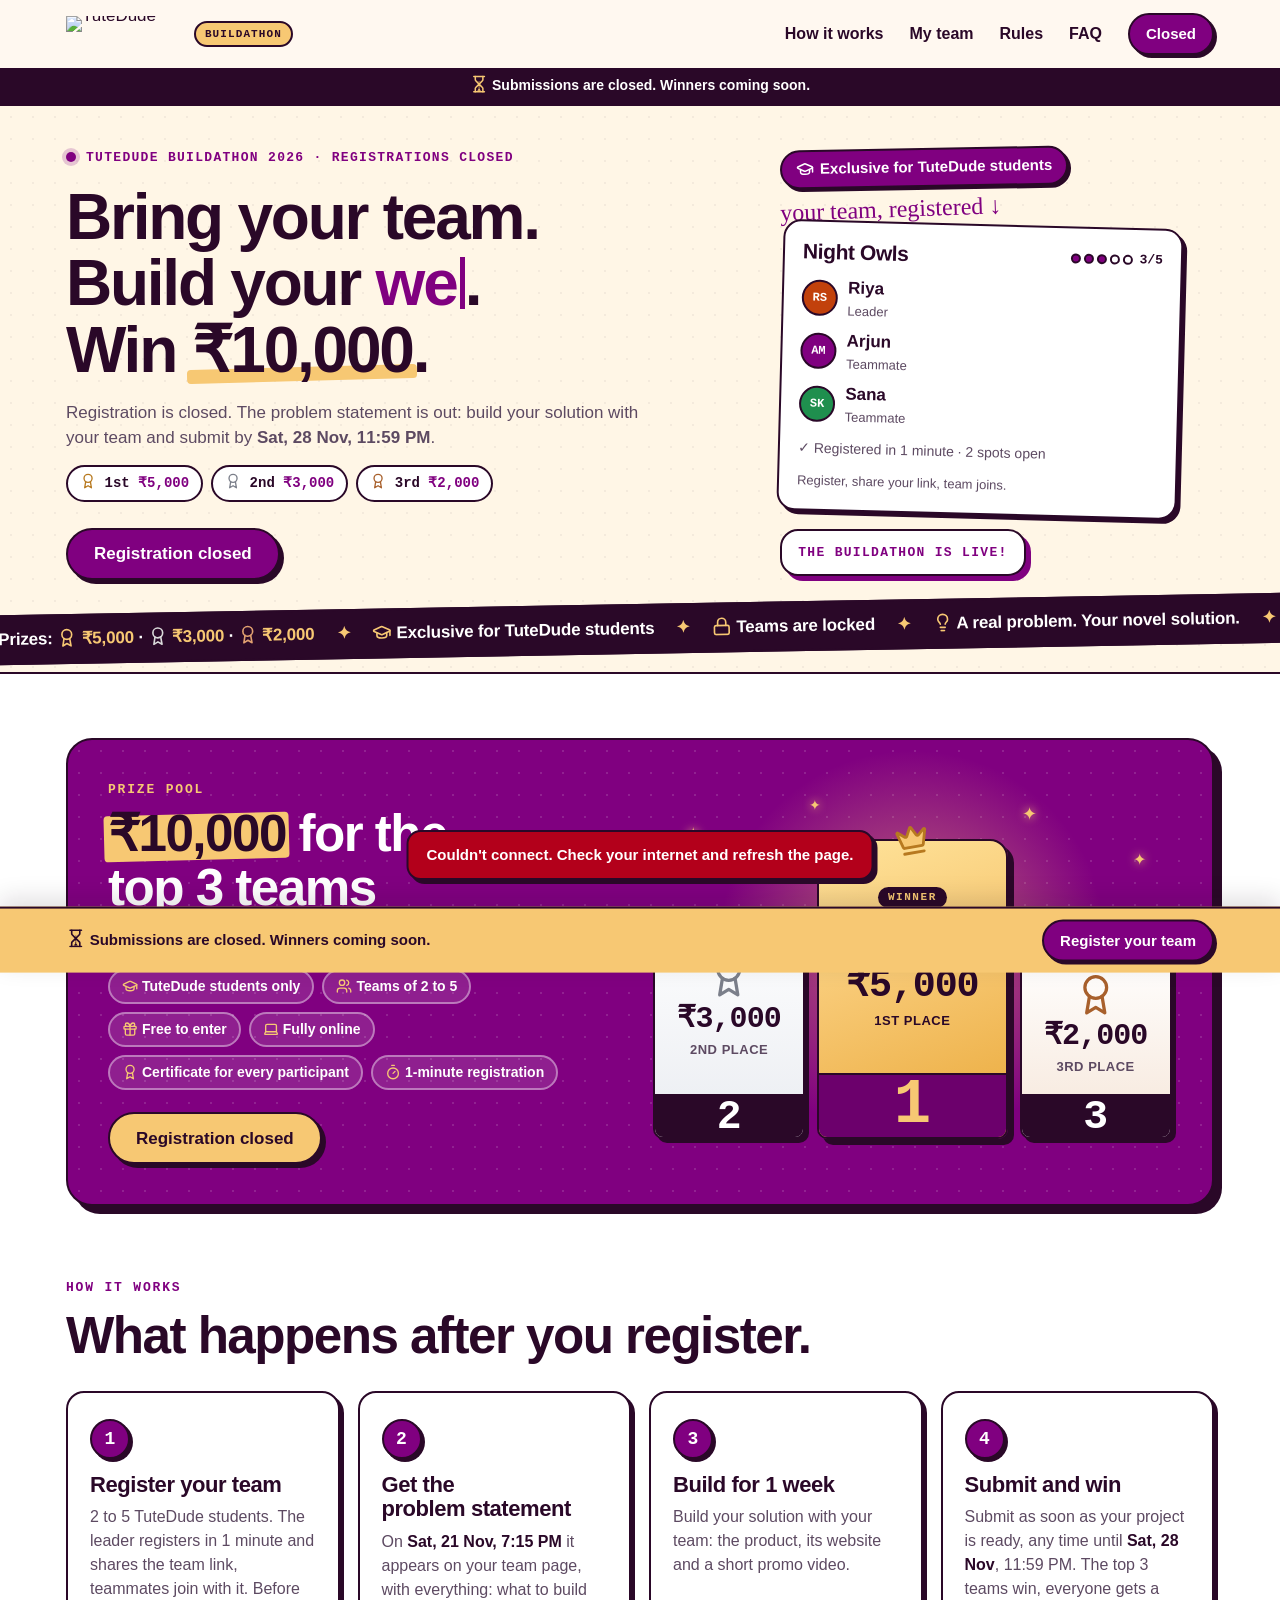
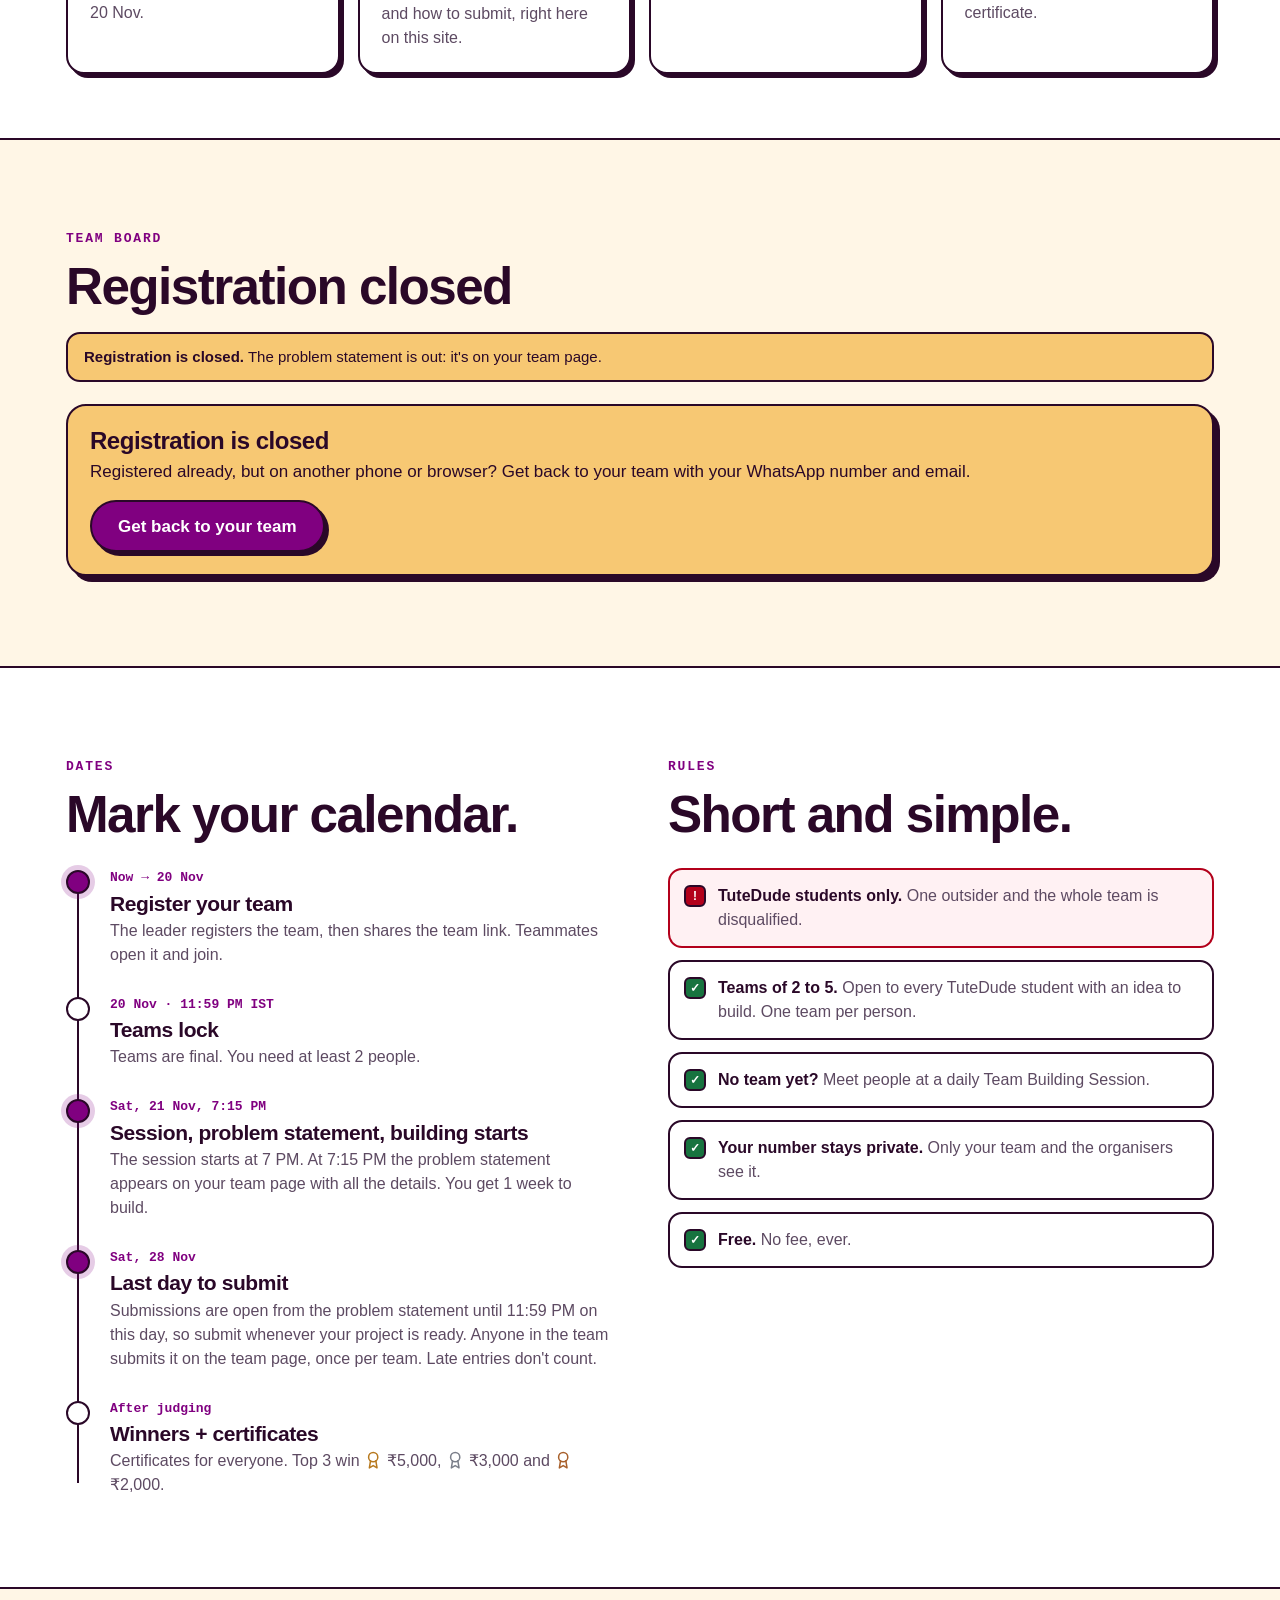
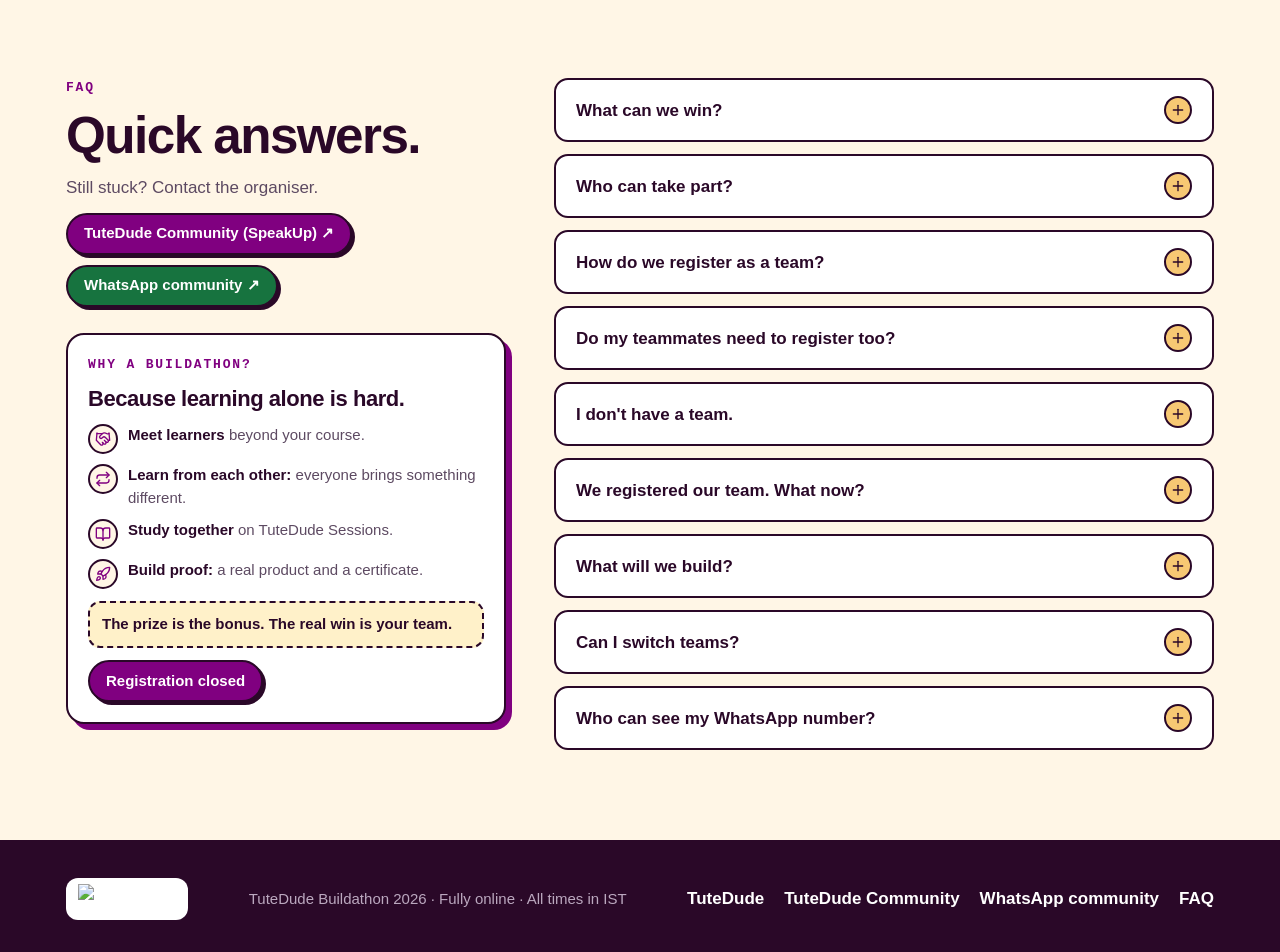
==== commit 0d0de2ef: "Merge pull request #13 from rajnishpark03/main Anyone in the team can submit the project, not only t" ====
--- a/index.html
+++ b/index.html
@@ -204,7 +204,7 @@
         <li class="tl-item tl-hot"><span class="tl-dot" aria-hidden="true"></span><p class="tl-date">Now → 20 Nov</p><h3>Register your team</h3><p>The leader registers the team, then shares the team link. Teammates open it and join.</p></li>
         <li class="tl-item"><span class="tl-dot" aria-hidden="true"></span><p class="tl-date">20 Nov · 11:59 PM IST</p><h3>Teams lock</h3><p>Teams are final. You need at least 2 people.</p></li>
         <li class="tl-item tl-hot"><span class="tl-dot" aria-hidden="true"></span><p class="tl-date" data-build-day>Sat, 21 Nov, 7:15 PM</p><h3>Session, problem statement, building starts</h3><p>The session starts at 7 PM. At 7:15 PM the problem statement appears on your team page with all the details. You get 1 week to build.</p></li>
-        <li class="tl-item tl-hot"><span class="tl-dot" aria-hidden="true"></span><p class="tl-date" data-submit-day data-short>Sat, 28 Nov</p><h3>Last day to submit</h3><p>Submissions are open from the problem statement until 11:59 PM on this day, so submit whenever your project is ready. The leader submits it on the team page, once. Late entries don't count.</p></li>
+        <li class="tl-item tl-hot"><span class="tl-dot" aria-hidden="true"></span><p class="tl-date" data-submit-day data-short>Sat, 28 Nov</p><h3>Last day to submit</h3><p>Submissions are open from the problem statement until 11:59 PM on this day, so submit whenever your project is ready. Anyone in the team submits it on the team page, once per team. Late entries don't count.</p></li>
         <li class="tl-item"><span class="tl-dot" aria-hidden="true"></span><p class="tl-date">After judging</p><h3>Winners + certificates</h3><p>Certificates for everyone. Top 3 win <svg class="ic medal-ic m1" aria-hidden="true" focusable="false"><use href="#i-award"/></svg> <span data-prize-n="0">₹5,000</span>, <svg class="ic medal-ic m2" aria-hidden="true" focusable="false"><use href="#i-award"/></svg> <span data-prize-n="1">₹3,000</span> and <svg class="ic medal-ic m3" aria-hidden="true" focusable="false"><use href="#i-award"/></svg> <span data-prize-n="2">₹2,000</span>.</p></li>
       </ol>
     </div>
@@ -252,7 +252,7 @@
       <details><summary>How do we register as a team? <span class="chev" aria-hidden="true"><svg class="ic" aria-hidden="true" focusable="false"><use href="#i-plus"/></svg></span></summary><div class="panel"><p>The leader taps “Register your team”, adds their details and each teammate's name and email, and watches a 1-minute video. Done.</p></div></details>
       <details><summary>Do my teammates need to register too? <span class="chev" aria-hidden="true"><svg class="ic" aria-hidden="true" focusable="false"><use href="#i-plus"/></svg></span></summary><div class="panel"><p>Yes, and it takes 1 minute. The leader shares the team link, each teammate opens it and joins the team with their own name, WhatsApp number and TuteDude email.</p></div></details>
       <details><summary>I don't have a team. <span class="chev" aria-hidden="true"><svg class="ic" aria-hidden="true" focusable="false"><use href="#i-plus"/></svg></span></summary><div class="panel"><p>Come to a Team Building Session, <span data-tb-when>every morning and evening</span> on TuteDude Sessions, form a team, then register. Or join the Buildathon WhatsApp community, where students without a team find each other: <a class="su-link" data-group href="#" target="_blank" rel="noopener">Join the WhatsApp community ↗</a></p></div></details>
-      <details><summary>We registered our team. What now? <span class="chev" aria-hidden="true"><svg class="ic" aria-hidden="true" focusable="false"><use href="#i-plus"/></svg></span></summary><div class="panel"><p>Nothing to build yet. On <span data-build-day>21 Nov, 7:15 PM</span> the problem statement appears on your team page, with what to build. Then you have 1 week to build. The leader can submit the project on the team page as soon as it's ready, any time until <span data-submit-day data-short>Sat, 28 Nov</span>, 11:59 PM.</p></div></details>
+      <details><summary>We registered our team. What now? <span class="chev" aria-hidden="true"><svg class="ic" aria-hidden="true" focusable="false"><use href="#i-plus"/></svg></span></summary><div class="panel"><p>Nothing to build yet. On <span data-build-day>21 Nov, 7:15 PM</span> the problem statement appears on your team page, with what to build. Then you have 1 week to build. Anyone in the team can submit the project on the team page as soon as it's ready, any time until <span data-submit-day data-short>Sat, 28 Nov</span>, 11:59 PM.</p></div></details>
       <details><summary>What will we build? <span class="chev" aria-hidden="true"><svg class="ic" aria-hidden="true" focusable="false"><use href="#i-plus"/></svg></span></summary><div class="panel"><p>On <span data-build-day>21 Nov, 7:15 PM</span> a real problem appears on your team page. Build a novel solution: the product, its website and a short promo video.</p></div></details>
       <details><summary>Can I switch teams? <span class="chev" aria-hidden="true"><svg class="ic" aria-hidden="true" focusable="false"><use href="#i-plus"/></svg></span></summary><div class="panel"><p>Yes. On your team page, tap <b>Leave team</b> (or <b>Remove</b> next to your name) and paste the team link of your new team, or just open that team's link. You move in one step, so you stay in the Buildathon. The new team needs room, and a team that has submitted its project is final.</p></div></details>
       <details><summary>Who can see my WhatsApp number? <span class="chev" aria-hidden="true"><svg class="ic" aria-hidden="true" focusable="false"><use href="#i-plus"/></svg></span></summary><div class="panel"><p>Only your teammates and the organisers. Before you message anyone on WhatsApp you agree to the WhatsApp rules: only about the Buildathon, no spam, no unwanted messages. If someone troubles you, tell the organisers on TuteDude Community and we take action.</p></div></details>
@@ -429,7 +429,7 @@
   </div>
 </dialog>
 
-<!-- ============ SUBMIT THE PROJECT (leader, once) ============ -->
+<!-- ============ SUBMIT THE PROJECT (anyone in the team, once per team) ============ -->
 <dialog class="modal modal-full" id="subDlg" aria-labelledby="subTitle">
   <div class="modal-head">
     <div><p class="kicker" id="subKicker">Submit by</p><h2 class="h3" id="subTitle">Submit your project</h2></div>
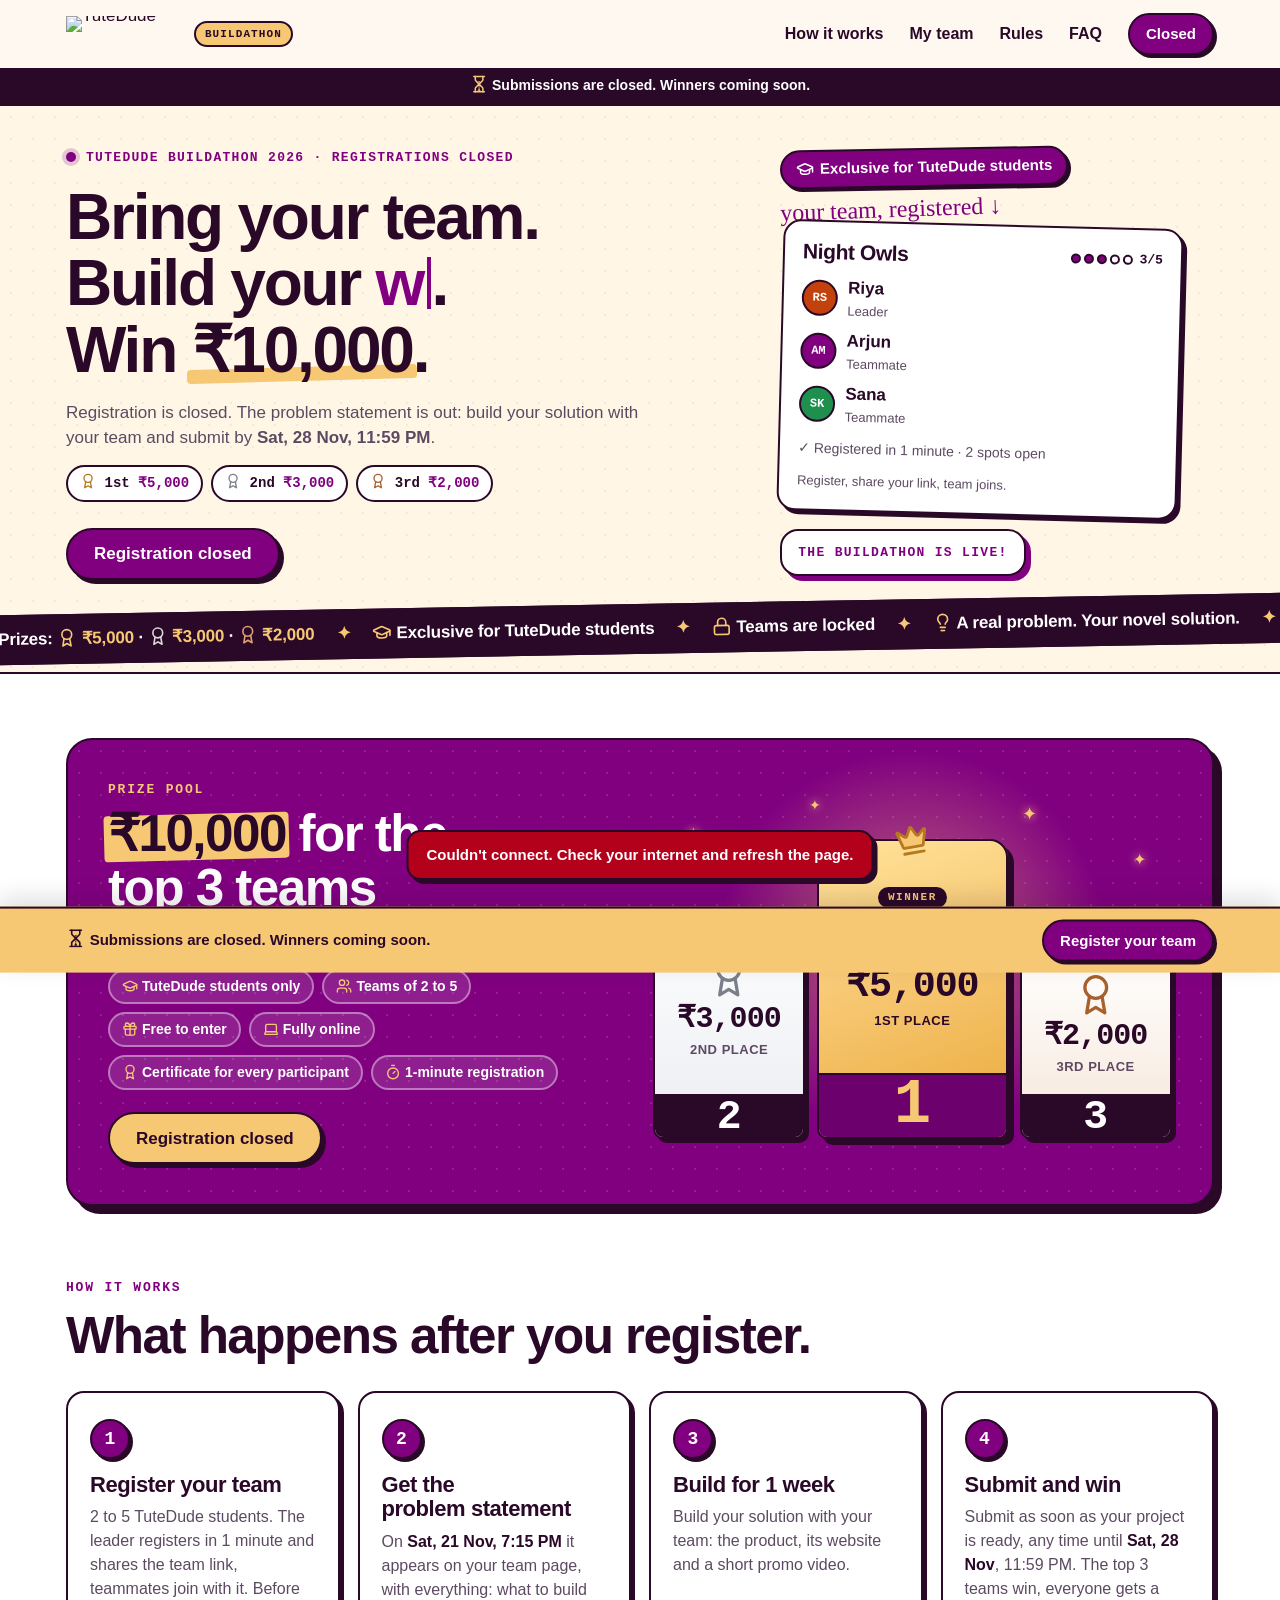
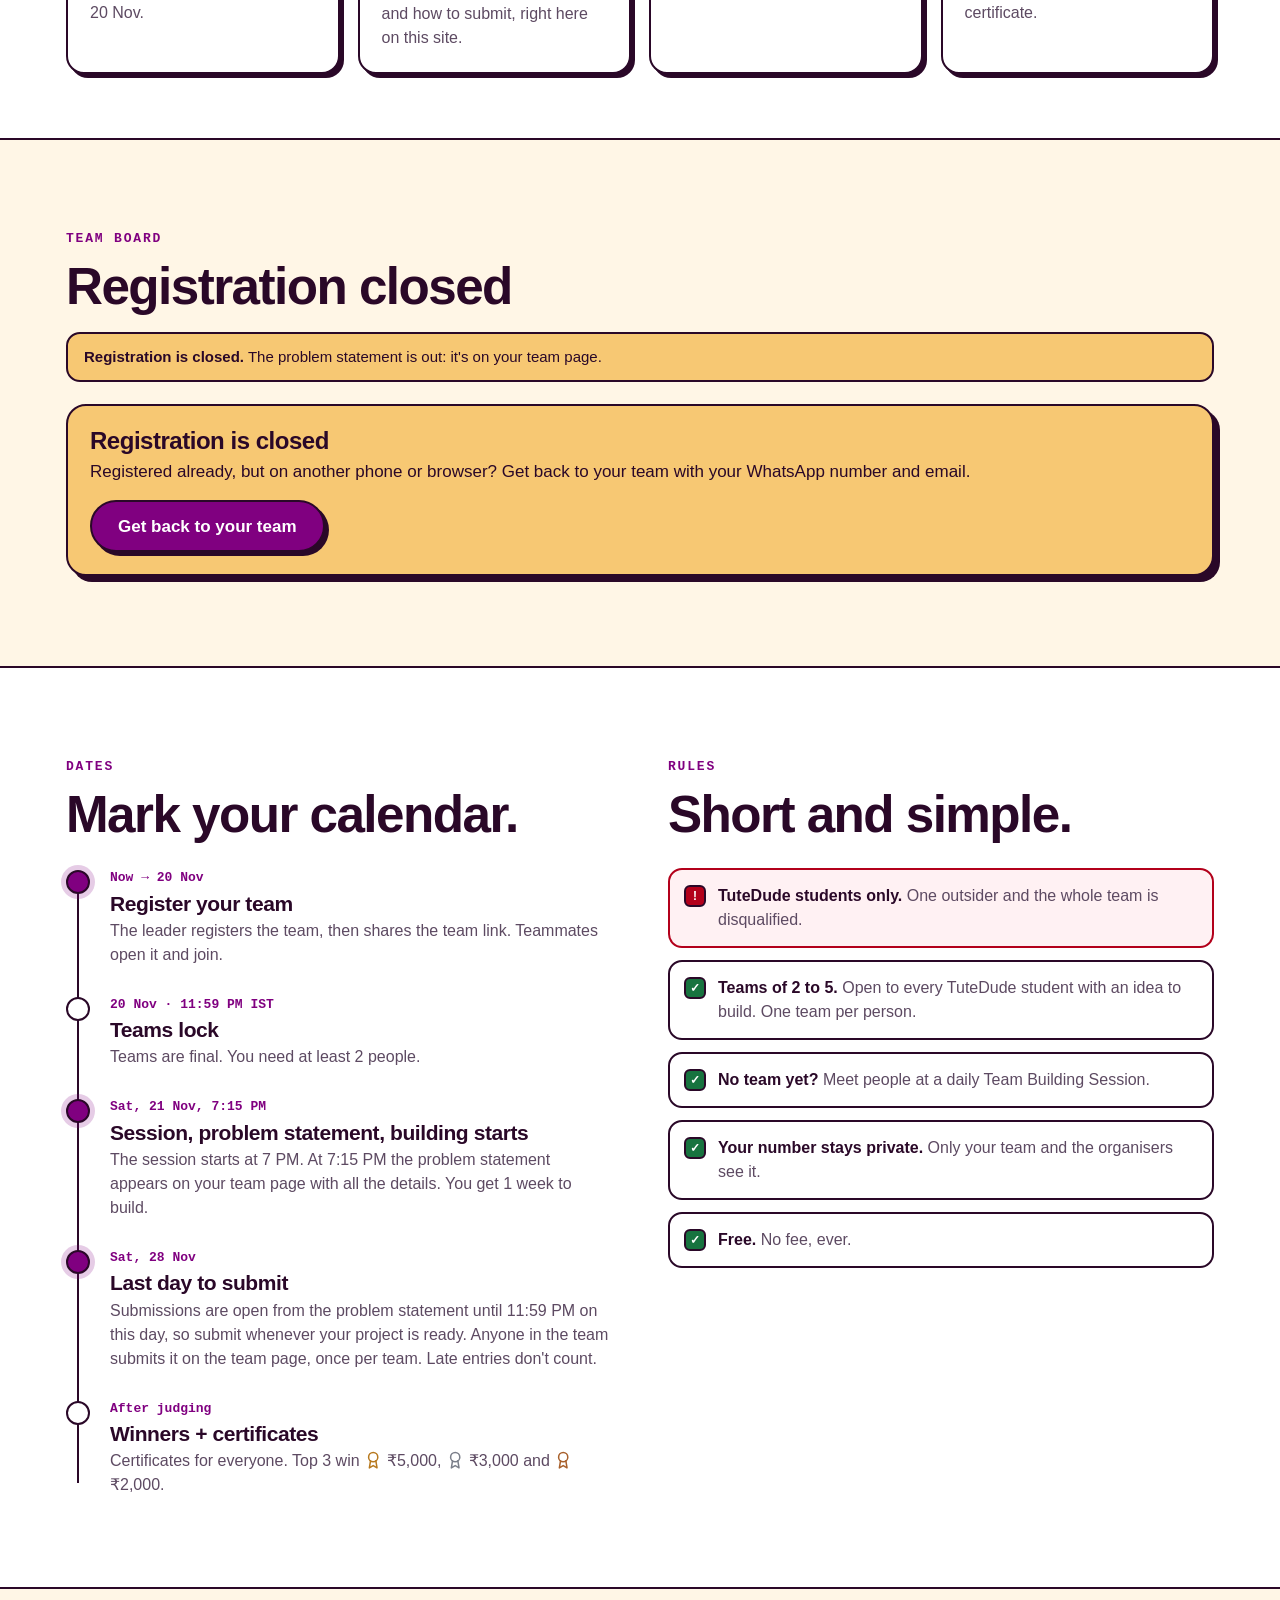
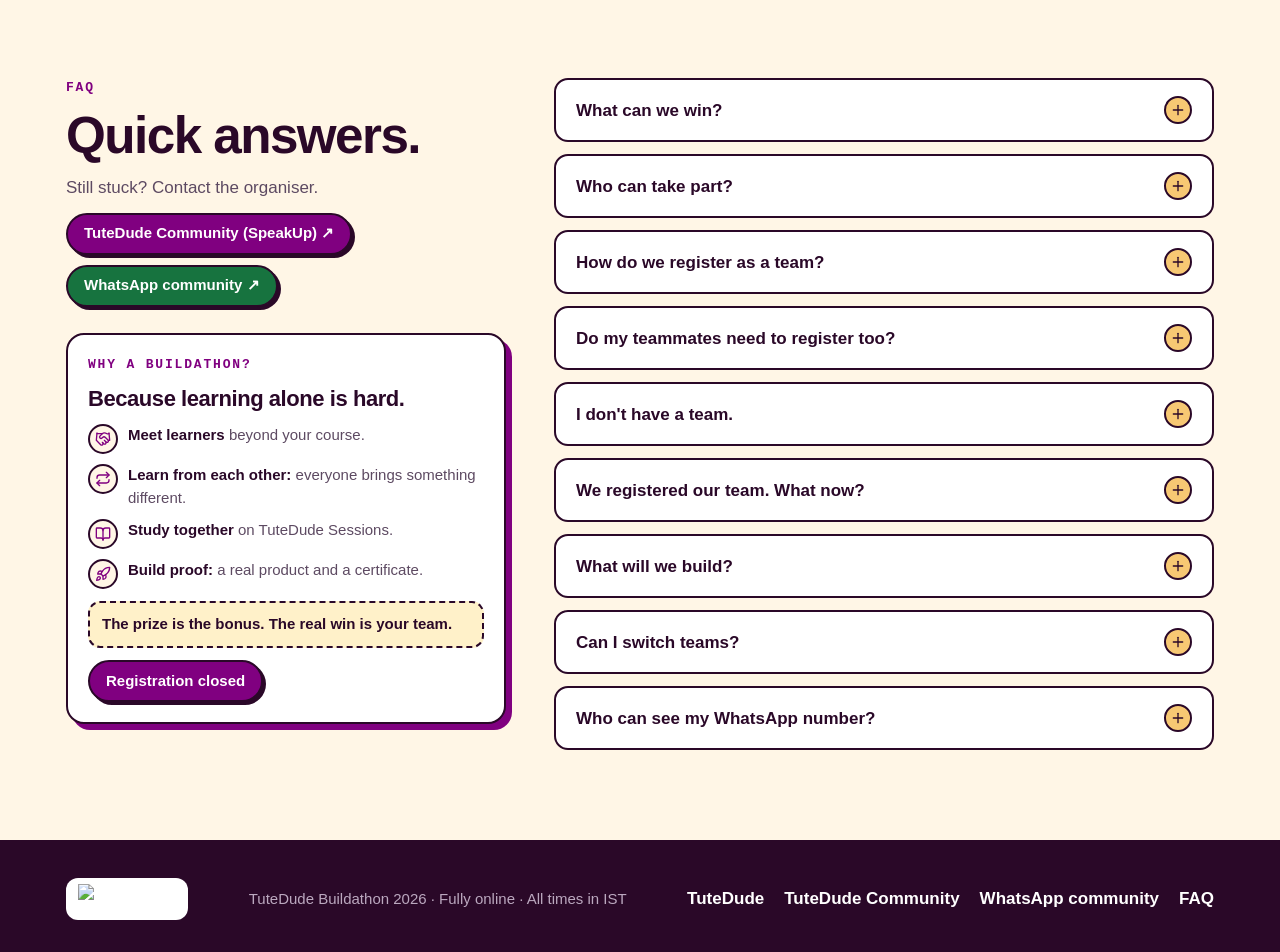
==== commit e1fe07f1: "Merge pull request #14 from rajnishpark03/main Submit project in the header and menu; drop the Whats" ====
--- a/index.html
+++ b/index.html
@@ -41,15 +41,16 @@
 <header class="header" id="top">
   <div class="wrap header-inner">
     <a class="brand" href="#top" aria-label="TuteDude Buildathon, back to top"><picture><source srcset="assets/brand/tutedude-logo.avif" type="image/avif"><img class="brand-logo" src="assets/brand/tutedude-logo.webp" alt="TuteDude" width="131" height="40"></picture><span class="brand-tag">Buildathon</span></a>
-    <button class="btn btn-sm hdr-cta" type="button" data-act="register"><span data-reg-label>Register</span></button>
+    <button class="btn btn-sm hdr-cta" type="button" data-act="register" data-reg-btn><span data-reg-label>Register</span></button>
+    <button class="btn btn-sm hdr-cta" type="button" data-act="nav-submit" data-submit-btn hidden>Submit</button>
     <button class="nav-toggle" id="navToggle" aria-expanded="false" aria-controls="nav" aria-label="Open menu"><span></span><span></span><span></span></button>
     <nav class="nav" id="nav" aria-label="Site">
       <a href="#how">How it works</a>
       <a href="#board">My team</a>
-      <a class="nav-find" id="navFind" href="#board" hidden>Find your team</a>
       <a href="#rules">Rules</a>
       <a href="#faq">FAQ</a>
-      <button class="btn btn-sm" type="button" data-act="register"><span data-reg-label>Register</span></button>
+      <button class="btn btn-sm" type="button" data-act="register" data-reg-btn><span data-reg-label>Register</span></button>
+      <button class="btn btn-sm" type="button" data-act="nav-submit" data-submit-btn hidden>Submit project</button>
     </nav>
   </div>
   <!-- urgency strip: always visible while scrolling -->
--- a/styles.css
+++ b/styles.css
@@ -1311,19 +1311,11 @@
 @media (max-width: 600px) { .fv-thumb { flex-basis: 100%; } }
 .group-card.flash { animation: group-flash 1.2s ease-out 2; }
 @keyframes group-flash { 0% { box-shadow: 0 0 0 0 #1f8f4e88; } 100% { box-shadow: 0 0 0 14px #1f8f4e00; } }
-/* "Find your team" in the menu: green, with the WhatsApp icon */
-.nav .nav-find { display: inline-flex; align-items: center; gap: 6px; color: var(--green); }
-.nav .nav-find svg { flex: none; }
-.nav .nav-find:hover { color: #17733f; }
 .nav a { white-space: nowrap; }
 @media (min-width: 821px) and (max-width: 1100px) {
   .nav { gap: 16px; }
   .nav a { font-size: 15px; }
 }
-@media (max-width: 820px) {
-  .nav .nav-find { display: flex; background: #e9f9ef; border-color: var(--green); }
-  .nav .nav-find:hover { background: #d3f2de; }
-}
 
 /* the team name is optional */
 .name-hint { display: block; margin-top: 6px; font-size: 12.5px; color: var(--muted); }
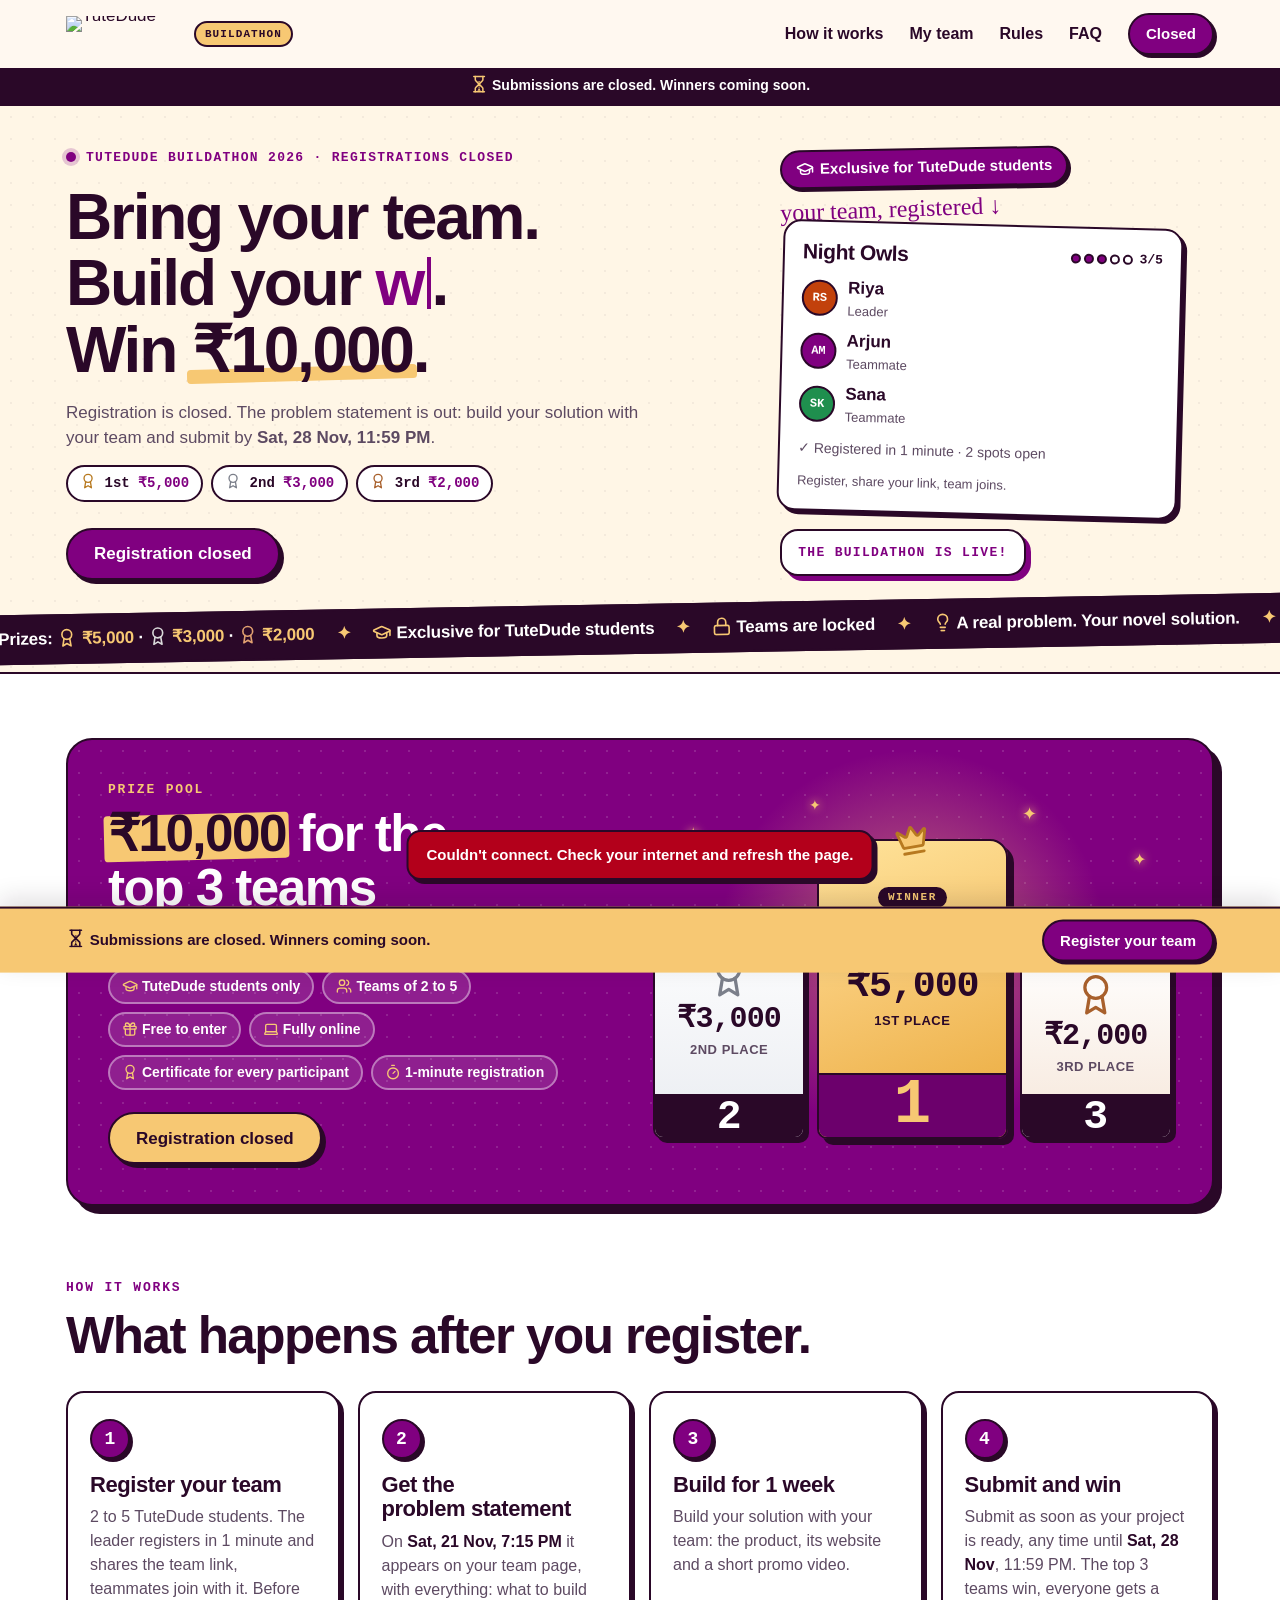
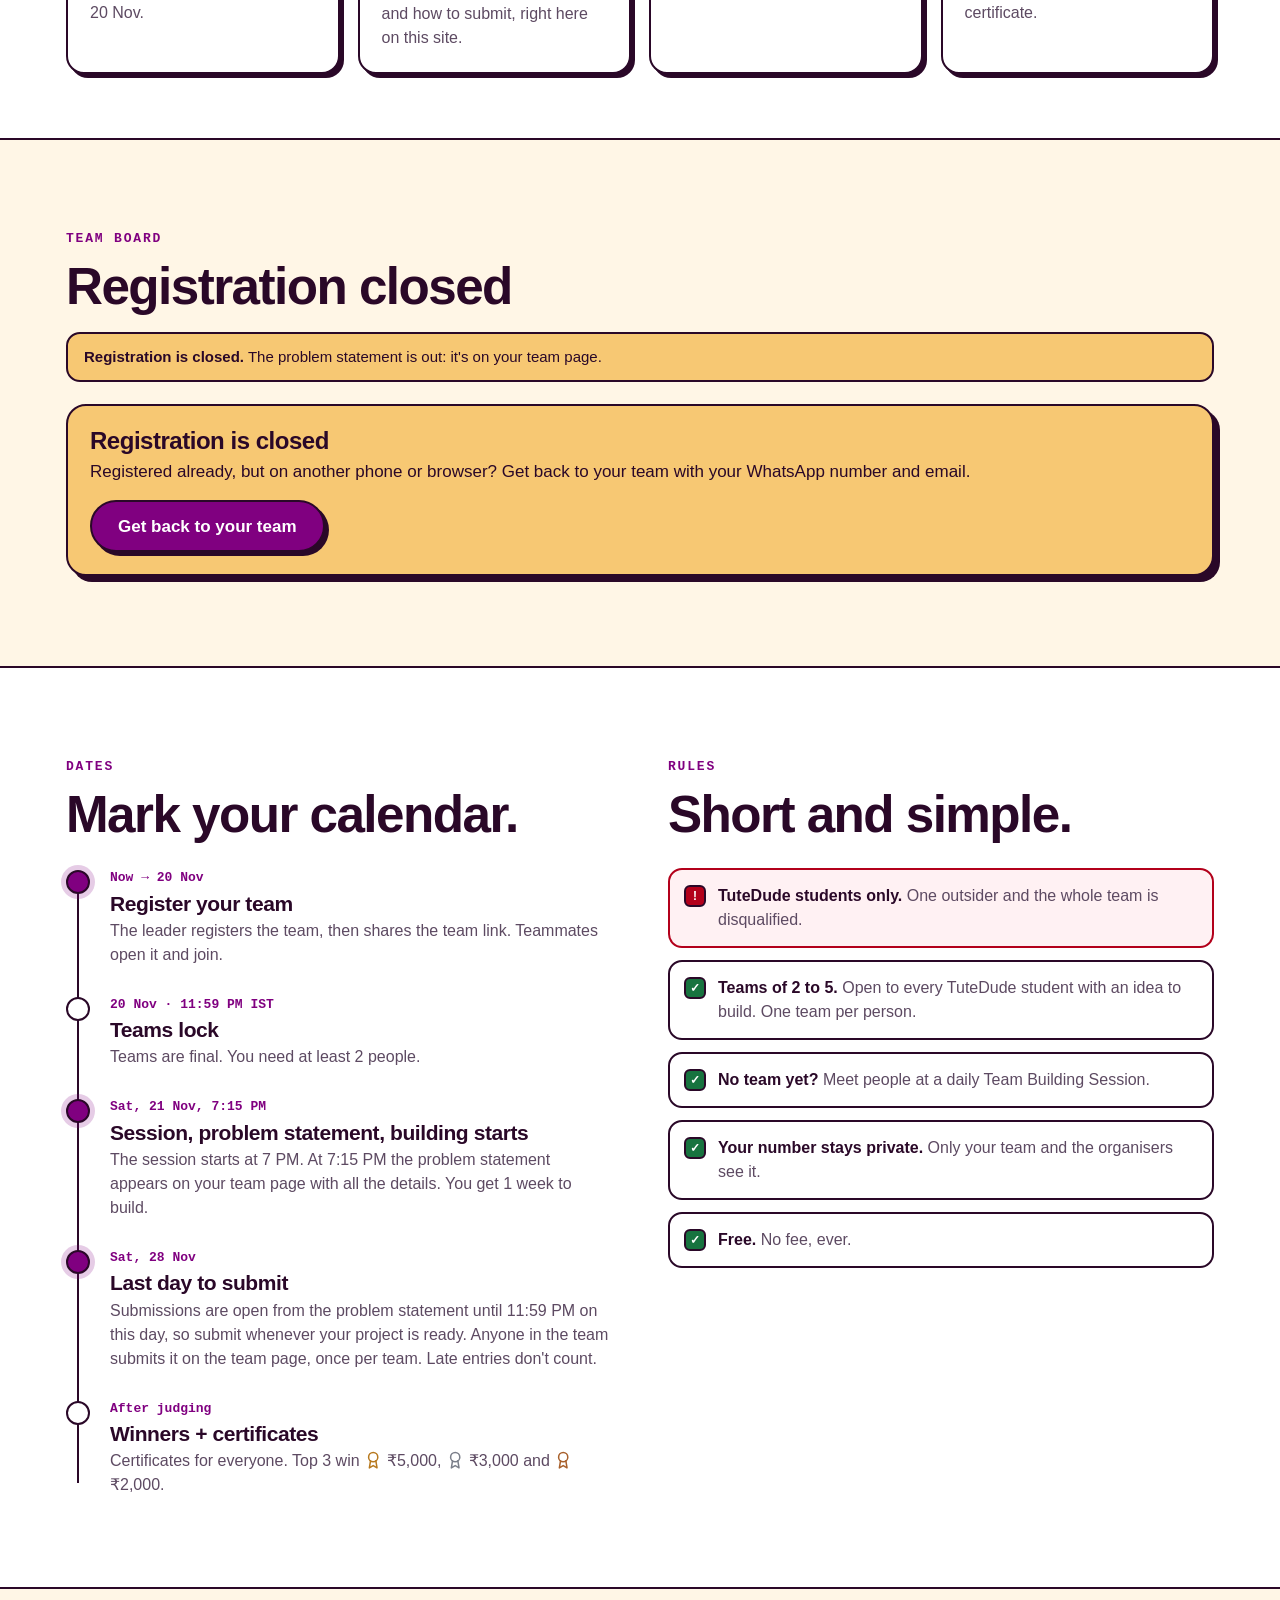
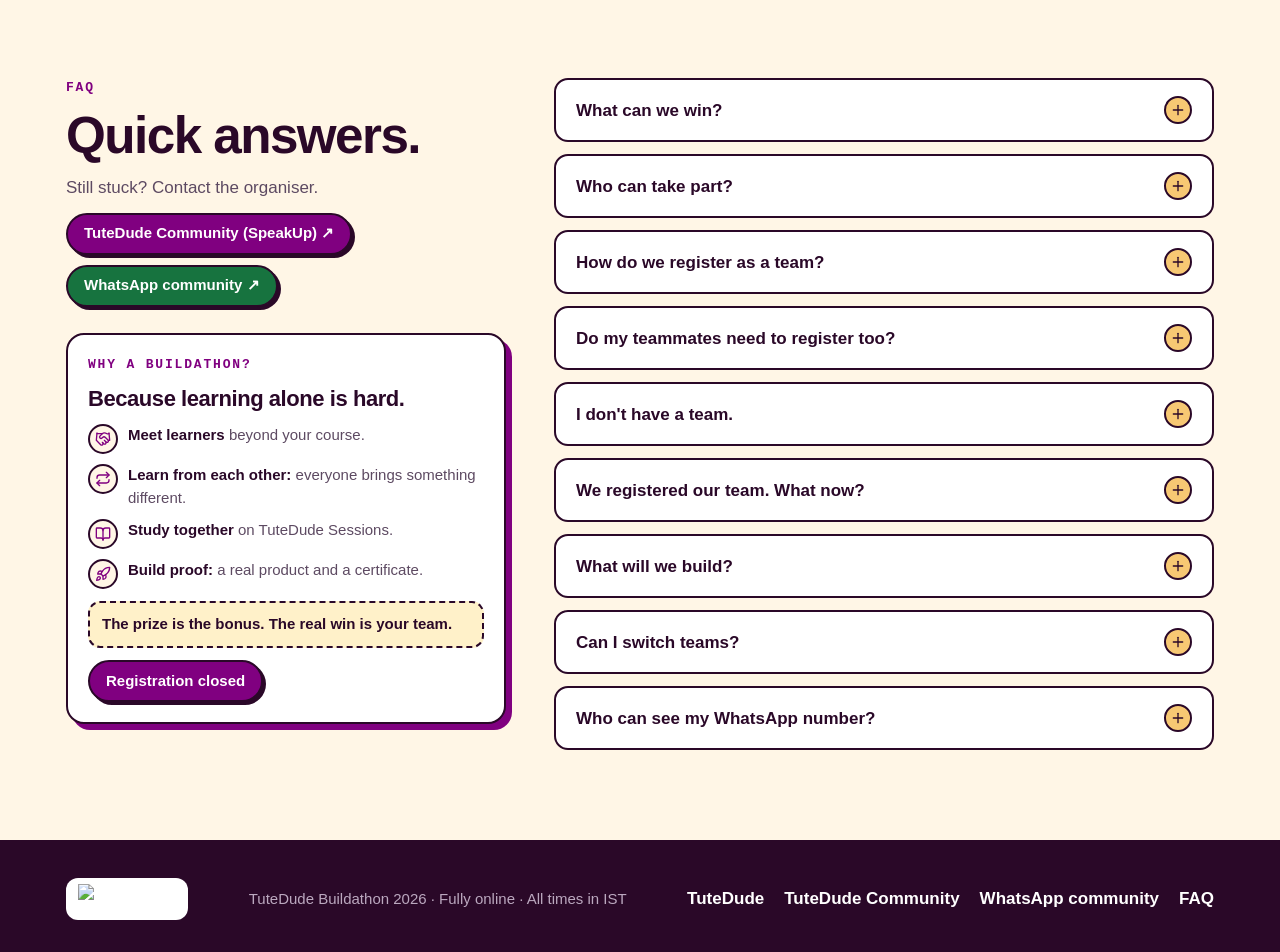
==== commit fcee1285: "Merge pull request #15 from rajnishpark03/main Submit checks that Google, GitHub and YouTube links a" ====
--- a/index.html
+++ b/index.html
@@ -4,7 +4,7 @@
   <meta charset="utf-8">
   <meta name="viewport" content="width=device-width, initial-scale=1, viewport-fit=cover">
   <!-- what this page may load: only its own files, Supabase, Google Fonts/photos and the Drive video backup -->
-  <meta http-equiv="Content-Security-Policy" content="default-src 'self'; script-src 'self'; style-src 'self' 'unsafe-inline' https://fonts.googleapis.com; font-src 'self' https://fonts.gstatic.com; img-src 'self' data: https://*.googleusercontent.com; media-src 'self' blob:; connect-src 'self' https://*.supabase.co wss://*.supabase.co; frame-src https://drive.google.com; worker-src 'self'; manifest-src 'self'; base-uri 'self'; form-action 'self'; object-src 'none'">
+  <meta http-equiv="Content-Security-Policy" content="default-src 'self'; script-src 'self'; style-src 'self' 'unsafe-inline' https://fonts.googleapis.com; font-src 'self' https://fonts.gstatic.com; img-src 'self' data: https://*.googleusercontent.com; media-src 'self' blob:; connect-src 'self' https://*.supabase.co wss://*.supabase.co https://buildathon-notify.vercel.app; frame-src https://drive.google.com; worker-src 'self'; manifest-src 'self'; base-uri 'self'; form-action 'self'; object-src 'none'">
   <meta name="referrer" content="strict-origin-when-cross-origin">
   <title>TuteDude Buildathon · ₹10,000 in prizes for your team</title>
   <meta name="description" content="Exclusive for TuteDude students. Team up, solve a real problem with a novel solution and win ₹5,000, ₹3,000 or ₹2,000. Free, fully online, certificate for every participant. Register your team of 2 to 4 in 1 minute. Teams lock 20 Nov.">
@@ -445,6 +445,7 @@
         <div class="field"><label for="sSite">Website link</label><input id="sSite" type="url" inputmode="url" maxlength="300" autocomplete="off" placeholder="https://"></div>
         <div class="field"><label for="sVideo">Promo video link</label><input id="sVideo" type="url" inputmode="url" maxlength="300" autocomplete="off" placeholder="https://  (YouTube, Drive)"></div>
       </div>
+      <p class="form-note sub-public">🔓 Every link must open for anyone: Google Docs and Drive set to “Anyone with the link”, a public GitHub repo, a YouTube video that isn't private. We check this when you submit.</p>
       <div class="sub-check">
         <p><b>Are you sure your project is ready?</b> Before you submit, check that you have:</p>
         <ul>
--- a/styles.css
+++ b/styles.css
@@ -1324,3 +1324,7 @@
 .leave-row { display: flex; flex-wrap: wrap; gap: 6px 14px; align-items: center; justify-content: flex-end; }
 .leave-note { display: inline-flex; align-items: center; gap: 6px; font-size: 13.5px; color: var(--muted); }
 .leave-note .ic { flex: none; width: 1.1em; height: 1.1em; }
+
+/* submit form: link check messages (one paragraph per link) */
+#subErr { white-space: pre-line; }
+.sub-public { margin: -4px 0 0; }
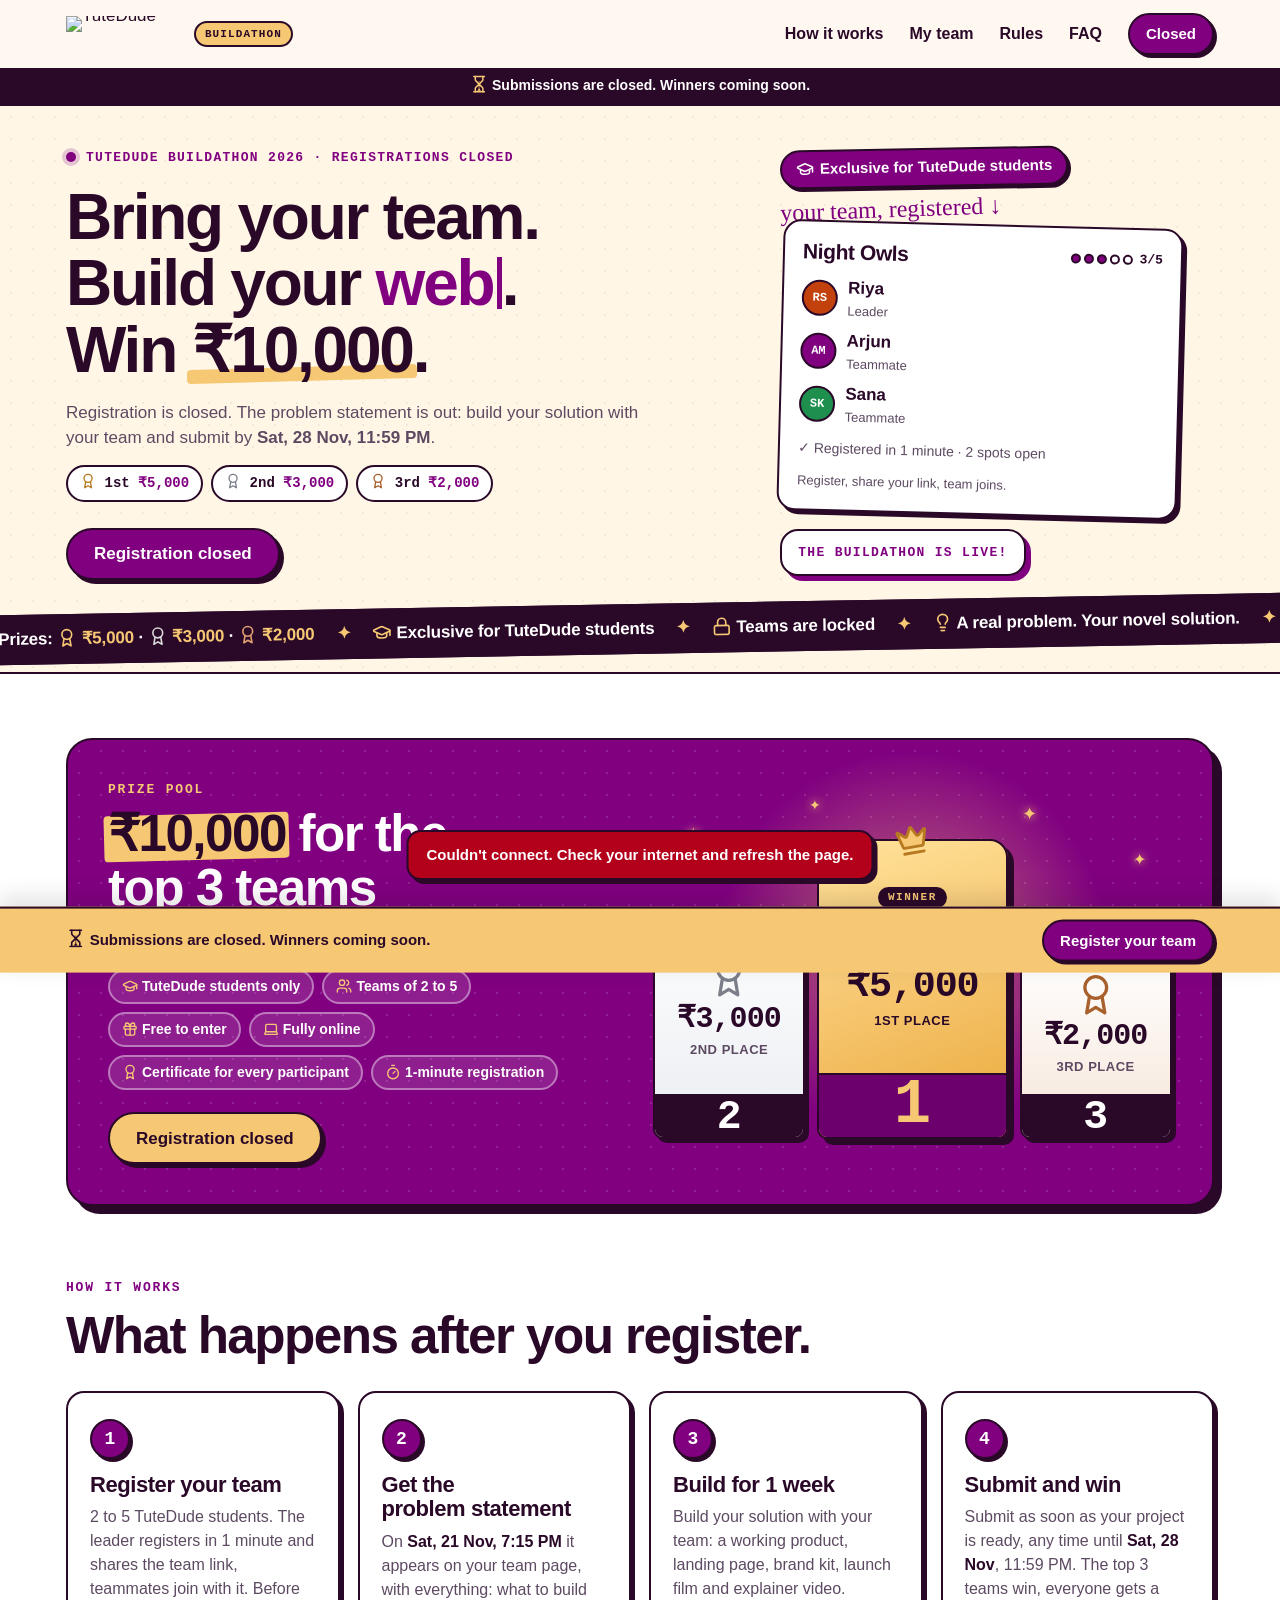
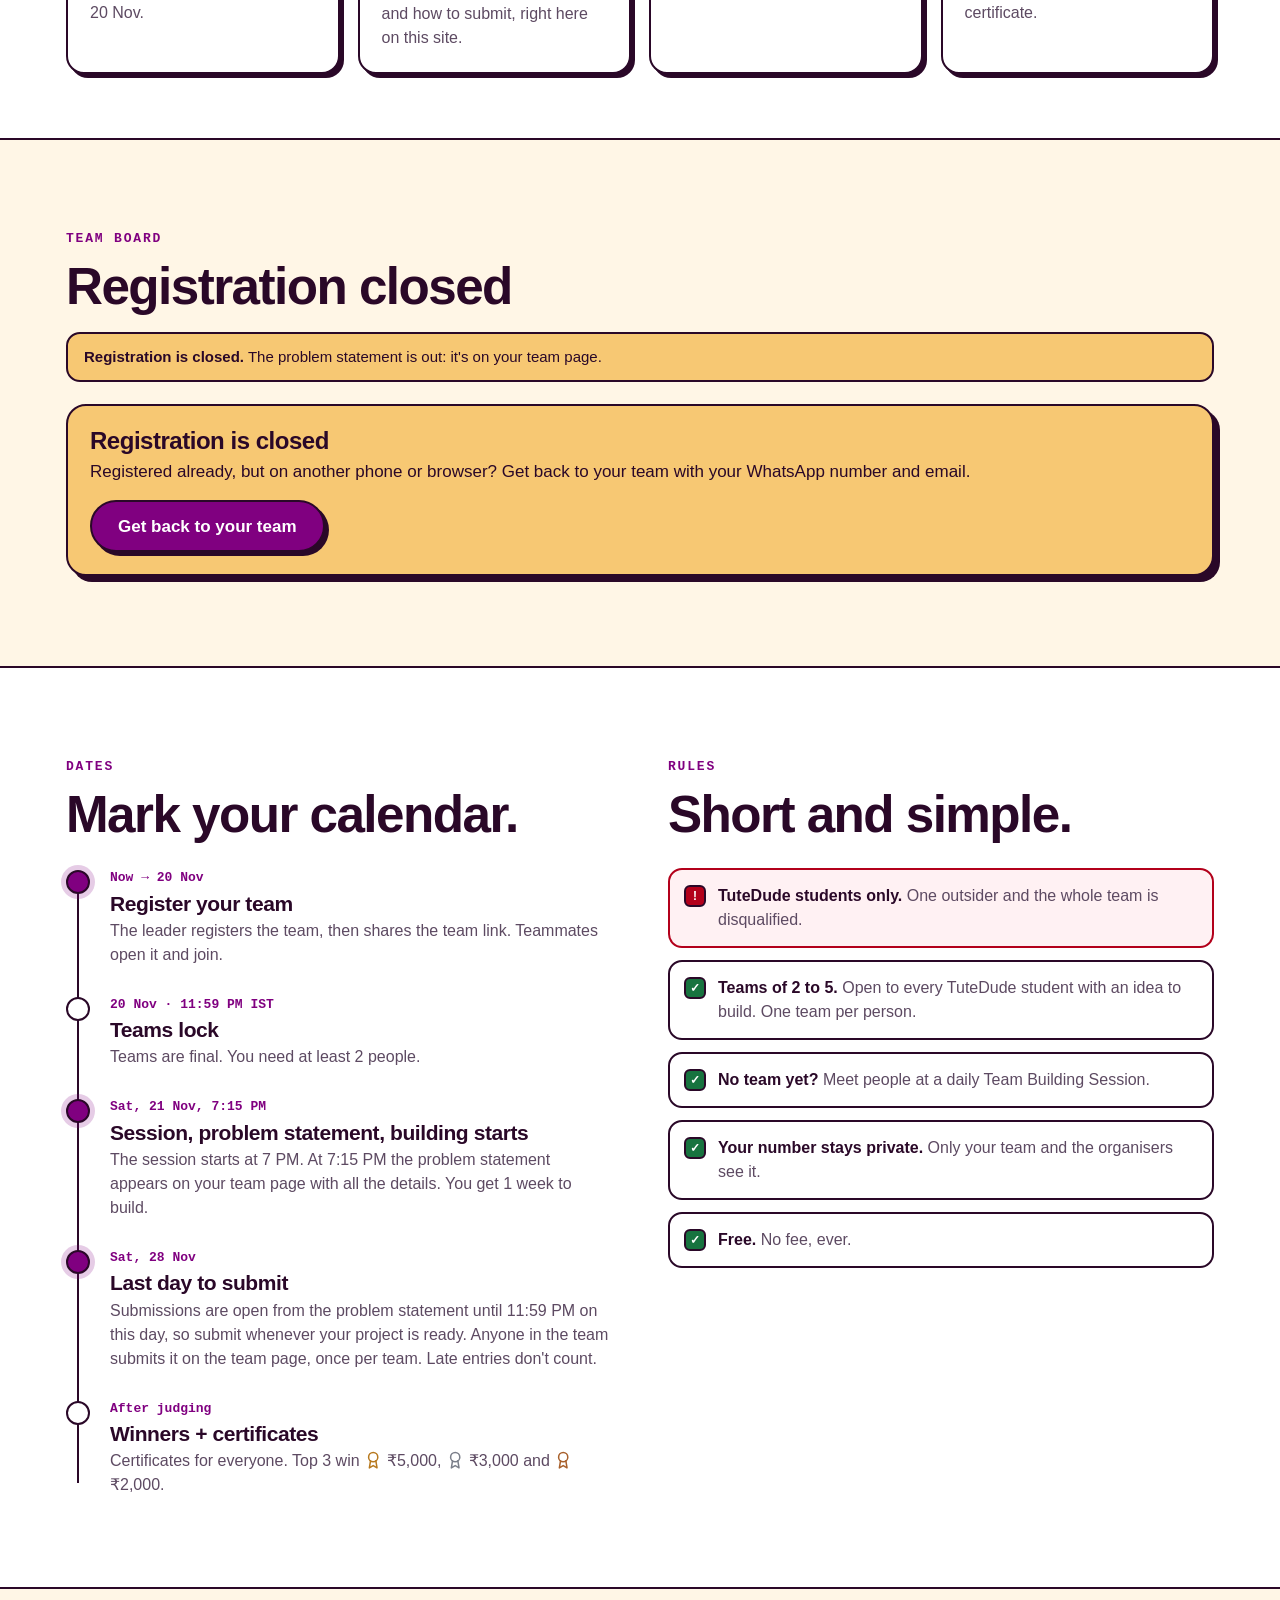
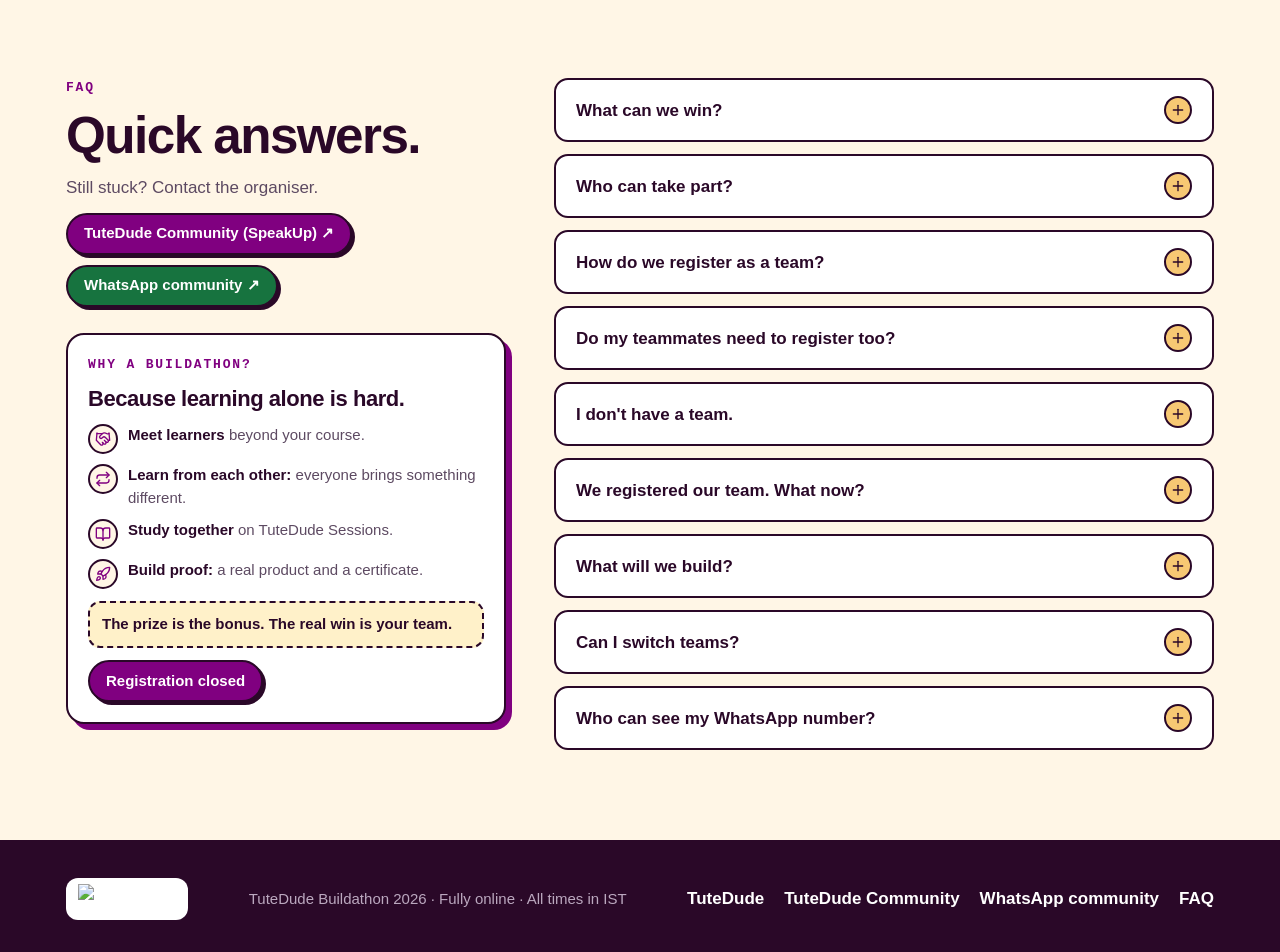
==== commit 8e429634: "Merge pull request #16 from rajnishpark03/main Submission follows the problem statement's checklist;" ====
--- a/index.html
+++ b/index.html
@@ -161,7 +161,7 @@
       <li class="step">
         <span class="num">3</span>
         <h3>Build for 1 week</h3>
-        <p>Build your solution with your team: the product, its website and a short promo video.</p>
+        <p>Build your solution with your team: a working product, landing page, brand kit, launch film and explainer video.</p>
       </li>
       <li class="step">
         <span class="num">4</span>
@@ -254,7 +254,7 @@
       <details><summary>Do my teammates need to register too? <span class="chev" aria-hidden="true"><svg class="ic" aria-hidden="true" focusable="false"><use href="#i-plus"/></svg></span></summary><div class="panel"><p>Yes, and it takes 1 minute. The leader shares the team link, each teammate opens it and joins the team with their own name, WhatsApp number and TuteDude email.</p></div></details>
       <details><summary>I don't have a team. <span class="chev" aria-hidden="true"><svg class="ic" aria-hidden="true" focusable="false"><use href="#i-plus"/></svg></span></summary><div class="panel"><p>Come to a Team Building Session, <span data-tb-when>every morning and evening</span> on TuteDude Sessions, form a team, then register. Or join the Buildathon WhatsApp community, where students without a team find each other: <a class="su-link" data-group href="#" target="_blank" rel="noopener">Join the WhatsApp community ↗</a></p></div></details>
       <details><summary>We registered our team. What now? <span class="chev" aria-hidden="true"><svg class="ic" aria-hidden="true" focusable="false"><use href="#i-plus"/></svg></span></summary><div class="panel"><p>Nothing to build yet. On <span data-build-day>21 Nov, 7:15 PM</span> the problem statement appears on your team page, with what to build. Then you have 1 week to build. Anyone in the team can submit the project on the team page as soon as it's ready, any time until <span data-submit-day data-short>Sat, 28 Nov</span>, 11:59 PM.</p></div></details>
-      <details><summary>What will we build? <span class="chev" aria-hidden="true"><svg class="ic" aria-hidden="true" focusable="false"><use href="#i-plus"/></svg></span></summary><div class="panel"><p>On <span data-build-day>21 Nov, 7:15 PM</span> a real problem appears on your team page. Build a novel solution: the product, its website and a short promo video.</p></div></details>
+      <details><summary>What will we build? <span class="chev" aria-hidden="true"><svg class="ic" aria-hidden="true" focusable="false"><use href="#i-plus"/></svg></span></summary><div class="panel"><p>On <span data-build-day>21 Nov, 7:15 PM</span> a real problem appears on your team page. Build a novel solution: a working product, landing page, brand kit, launch film and explainer video, plus posts on your project's Instagram and X.</p></div></details>
       <details><summary>Can I switch teams? <span class="chev" aria-hidden="true"><svg class="ic" aria-hidden="true" focusable="false"><use href="#i-plus"/></svg></span></summary><div class="panel"><p>Yes. On your team page, tap <b>Leave team</b> (or <b>Remove</b> next to your name) and paste the team link of your new team, or just open that team's link. You move in one step, so you stay in the Buildathon. The new team needs room, and a team that has submitted its project is final.</p></div></details>
       <details><summary>Who can see my WhatsApp number? <span class="chev" aria-hidden="true"><svg class="ic" aria-hidden="true" focusable="false"><use href="#i-plus"/></svg></span></summary><div class="panel"><p>Only your teammates and the organisers. Before you message anyone on WhatsApp you agree to the WhatsApp rules: only about the Buildathon, no spam, no unwanted messages. If someone troubles you, tell the organisers on TuteDude Community and we take action.</p></div></details>
     </div>
@@ -440,22 +440,39 @@
     <form class="form" id="subForm" novalidate>
       <div class="field"><label for="sTitle">Project name</label><input id="sTitle" type="text" maxlength="80" autocomplete="off" placeholder="e.g. StudyBuddy" required></div>
       <div class="field"><label for="sSummary">What did you build? <span class="opt">(2 to 3 lines)</span></label><textarea id="sSummary" rows="3" maxlength="500" placeholder="The problem, and how your product solves it." required></textarea></div>
-      <div class="field"><label for="sProduct">Project link</label><input id="sProduct" type="url" inputmode="url" maxlength="300" autocomplete="off" placeholder="https://  (app, GitHub or Drive)" required></div>
+      <p class="sub-sec">Links the judges open</p>
+      <div class="field"><label for="sProduct">Live product link</label><input id="sProduct" type="url" inputmode="url" maxlength="300" autocomplete="off" placeholder="https://  (your working app or website)" required>
+        <small>Your working solution. Can't be deployed (hardware, ML model)? Link a working demo video.</small></div>
       <div class="row2">
-        <div class="field"><label for="sSite">Website link</label><input id="sSite" type="url" inputmode="url" maxlength="300" autocomplete="off" placeholder="https://"></div>
-        <div class="field"><label for="sVideo">Promo video link</label><input id="sVideo" type="url" inputmode="url" maxlength="300" autocomplete="off" placeholder="https://  (YouTube, Drive)"></div>
-      </div>
-      <p class="form-note sub-public">🔓 Every link must open for anyone: Google Docs and Drive set to “Anyone with the link”, a public GitHub repo, a YouTube video that isn't private. We check this when you submit.</p>
-      <div class="sub-check">
-        <p><b>Are you sure your project is ready?</b> Before you submit, check that you have:</p>
-        <ul>
-          <li>A working app or website (designs or mockups alone don't count)</li>
-          <li>Your landing page, brand kit and launch film (60–90 sec)</li>
-          <li>Your explainer video (2–3 min) with a demo of the product</li>
-          <li>Your posts on your project's Instagram and X accounts</li>
-        </ul>
-        <p class="small">Not finished yet? No need to hurry: you can submit any time until <b id="subUntil">Sat, 28 Nov, 11:59 PM</b>.</p>
-      </div>
+        <div class="field"><label for="sSite">Landing page link</label><input id="sSite" type="url" inputmode="url" maxlength="300" autocomplete="off" placeholder="https://" required>
+          <small>Same as the live link if it's on your site.</small></div>
+        <div class="field"><label for="sVideo">Explainer video link <span class="opt">(2–3 min)</span></label><input id="sVideo" type="url" inputmode="url" maxlength="300" autocomplete="off" placeholder="https://  (YouTube or Drive)" required>
+          <small>Your final presentation, with a demo.</small></div>
+      </div>
+
+      <p class="sub-sec">Everything else: one Google Drive folder</p>
+      <div class="field"><label for="sDrive">Google Drive folder link</label><input id="sDrive" type="url" inputmode="url" maxlength="300" autocomplete="off" placeholder="https://drive.google.com/drive/folders/…" required>
+        <small>Put all your files in one folder, set to <b>“Anyone with the link”</b>:</small>
+        <ul class="sub-files">
+          <li>Project documentation: problem, research, solution, technical approach, real-world impact</li>
+          <li>Brand kit (PDF or Figma link): name, logo, colours, typography</li>
+          <li>Launch film (60–90 sec)</li>
+          <li>Source code or project files with setup steps (or just the GitHub link below)</li>
+          <li>Screenshot of your most-liked post with its like count</li>
+          <li>Tools and technologies: AI tools, frameworks, libraries, APIs, datasets used</li>
+        </ul></div>
+
+      <p class="sub-sec">Code and social media</p>
+      <div class="row2">
+        <div class="field"><label for="sInsta">Instagram account link</label><input id="sInsta" type="url" inputmode="url" maxlength="300" autocomplete="off" placeholder="https://instagram.com/…" required></div>
+        <div class="field"><label for="sX">X account link <span class="opt">(optional)</span></label><input id="sX" type="url" inputmode="url" maxlength="300" autocomplete="off" placeholder="https://x.com/…"></div>
+      </div>
+      <div class="field"><label for="sGithub">GitHub repo link <span class="opt">(optional)</span></label><input id="sGithub" type="url" inputmode="url" maxlength="300" autocomplete="off" placeholder="https://github.com/…"></div>
+      <div class="field"><label for="sPosts">Links to your posts <span class="opt">(optional, one per line)</span></label><textarea id="sPosts" rows="3" maxlength="4000" placeholder="https://instagram.com/p/…&#10;https://x.com/…/status/…"></textarea>
+        <small>Your Instagram and X posts (at least 5), with #TutedudeBuildathon and #BuildForMyCity.</small></div>
+
+      <p class="form-note sub-public">🔓 Every link must open for anyone: Google Drive and Docs set to “Anyone with the link”, a public GitHub repo, a YouTube video that isn't private. We check this when you submit.</p>
+      <p class="small">Not finished yet? You can submit any time until <b id="subUntil">Sat, 28 Nov, 11:59 PM</b>. Like counts are recorded at the deadline.</p>
       <label class="consent"><input type="checkbox" id="sSure"> <span>Our project is complete, and we checked every link (open for anyone to view). <b>A submission can't be changed.</b></span></label>
       <p class="form-error" id="subErr" role="alert" hidden></p>
       <button type="submit" class="btn btn-full" id="subSubmit">Submit project</button>
--- a/styles.css
+++ b/styles.css
@@ -1328,3 +1328,9 @@
 /* submit form: link check messages (one paragraph per link) */
 #subErr { white-space: pre-line; }
 .sub-public { margin: -4px 0 0; }
+
+/* submit form (28 Nov): sections that follow the problem statement's submission checklist */
+.sub-sec { margin: 8px 0 -4px; font: 700 12.5px var(--font-mono); letter-spacing: .06em; text-transform: uppercase; color: var(--purple); }
+.sub-files { margin: 4px 0 0; padding-left: 20px; display: grid; gap: 2px; font-size: 13px; color: var(--muted); }
+#subDlg .field small { display: block; }   /* the hints say what to submit: keep them on short phones too */
+.sub-links { display: flex; flex-wrap: wrap; gap: 8px; }
